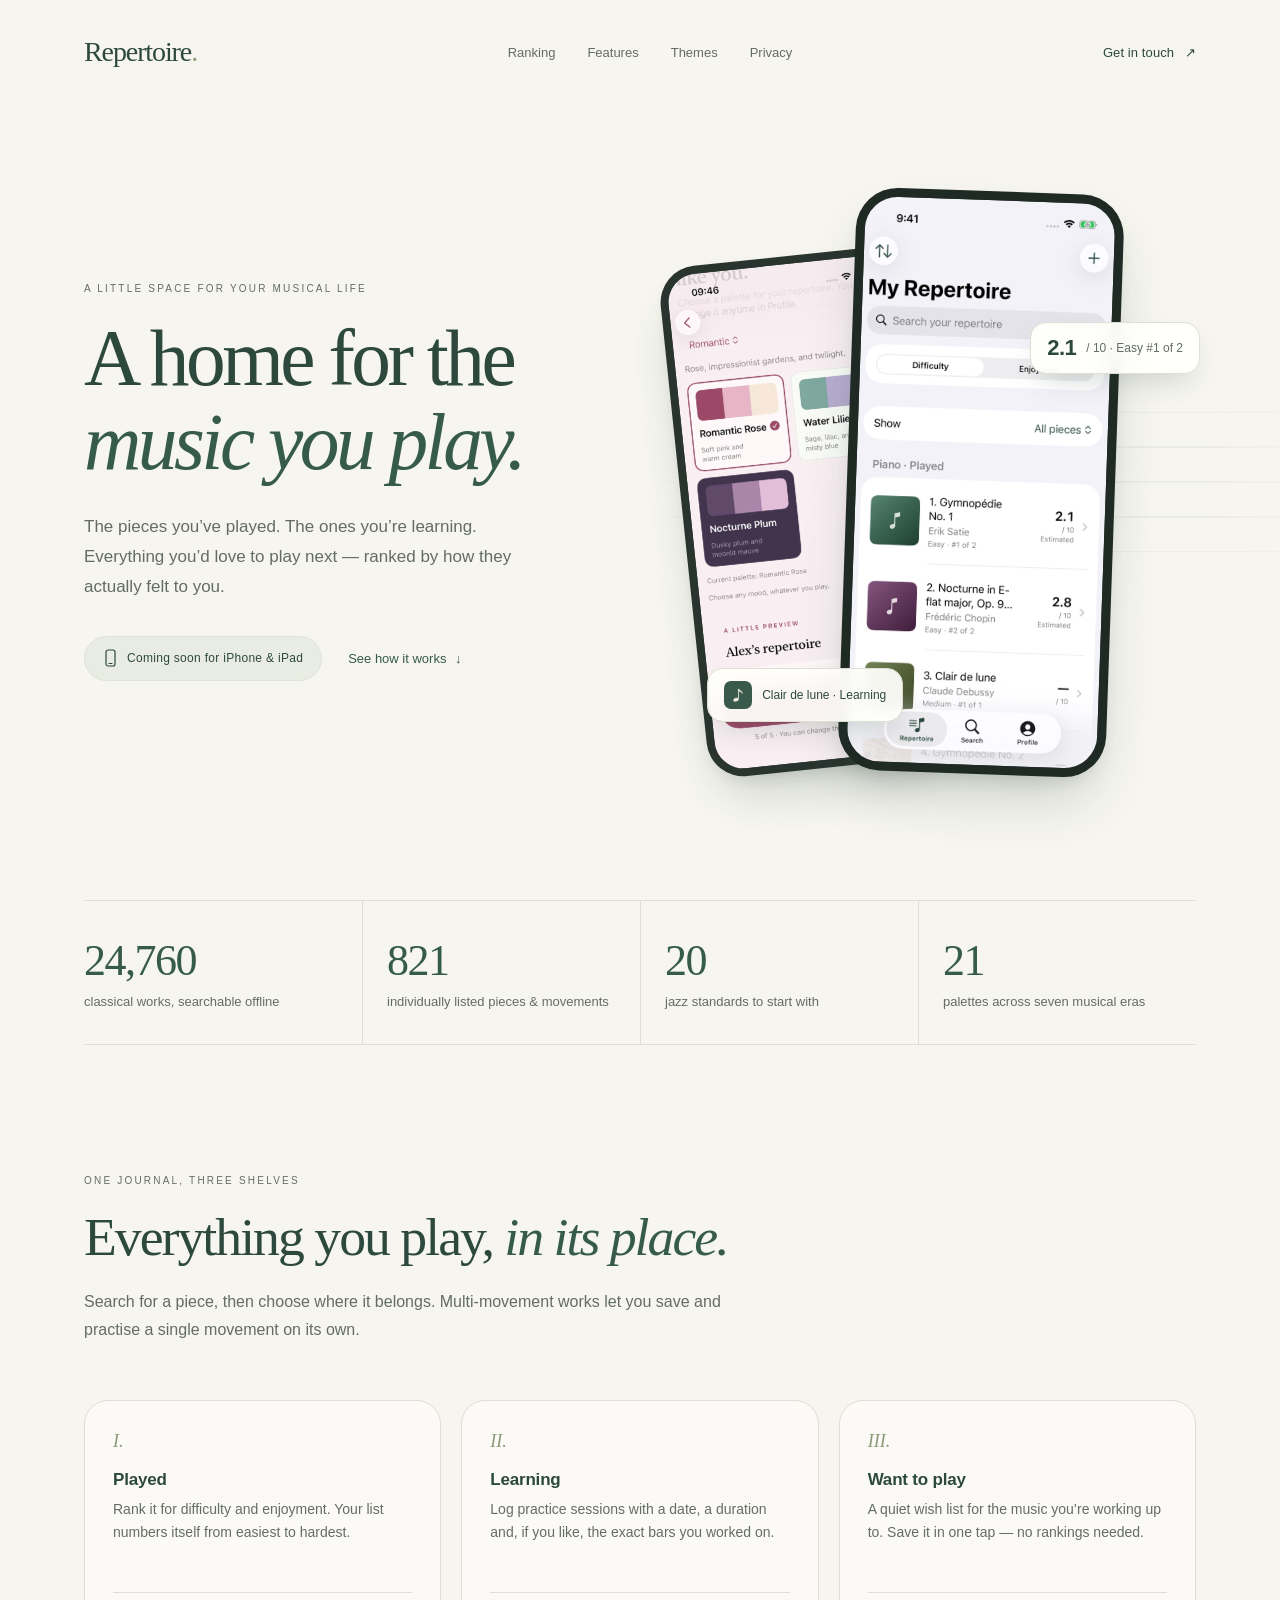
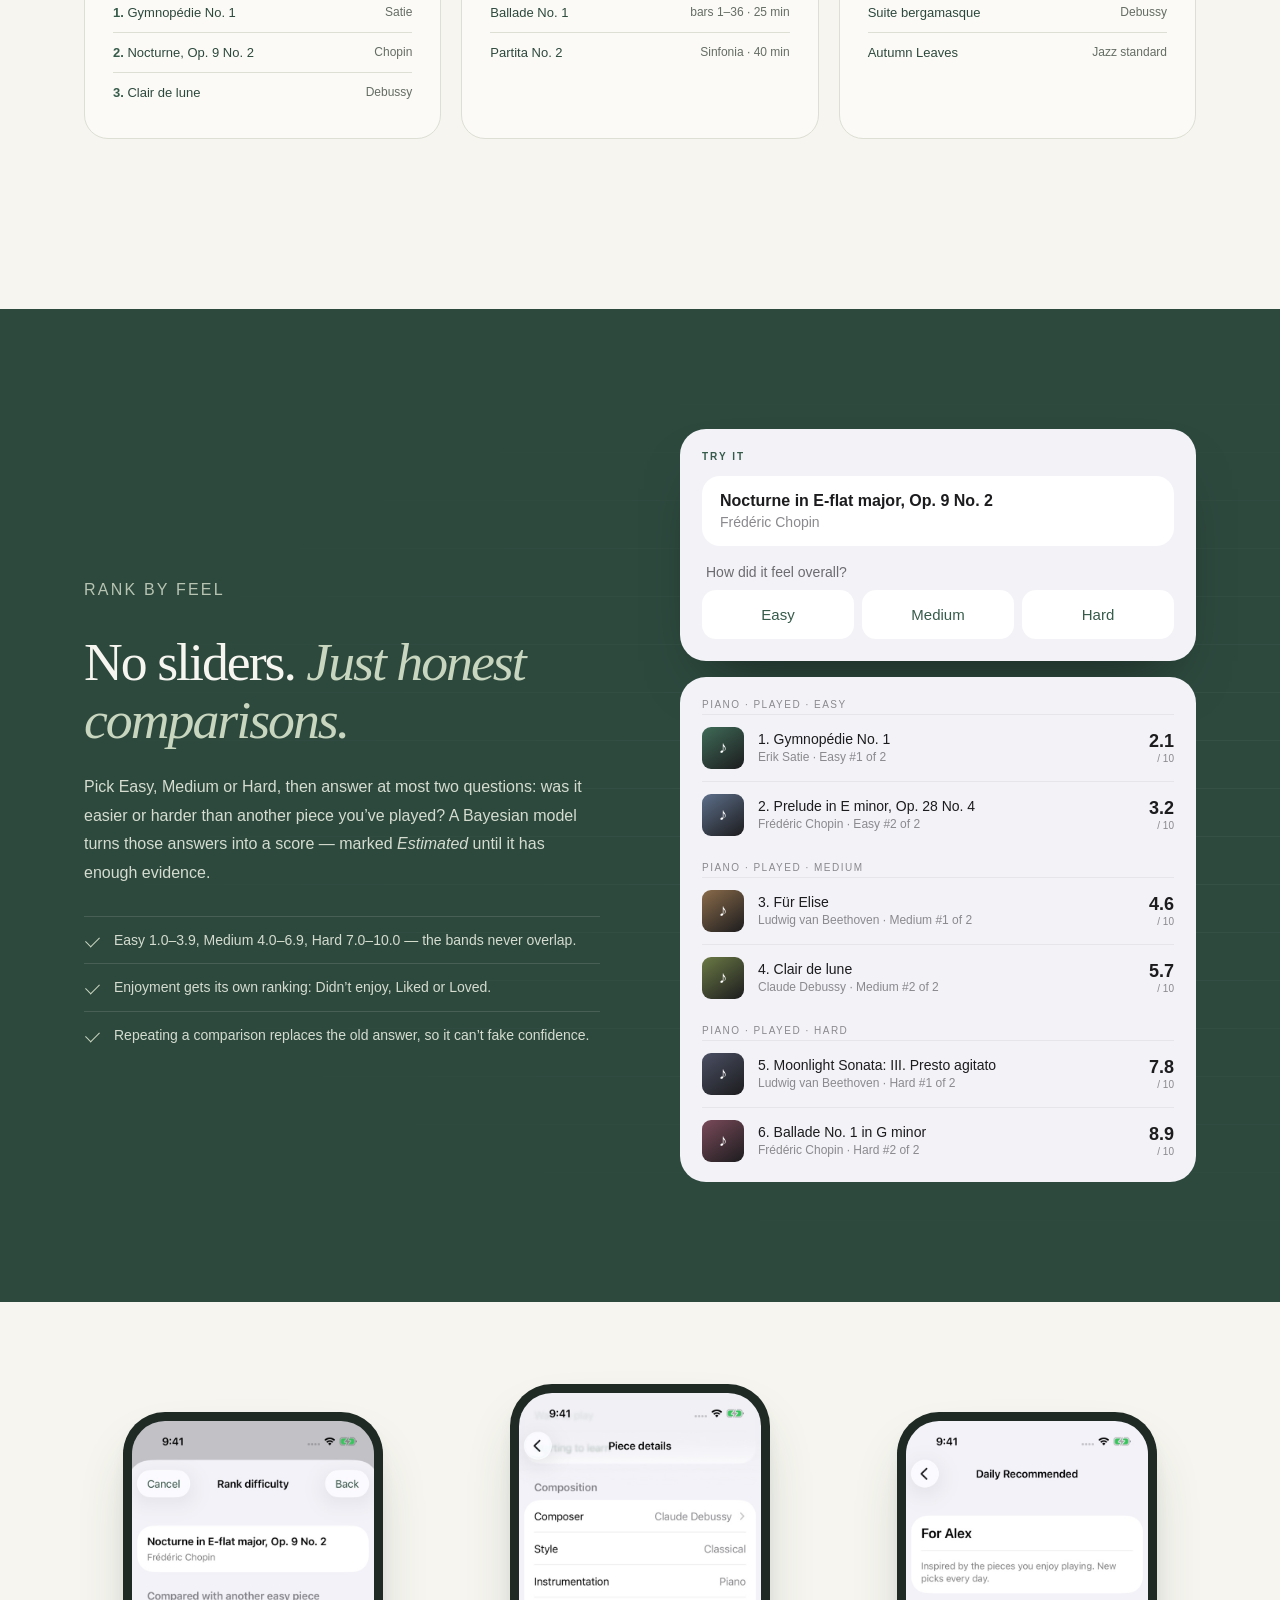
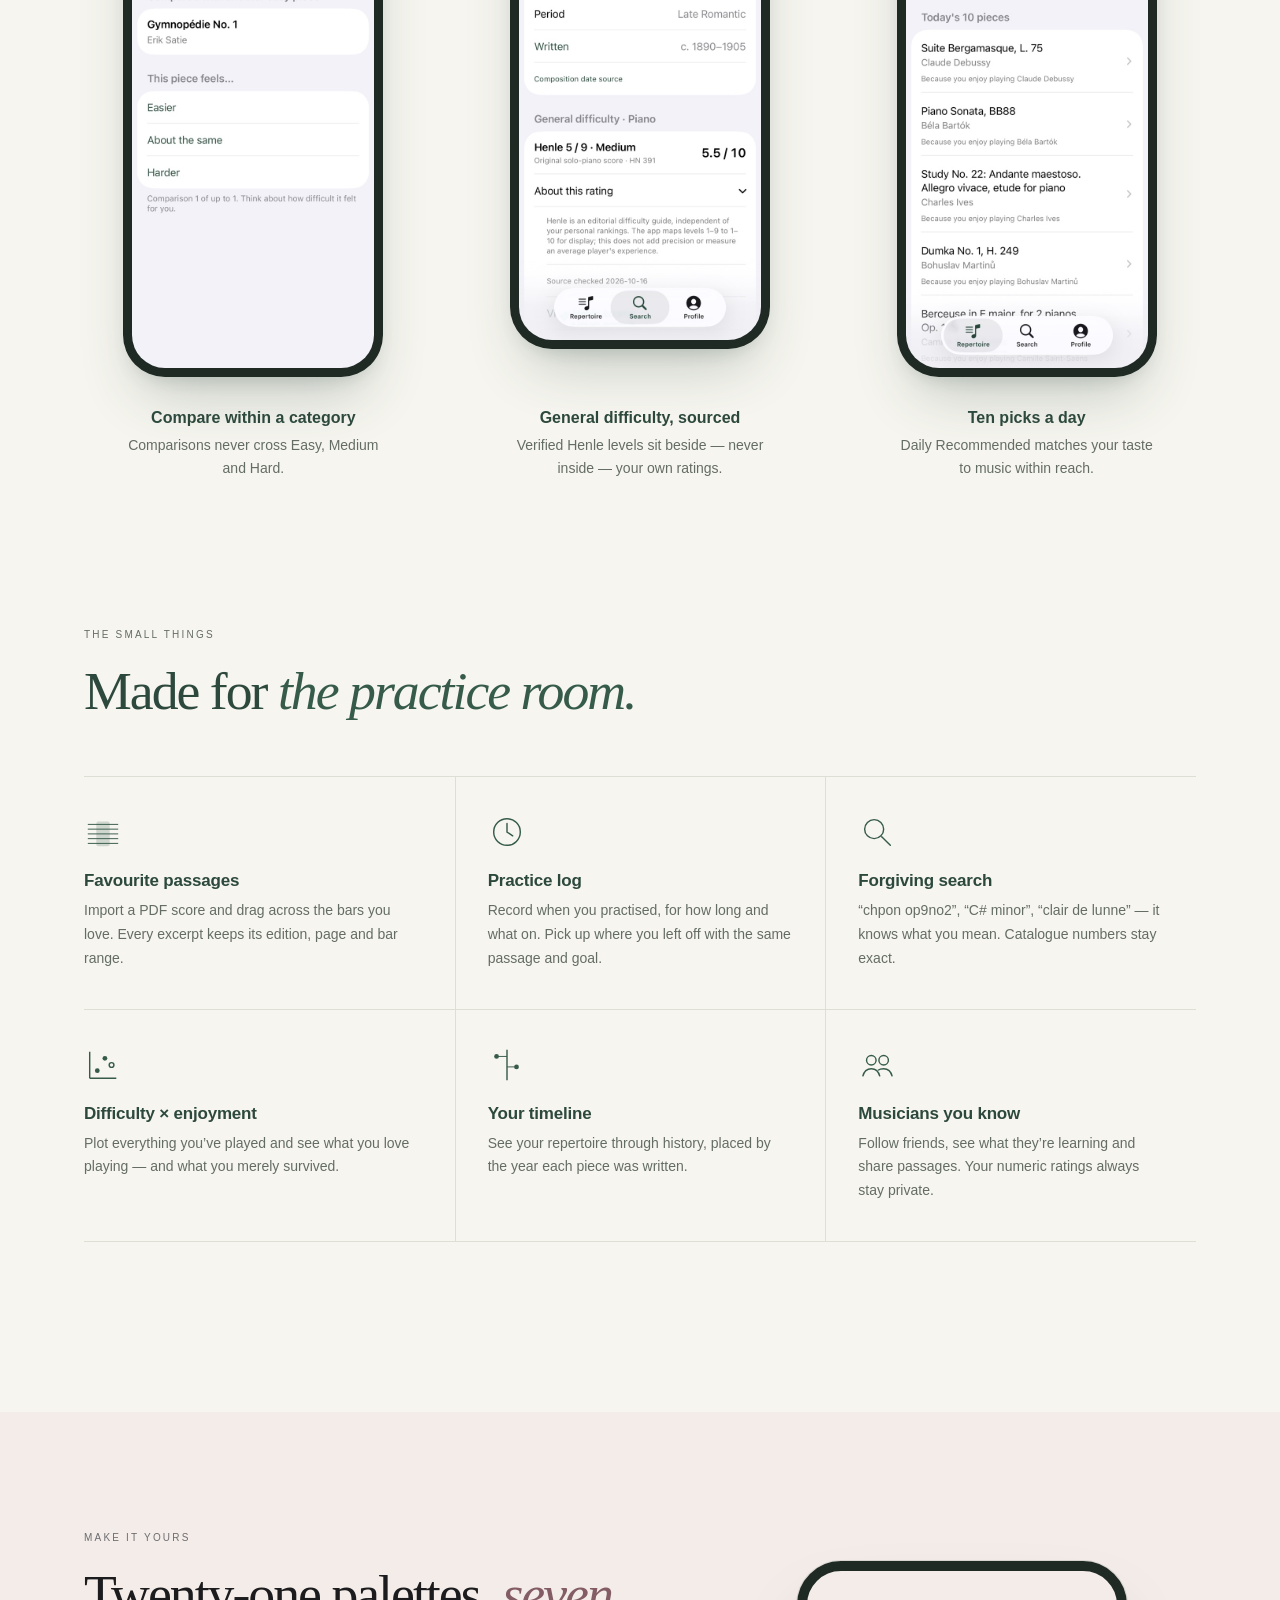
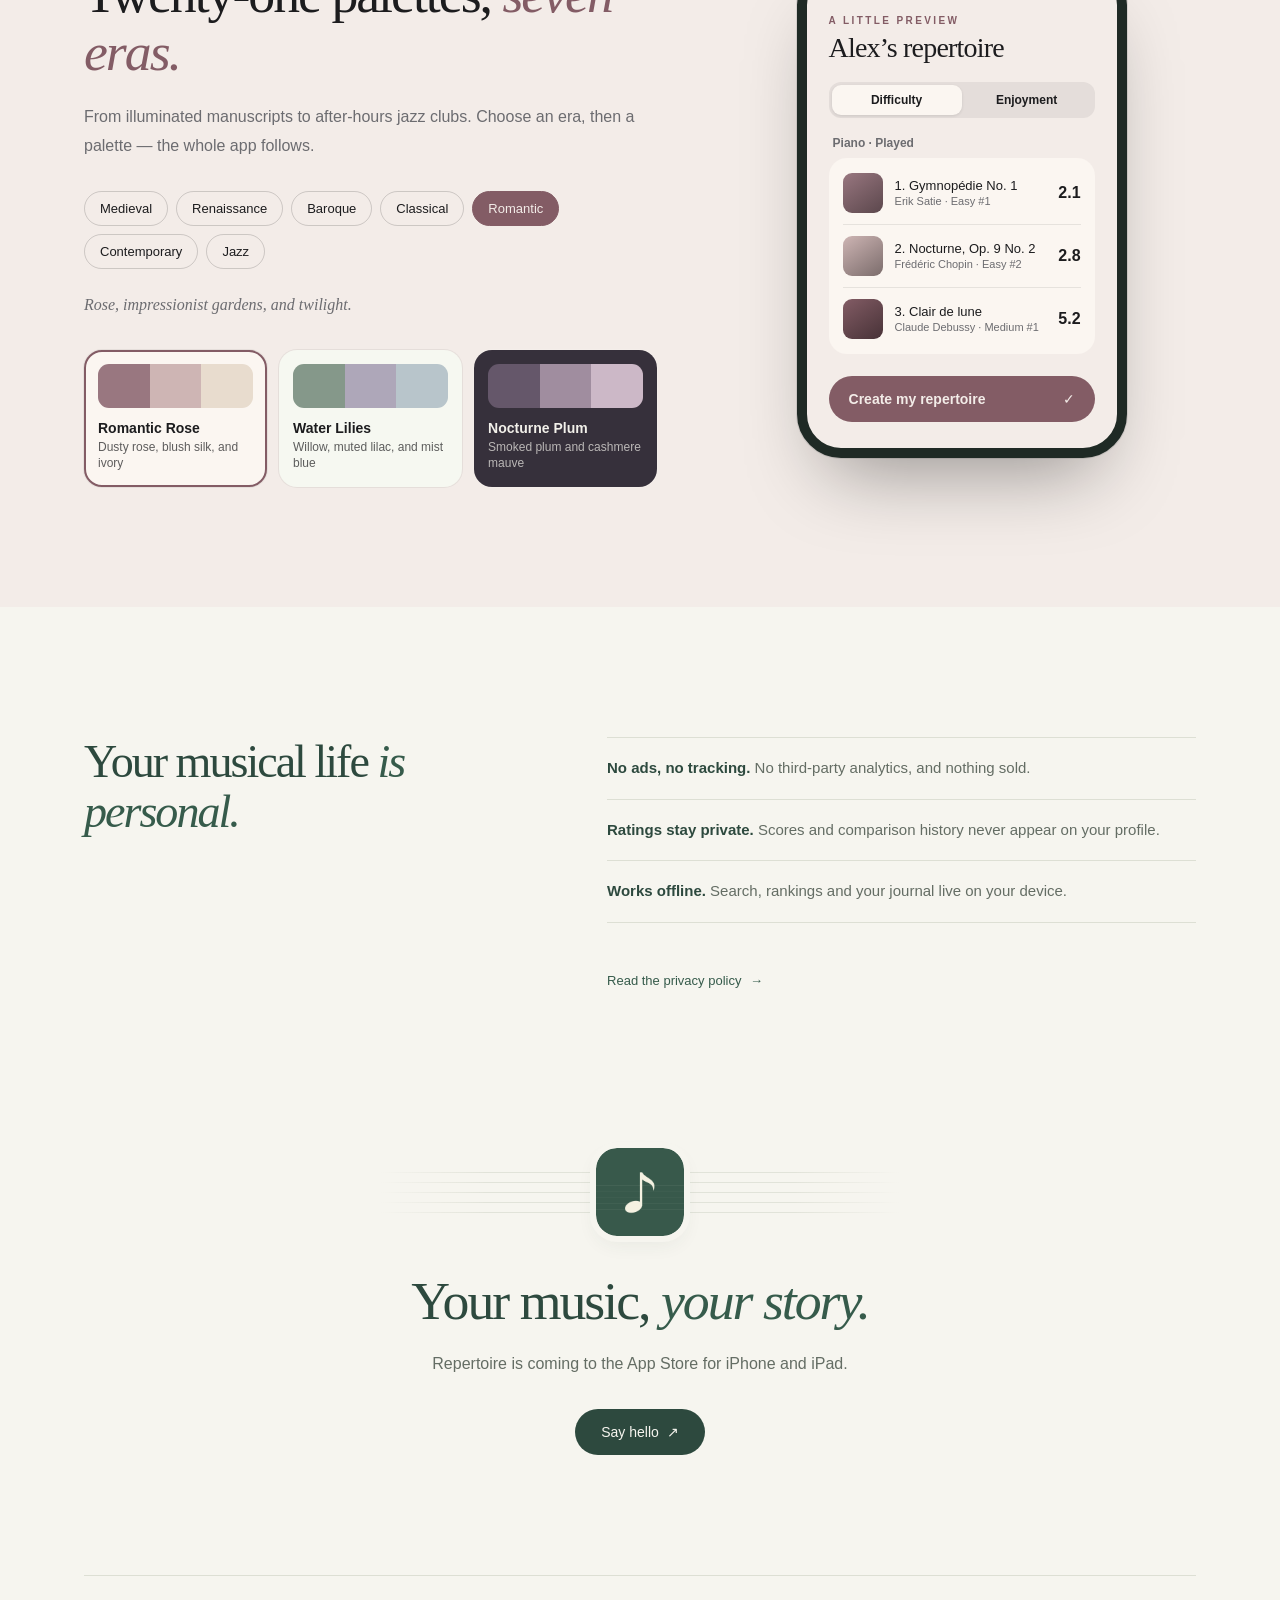
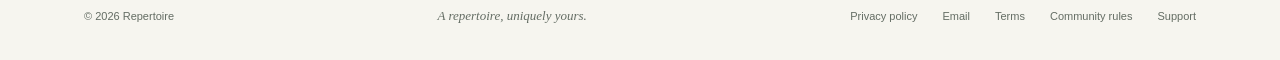
==== index.html @ a71facf5 "Merge remote-tracking branch 'origin/main' # Conflicts: #	.github/workflows/pages.yml #	privacy/inde" ====
<!doctype html>
<html lang="en">
<head>
  <meta charset="utf-8">
  <meta name="viewport" content="width=device-width, initial-scale=1">
  <meta name="theme-color" content="#f6f5ef">
  <title>Repertoire — A home for the music you play</title>
  <meta name="description" content="Keep track of the pieces you've played, the ones you're learning, and everything you'd love to play next. Rank them by how they felt, find what to play next, and make it look like your music. For iPhone and iPad.">
  <meta property="og:title" content="Repertoire">
  <meta property="og:description" content="A home for the music you play. For iPhone and iPad.">
  <meta property="og:type" content="website">
  <meta property="og:url" content="https://middleclicker.github.io/RepertoirePublic/">
  <meta property="og:image" content="https://middleclicker.github.io/RepertoirePublic/assets/app-icon.png">
  <link rel="icon" type="image/png" href="assets/app-icon.png">
  <link rel="stylesheet" href="styles.css">
  <script src="site.js" defer></script>
</head>
<body>
  <a class="skip-link" href="#main">Skip to content</a>

  <div class="page">
    <header class="site-header">
      <a class="wordmark" href="./" aria-label="Repertoire home">Repertoire<span aria-hidden="true">.</span></a>
      <nav class="site-nav" aria-label="Primary">
        <a href="#ranking">Ranking</a>
        <a href="#features">Features</a>
        <a href="#themes">Themes</a>
        <a href="privacy/">Privacy</a>
      </nav>
      <a class="quiet-link" href="https://github.com/middleclicker/RepertoirePublic/issues">Get in touch <span aria-hidden="true">↗</span></a>
    </header>
  </div>

  <main id="main">
    <!-- Hero -->
    <section class="page hero-split">
      <div class="hero-copy">
        <p class="eyebrow">A LITTLE SPACE FOR YOUR MUSICAL LIFE</p>
        <h1>A home for the<br><em>music you play.</em></h1>
        <p class="lede">The pieces you’ve played. The ones you’re learning. Everything you’d love to play next — ranked by how they actually felt to you.</p>
        <div class="hero-actions">
          <span class="platform"><svg aria-hidden="true" width="15" height="19" viewBox="0 0 15 19" fill="none"><rect x="3" y="1" width="9" height="16" rx="2.1" stroke="currentColor" stroke-width="1.2"/><path d="M6 14.5h3" stroke="currentColor" stroke-width="1.2" stroke-linecap="round"/></svg>Coming soon for iPhone &amp; iPad</span>
          <a class="text-link" href="#ranking">See how it works <span aria-hidden="true">↓</span></a>
        </div>
      </div>
      <div class="hero-visual" aria-hidden="true">
        <div class="staff wide"><i></i><i></i><i></i><i></i><i></i></div>
        <figure class="phone phone-back"><img src="assets/screens/onboarding-themes.jpg" alt="" width="320" height="696"></figure>
        <figure class="phone phone-front"><img src="assets/screens/03-repertoire.jpg" alt="" width="320" height="696" fetchpriority="high"></figure>
        <div class="float-chip chip-score"><strong>2.1</strong><span>/ 10 · Easy #1 of 2</span></div>
        <div class="float-chip chip-note"><img src="assets/app-icon.png" alt="" width="28" height="28">Clair de lune · Learning</div>
      </div>
    </section>

    <!-- Numbers -->
    <section class="page facts" aria-label="At a glance">
      <dl>
        <div><dt>24,760</dt><dd>classical works, searchable offline</dd></div>
        <div><dt>821</dt><dd>individually listed pieces &amp; movements</dd></div>
        <div><dt>20</dt><dd>jazz standards to start with</dd></div>
        <div><dt>21</dt><dd>palettes across seven musical eras</dd></div>
      </dl>
    </section>

    <!-- Three lists -->
    <section class="page band">
      <header class="section-head">
        <p class="eyebrow">ONE JOURNAL, THREE SHELVES</p>
        <h2>Everything you play, <em>in its place.</em></h2>
        <p>Search for a piece, then choose where it belongs. Multi-movement works let you save and practise a single movement on its own.</p>
      </header>
      <div class="shelves">
        <article class="shelf">
          <span class="shelf-index">I.</span>
          <h3>Played</h3>
          <p>Rank it for difficulty and enjoyment. Your list numbers itself from easiest to hardest.</p>
          <ul class="mini-list">
            <li><span><b>1.</b> Gymnopédie No. 1</span><small>Satie</small></li>
            <li><span><b>2.</b> Nocturne, Op. 9 No. 2</span><small>Chopin</small></li>
            <li><span><b>3.</b> Clair de lune</span><small>Debussy</small></li>
          </ul>
        </article>
        <article class="shelf">
          <span class="shelf-index">II.</span>
          <h3>Learning</h3>
          <p>Log practice sessions with a date, a duration and, if you like, the exact bars you worked on.</p>
          <ul class="mini-list">
            <li><span>Ballade No. 1</span><small>bars 1–36 · 25 min</small></li>
            <li><span>Partita No. 2</span><small>Sinfonia · 40 min</small></li>
          </ul>
        </article>
        <article class="shelf">
          <span class="shelf-index">III.</span>
          <h3>Want to play</h3>
          <p>A quiet wish list for the music you’re working up to. Save it in one tap — no rankings needed.</p>
          <ul class="mini-list">
            <li><span>Suite bergamasque</span><small>Debussy</small></li>
            <li><span>Autumn Leaves</span><small>Jazz standard</small></li>
          </ul>
        </article>
      </div>
    </section>

    <!-- Ranking demo -->
    <section id="ranking" class="feature-dark">
      <div class="page feature-grid">
        <div class="feature-copy">
          <p class="eyebrow">RANK BY FEEL</p>
          <h2>No sliders. <em>Just honest comparisons.</em></h2>
          <p>Pick Easy, Medium or Hard, then answer at most two questions: was it easier or harder than another piece you’ve played? A Bayesian model turns those answers into a score — marked <i>Estimated</i> until it has enough evidence.</p>
          <ul class="ticks">
            <li>Easy 1.0–3.9, Medium 4.0–6.9, Hard 7.0–10.0 — the bands never overlap.</li>
            <li>Enjoyment gets its own ranking: Didn’t enjoy, Liked or Loved.</li>
            <li>Repeating a comparison replaces the old answer, so it can’t fake confidence.</li>
          </ul>
        </div>

        <div class="demo" data-demo>
          <div class="demo-card">
            <div class="demo-top">
              <span class="demo-label">Try it</span>
              <button class="demo-reset" type="button" data-reset hidden>Start over</button>
            </div>
            <p class="demo-piece"><strong>Nocturne in E-flat major, Op. 9 No. 2</strong><span>Frédéric Chopin</span></p>

            <div class="demo-step" data-step="category">
              <p class="demo-q">How did it feel overall?</p>
              <div class="choice-row">
                <button type="button" data-category="easy">Easy</button>
                <button type="button" data-category="medium">Medium</button>
                <button type="button" data-category="hard">Hard</button>
              </div>
            </div>

            <div class="demo-step" data-step="compare" hidden>
              <p class="demo-q">Compared with <strong data-ref></strong>, this piece feels…</p>
              <div class="choice-col">
                <button type="button" data-answer="-1">Easier</button>
                <button type="button" data-answer="0">About the same</button>
                <button type="button" data-answer="1">Harder</button>
              </div>
              <p class="demo-hint" data-hint></p>
            </div>

            <div class="demo-step" data-step="result" hidden>
              <p class="demo-q" data-result></p>
            </div>
          </div>

          <ol class="demo-list" data-list aria-live="polite"></ol>
        </div>
      </div>
    </section>

    <!-- Screens -->
    <section class="page screens">
      <figure class="screen">
        <div class="phone"><img src="assets/screens/05-difficulty-comparison.jpg" alt="Rank difficulty screen comparing Chopin's Nocturne with Satie's Gymnopédie No. 1" width="320" height="696" loading="lazy"></div>
        <figcaption><strong>Compare within a category</strong>Comparisons never cross Easy, Medium and Hard.</figcaption>
      </figure>
      <figure class="screen">
        <div class="phone"><img src="assets/screens/17-henle-general-difficulty.jpg" alt="Piece details showing Henle level 5 of 9, converted to 5.5 out of 10" width="320" height="696" loading="lazy"></div>
        <figcaption><strong>General difficulty, sourced</strong>Verified Henle levels sit beside — never inside — your own ratings.</figcaption>
      </figure>
      <figure class="screen">
        <div class="phone"><img src="assets/screens/15-daily-personalized-picks.jpg" alt="Daily Recommended list with ten pieces chosen from the pieces you enjoy" width="320" height="696" loading="lazy"></div>
        <figcaption><strong>Ten picks a day</strong>Daily Recommended matches your taste to music within reach.</figcaption>
      </figure>
    </section>

    <!-- Feature grid -->
    <section id="features" class="page band">
      <header class="section-head">
        <p class="eyebrow">THE SMALL THINGS</p>
        <h2>Made for <em>the practice room.</em></h2>
      </header>
      <div class="features">
        <article>
          <svg aria-hidden="true" viewBox="0 0 40 40" fill="none"><path d="M4 12h32M4 17h32M4 22h32M4 27h32M4 32h32" stroke="currentColor" stroke-width="1"/><rect x="13" y="9" width="14" height="26" rx="2" fill="currentColor" opacity=".2"/></svg>
          <h3>Favourite passages</h3>
          <p>Import a PDF score and drag across the bars you love. Every excerpt keeps its edition, page and bar range.</p>
        </article>
        <article>
          <svg aria-hidden="true" viewBox="0 0 40 40" fill="none"><circle cx="20" cy="20" r="14" stroke="currentColor" stroke-width="1.5"/><path d="M20 11v9l6 4" stroke="currentColor" stroke-width="1.5" stroke-linecap="round"/></svg>
          <h3>Practice log</h3>
          <p>Record when you practised, for how long and what on. Pick up where you left off with the same passage and goal.</p>
        </article>
        <article>
          <svg aria-hidden="true" viewBox="0 0 40 40" fill="none"><circle cx="17" cy="17" r="10" stroke="currentColor" stroke-width="1.5"/><path d="m25 25 9 9" stroke="currentColor" stroke-width="1.5" stroke-linecap="round"/></svg>
          <h3>Forgiving search</h3>
          <p>“chpon op9no2”, “C# minor”, “clair de lunne” — it knows what you mean. Catalogue numbers stay exact.</p>
        </article>
        <article>
          <svg aria-hidden="true" viewBox="0 0 40 40" fill="none"><path d="M6 34V6M6 34h28" stroke="currentColor" stroke-width="1.5"/><circle cx="14" cy="26" r="2.5" fill="currentColor"/><circle cx="22" cy="13" r="2.5" fill="currentColor"/><circle cx="29" cy="20" r="2.5" stroke="currentColor" stroke-width="1.5"/></svg>
          <h3>Difficulty × enjoyment</h3>
          <p>Plot everything you’ve played and see what you love playing — and what you merely survived.</p>
        </article>
        <article>
          <svg aria-hidden="true" viewBox="0 0 40 40" fill="none"><path d="M20 4v32" stroke="currentColor" stroke-width="1.5"/><path d="M20 22h10M20 11H9" stroke="currentColor" stroke-width="1"/><circle cx="30" cy="22" r="2.5" fill="currentColor"/><circle cx="9" cy="11" r="2.5" fill="currentColor"/></svg>
          <h3>Your timeline</h3>
          <p>See your repertoire through history, placed by the year each piece was written.</p>
        </article>
        <article>
          <svg aria-hidden="true" viewBox="0 0 40 40" fill="none"><circle cx="14" cy="15" r="5" stroke="currentColor" stroke-width="1.5"/><circle cx="27" cy="15" r="5" stroke="currentColor" stroke-width="1.5"/><path d="M5 32c1.5-6 5-8 9-8s7.5 2 9 8M21 25.5c1.5-1 3.5-1.5 6-1.5 4 0 7.5 2 9 8" stroke="currentColor" stroke-width="1.5"/></svg>
          <h3>Musicians you know</h3>
          <p>Follow friends, see what they’re learning and share passages. Your numeric ratings always stay private.</p>
        </article>
      </div>
    </section>

    <!-- Themes -->
    <section id="themes" class="themes" data-themes>
      <div class="page themes-grid">
        <div class="themes-copy">
          <p class="eyebrow">MAKE IT YOURS</p>
          <h2>Twenty-one palettes, <em>seven eras.</em></h2>
          <p>From illuminated manuscripts to after-hours jazz clubs. Choose an era, then a palette — the whole app follows.</p>
          <div class="era-tabs" role="tablist" aria-label="Musical era" data-eras></div>
          <p class="era-detail" data-era-detail></p>
          <div class="palette-list" data-palettes></div>
        </div>
        <div class="theme-preview" aria-hidden="true">
          <div class="preview-phone">
            <p class="pv-eyebrow">A LITTLE PREVIEW</p>
            <p class="pv-title">Alex’s repertoire</p>
            <div class="pv-seg"><span class="on">Difficulty</span><span>Enjoyment</span></div>
            <p class="pv-section">Piano · Played</p>
            <div class="pv-card">
              <div class="pv-row"><i class="pv-art a1"></i><div><b>1. Gymnopédie No. 1</b><small>Erik Satie · Easy #1</small></div><em>2.1</em></div>
              <div class="pv-row"><i class="pv-art a2"></i><div><b>2. Nocturne, Op. 9 No. 2</b><small>Frédéric Chopin · Easy #2</small></div><em>2.8</em></div>
              <div class="pv-row"><i class="pv-art a3"></i><div><b>3. Clair de lune</b><small>Claude Debussy · Medium #1</small></div><em>5.2</em></div>
            </div>
            <div class="pv-button">Create my repertoire <span>✓</span></div>
          </div>
        </div>
      </div>
    </section>

    <!-- Privacy promise -->
    <section class="page promise">
      <h2>Your musical life <em>is personal.</em></h2>
      <div class="promise-points">
        <p><strong>No ads, no tracking.</strong> No third-party analytics, and nothing sold.</p>
        <p><strong>Ratings stay private.</strong> Scores and comparison history never appear on your profile.</p>
        <p><strong>Works offline.</strong> Search, rankings and your journal live on your device.</p>
      </div>
      <a class="text-link" href="privacy/">Read the privacy policy <span aria-hidden="true">→</span></a>
    </section>

    <!-- Closing -->
    <section class="page closing">
      <div class="app-mark">
        <div class="staff" aria-hidden="true"><i></i><i></i><i></i><i></i><i></i></div>
        <img src="assets/app-icon.png" alt="" width="88" height="88" loading="lazy">
      </div>
      <h2>Your music, <em>your story.</em></h2>
      <p>Repertoire is coming to the App Store for iPhone and iPad.</p>
      <a class="button" href="https://github.com/middleclicker/RepertoirePublic/issues">Say hello <span aria-hidden="true">↗</span></a>
    </section>
  </main>

  <div class="page">
    <footer class="site-footer">
      <span>© 2026 Repertoire</span>
      <span class="footer-note">A repertoire, uniquely yours.</span>
      <nav aria-label="Footer"><a href="privacy/">Privacy policy</a><a href="mailto:cxy20052008@gmail.com">Email</a><a href="terms/">Terms</a><a href="community/">Community rules</a><a href="support/">Support</a></nav>
    </footer>
  </div>
</body>
</html>
---- styles.css ----
:root{color-scheme:light;--paper:#f6f5ef;--paper-2:#eef0e7;--ink:#2d493e;--muted:#646d64;--line:#dddfd4;--green:#365b4b;--sage:#8b9b7a;--deep:#233a31;--serif:Georgia,"Times New Roman",serif;font-family:-apple-system,BlinkMacSystemFont,"Segoe UI",sans-serif;color:var(--ink);background:var(--paper);font-synthesis:none}
*{box-sizing:border-box}
html{scroll-behavior:smooth;scroll-padding-top:24px}
body{margin:0;-webkit-font-smoothing:antialiased;background:var(--paper);overflow-x:clip}
img{max-width:100%}
a{color:inherit;text-decoration:none;text-underline-offset:5px}
a:hover{text-decoration:underline}
a:focus-visible,button:focus-visible{outline:2px solid var(--green);outline-offset:4px;border-radius:4px}
.skip-link{position:absolute;top:12px;left:12px;padding:12px;background:var(--paper);transform:translateY(-180%);z-index:2}
.skip-link:focus{transform:translateY(0)}
.page{max-width:1240px;padding:0 64px;margin:0 auto}

/* Header */
.site-header{height:104px;display:flex;align-items:center;justify-content:space-between;gap:24px;flex-shrink:0}
.wordmark{font-family:var(--serif);font-size:28px;letter-spacing:-1.1px}
.wordmark span{color:var(--sage)}
.site-nav{display:flex;gap:32px;font-size:13px;color:var(--muted)}
.site-nav a{padding:10px 0}
.site-nav a:hover{color:var(--ink)}
.quiet-link{font-size:13px;letter-spacing:.1px;padding:12px 0}
.quiet-link span{margin-left:7px}

/* Shared type */
.eyebrow{font-size:10px;font-weight:500;letter-spacing:2.2px;margin:0 0 22px;color:var(--muted)}
h1,h2{font-family:var(--serif);font-weight:400;margin:0}
h1{font-size:clamp(52px,6.2vw,84px);letter-spacing:-3.5px;line-height:1.06}
h2{font-size:clamp(36px,4.2vw,56px);letter-spacing:-2px;line-height:1.08}
h1 em,h2 em{color:var(--green)}
h3{font-size:17px;font-weight:600;letter-spacing:-.2px;margin:0 0 8px}
.text-link{font-size:13px;font-weight:500;color:var(--green);padding:10px 0;display:inline-block}
.text-link span{display:inline-block;margin-left:5px;transition:transform .2s}
.text-link:hover span{transform:translateY(2px)}
.platform{display:inline-flex;align-items:center;gap:9px;font-size:12px;letter-spacing:.3px;padding:12px 18px;background:#e9ece2;border:1px solid #dee3d7;border-radius:24px}
.button{display:inline-flex;align-items:center;gap:8px;background:var(--ink);color:var(--paper);font-size:14px;font-weight:500;padding:15px 26px;border-radius:30px;transition:background .2s,transform .2s}
.button:hover{background:var(--deep);text-decoration:none;transform:translateY(-1px)}

/* Staff motif */
.staff{position:absolute;left:0;right:0;display:flex;flex-direction:column;gap:9px;opacity:.8;mask-image:linear-gradient(90deg,transparent,#000 20%,#000 80%,transparent);-webkit-mask-image:linear-gradient(90deg,transparent,#000 20%,#000 80%,transparent)}
.staff i{display:block;height:1px;background:var(--line)}
.staff.wide{gap:34px;top:50%;transform:translateY(-50%);left:-10%;right:-30%}

/* Phone frame */
.phone{margin:0;border-radius:42px;padding:9px;background:#1f2a25;box-shadow:0 30px 60px -20px #2d493e4d,0 10px 20px -10px #2d493e33;aspect-ratio:1206/2622;overflow:hidden}
.phone img{display:block;width:100%;height:100%;object-fit:cover;border-radius:33px;background:#f2f2f7}

/* Hero */
.hero-split{display:grid;grid-template-columns:1.05fr .95fr;align-items:center;gap:40px;min-height:calc(100svh - 104px);max-height:900px;padding-top:20px;padding-bottom:60px}
.lede{font-size:17px;line-height:1.75;color:var(--muted);margin:28px 0 34px;max-width:470px}
.hero-actions{display:flex;align-items:center;gap:26px;flex-wrap:wrap}
.hero-visual{position:relative;height:620px;display:flex;justify-content:center;align-items:center}
.hero-visual .phone{position:absolute;width:268px}
.phone-front{transform:translateX(40px) rotate(2deg);z-index:2}
.phone-back{transform:translateX(-140px) translateY(30px) rotate(-6deg) scale(.88);opacity:.95}
.float-chip{position:absolute;z-index:3;display:flex;align-items:center;gap:10px;background:#fffffcee;backdrop-filter:blur(10px);-webkit-backdrop-filter:blur(10px);border:1px solid var(--line);border-radius:16px;padding:12px 16px;font-size:12px;box-shadow:0 14px 30px -12px #2d493e40;animation:drift 7s ease-in-out infinite}
.float-chip strong{font-size:22px;font-weight:600;letter-spacing:-.5px}
.float-chip span{color:var(--muted)}
.float-chip img{border-radius:7px}
.chip-score{right:-4px;top:150px}
.chip-note{left:4%;bottom:70px;animation-delay:-3.5s}
@keyframes drift{0%,100%{translate:0 0}50%{translate:0 -8px}}

/* Facts */
.facts dl{display:grid;grid-template-columns:repeat(4,1fr);margin:0;border-top:1px solid var(--line);border-bottom:1px solid var(--line)}
.facts dl>div{padding:34px 24px 32px;border-left:1px solid var(--line)}
.facts dl>div:first-child{border-left:0;padding-left:0}
.facts dt{font-family:var(--serif);font-size:44px;letter-spacing:-1.5px;color:var(--green)}
.facts dd{margin:6px 0 0;font-size:13px;line-height:1.5;color:var(--muted)}

/* Sections */
.band{padding-top:130px;padding-bottom:40px}
.section-head{max-width:660px;margin-bottom:56px}
.section-head>p:last-child{font-size:16px;line-height:1.75;color:var(--muted);margin:22px 0 0}

.shelves{display:grid;grid-template-columns:repeat(3,1fr);gap:20px}
.shelf{background:#fbfaf6;border:1px solid var(--line);border-radius:24px;padding:30px 28px 26px;transition:transform .25s,box-shadow .25s}
.shelf:hover{transform:translateY(-3px);box-shadow:0 18px 40px -24px #2d493e55}
.shelf-index{font-family:var(--serif);font-style:italic;color:var(--sage);font-size:18px;display:block;margin-bottom:18px}
.shelf>p{font-size:14px;line-height:1.7;color:var(--muted);margin:0 0 22px;min-height:72px}
.mini-list{list-style:none;margin:0;padding:0;border-top:1px solid var(--line)}
.mini-list li{display:flex;justify-content:space-between;gap:12px;padding:12px 0;border-bottom:1px solid var(--line);font-size:13px}
.mini-list li:last-child{border-bottom:0}
.mini-list b{color:var(--green);font-weight:600}
.mini-list small{color:var(--muted);font-size:12px;text-align:right}

/* Ranking demo */
.feature-dark{background:var(--ink);color:var(--paper);margin-top:130px;padding:120px 0;position:relative;overflow:hidden}
.feature-dark::before{content:"";position:absolute;inset:0;background:repeating-linear-gradient(180deg,transparent 0 47px,#ffffff0d 47px 48px);mask-image:radial-gradient(ellipse at 80% 50%,#000,transparent 70%);-webkit-mask-image:radial-gradient(ellipse at 80% 50%,#000,transparent 70%)}
.feature-dark .eyebrow{color:#b8c4b2}
.feature-dark h2 em{color:#c9d6bf}
.feature-grid{display:grid;grid-template-columns:1fr 1fr;gap:80px;align-items:center;position:relative}
.feature-copy>p{font-size:16px;line-height:1.8;color:#d5dccf;margin:24px 0 28px}
.ticks{list-style:none;padding:0;margin:0}
.ticks li{position:relative;padding:12px 0 12px 30px;border-top:1px solid #ffffff1f;font-size:14px;line-height:1.6;color:#d5dccf}
.ticks li::before{content:"";position:absolute;left:2px;top:19px;width:12px;height:7px;border-left:1.5px solid #c9d6bf;border-bottom:1.5px solid #c9d6bf;transform:rotate(-45deg)}

.demo{display:grid;gap:16px}
.demo-card,.demo-list{background:#f2f2f7;color:#1c1c1e;border-radius:26px;padding:22px}
.demo-card{box-shadow:0 30px 60px -30px #0008}
.demo-top{display:flex;justify-content:space-between;align-items:center;margin-bottom:14px}
.demo-label{font-size:10px;letter-spacing:2px;text-transform:uppercase;color:var(--green);font-weight:600}
.demo-reset{font:inherit;font-size:13px;color:var(--green);background:none;border:0;padding:6px 0;cursor:pointer}
.demo-piece{background:#fff;border-radius:18px;padding:16px 18px;margin:0 0 18px}
.demo-piece strong{display:block;font-size:16px;font-weight:600}
.demo-piece span{display:block;color:#8a8a8e;font-size:14px;margin-top:4px}
.demo-q{font-size:14px;color:#6c6c70;font-weight:500;margin:0 0 10px 4px}
.demo-q strong{color:#1c1c1e}
.choice-row{display:grid;grid-template-columns:repeat(3,1fr);gap:8px}
.choice-row button,.choice-col button{font:inherit;font-size:15px;color:var(--green);background:#fff;border:0;cursor:pointer;transition:background .15s}
.choice-row button{border-radius:14px;padding:16px 8px;font-weight:500}
.choice-col{background:#fff;border-radius:18px;overflow:hidden}
.choice-col button{display:block;width:100%;text-align:left;padding:15px 18px;border-top:1px solid #e5e5ea}
.choice-col button:first-child{border-top:0}
.choice-row button:hover,.choice-col button:hover{background:#e8efe9}
.demo-hint{font-size:12px;color:#8a8a8e;margin:10px 4px 0}
.demo-step[hidden]{display:none}
.demo-list{list-style:none;margin:0;padding:8px 22px}
.demo-list li{display:grid;grid-template-columns:42px 1fr auto;align-items:center;gap:14px;padding:12px 0;border-top:1px solid #e5e5ea;transition:background .4s}
.demo-list li:first-child{border-top:0}
.demo-list .art{width:42px;height:42px;border-radius:9px;display:grid;place-items:center;color:#fff;font-size:17px}
.demo-list .t{font-size:14px;line-height:1.3}
.demo-list .t small{display:block;color:#8a8a8e;font-size:12px;margin-top:2px}
.demo-list .s{text-align:right;font-size:18px;font-weight:600;line-height:1}
.demo-list .s small{display:block;font-size:10px;color:#8a8a8e;font-weight:400;margin-top:4px}
.demo-list .cat{font-size:10px;letter-spacing:1.5px;text-transform:uppercase;color:#8a8a8e;padding:14px 0 4px;display:block;border:0}
.demo-list li.new{animation:flash 1.6s ease}
.demo-list li.new .t{font-weight:600}
@keyframes flash{0%{background:#cfe0d3}100%{background:transparent}}

/* Screens */
.screens{display:grid;grid-template-columns:repeat(3,1fr);gap:48px;padding-top:110px;padding-bottom:20px}
.screen{margin:0;display:flex;flex-direction:column;align-items:center;text-align:center}
.screen .phone{width:min(260px,100%);transition:transform .3s}
.screen:nth-child(2) .phone{transform:translateY(-28px)}
.screen:hover .phone{transform:translateY(-8px)}
.screen:nth-child(2):hover .phone{transform:translateY(-36px)}
.screen figcaption{margin-top:28px;font-size:14px;line-height:1.6;color:var(--muted);max-width:260px}
.screen figcaption strong{display:block;color:var(--ink);font-size:16px;margin-bottom:4px}

/* Features */
.features{display:grid;grid-template-columns:repeat(3,1fr);border-top:1px solid var(--line)}
.features article{padding:36px 32px 38px 0;border-bottom:1px solid var(--line)}
.features article:not(:nth-child(3n+1)){padding-left:32px;border-left:1px solid var(--line)}
.features svg{width:38px;height:38px;color:var(--green);margin-bottom:20px;display:block}
.features p{font-size:14px;line-height:1.7;color:var(--muted);margin:0}

/* Themes */
.themes{--t-bg:#f3ece8;--t-surface:#fbf6f1;--t-accent:#835c65;--t-s1:#997780;--t-s2:#ceb5b4;--t-s3:#e8dcce;--t-ink:#1c1c1e;--t-muted:#6c6c70;background:var(--t-bg);color:var(--t-ink);margin-top:130px;padding:120px 0;transition:background .5s,color .5s}
.themes .eyebrow{color:var(--t-muted)}
.themes h2 em{color:var(--t-accent);transition:color .5s}
.themes-grid{display:grid;grid-template-columns:1.1fr .9fr;gap:70px;align-items:center}
.themes-copy>p:not(.eyebrow){font-size:16px;line-height:1.8;color:var(--t-muted);margin:22px 0 30px;transition:color .5s}
.era-tabs{display:flex;flex-wrap:wrap;gap:8px}
.era-tabs button{font:inherit;font-size:13px;padding:9px 15px;border-radius:20px;border:1px solid color-mix(in srgb,var(--t-ink) 18%,transparent);background:transparent;color:var(--t-ink);cursor:pointer;transition:all .2s}
.era-tabs button[aria-selected="true"]{background:var(--t-accent);border-color:var(--t-accent);color:var(--t-bg)}
.themes .era-detail{font-family:var(--serif);font-style:italic;font-size:17px;margin:22px 0 18px;color:var(--t-muted)}
.palette-list{display:grid;grid-template-columns:repeat(3,1fr);gap:12px}
.palette{font:inherit;text-align:left;border-radius:18px;padding:12px 12px 14px;cursor:pointer;border:2px solid transparent;transition:transform .2s,border-color .2s}
.palette:hover{transform:translateY(-2px)}
.palette[aria-pressed="true"]{border-color:var(--t-accent)}
.swatches{display:flex;height:44px;border-radius:11px;overflow:hidden;margin-bottom:12px}
.swatches i{flex:1}
.palette b{display:block;font-size:14px;font-weight:600}
.palette small{display:block;font-size:12px;opacity:.7;margin-top:3px;line-height:1.35}

.theme-preview{display:flex;justify-content:center}
.preview-phone{width:330px;border-radius:44px;background:var(--t-bg);border:10px solid #1f2a25;padding:44px 22px 26px;box-shadow:0 40px 80px -30px #0006,0 0 0 1px color-mix(in srgb,var(--t-ink) 10%,transparent);transition:background .5s}
.pv-eyebrow{font-size:10px;letter-spacing:2.4px;color:var(--t-accent);font-weight:600;margin:0 0 6px;transition:color .5s}
.pv-title{font-family:var(--serif);font-size:28px;letter-spacing:-.8px;margin:0 0 18px}
.pv-seg{display:grid;grid-template-columns:1fr 1fr;background:color-mix(in srgb,var(--t-ink) 7%,transparent);border-radius:12px;padding:3px;font-size:12px;font-weight:600;text-align:center;margin-bottom:18px}
.pv-seg span{padding:8px}
.pv-seg .on{background:var(--t-surface);border-radius:9px;box-shadow:0 1px 3px #0000001a}
.pv-section{font-size:12px;color:var(--t-muted);margin:0 0 8px 4px;font-weight:600}
.pv-card{background:var(--t-surface);border-radius:18px;padding:4px 14px;transition:background .5s}
.pv-row{display:grid;grid-template-columns:40px 1fr auto;gap:12px;align-items:center;padding:11px 0;border-top:1px solid color-mix(in srgb,var(--t-ink) 9%,transparent)}
.pv-row:first-child{border-top:0}
.pv-row b{display:block;font-size:13px;font-weight:500}
.pv-row small{display:block;font-size:11px;color:var(--t-muted);margin-top:2px}
.pv-row em{font-style:normal;font-weight:600;font-size:16px}
.pv-art{width:40px;height:40px;border-radius:9px;display:block;transition:background .5s}
.pv-art.a1{background:linear-gradient(145deg,var(--t-s1),color-mix(in srgb,var(--t-s1) 60%,#000))}
.pv-art.a2{background:linear-gradient(145deg,var(--t-s2),color-mix(in srgb,var(--t-s2) 60%,#000))}
.pv-art.a3{background:linear-gradient(145deg,var(--t-accent),color-mix(in srgb,var(--t-accent) 55%,#000))}
.pv-button{margin-top:22px;background:var(--t-accent);color:var(--t-bg);border-radius:26px;padding:15px 20px;font-size:14px;font-weight:600;display:flex;justify-content:space-between;transition:background .5s,color .5s}

/* Promise */
.promise{padding-top:130px;display:grid;grid-template-columns:1fr 1.3fr;gap:40px 70px;align-items:start}
.promise h2{font-size:clamp(34px,3.6vw,48px)}
.promise-points{display:grid;gap:0;border-top:1px solid var(--line)}
.promise-points p{margin:0;padding:18px 0;border-bottom:1px solid var(--line);font-size:15px;line-height:1.65;color:var(--muted)}
.promise-points strong{color:var(--ink);font-weight:600}
.promise .text-link{grid-column:2}

/* Closing */
.closing{text-align:center;display:flex;flex-direction:column;align-items:center;padding-top:150px;padding-bottom:120px}
.closing p{font-size:16px;color:var(--muted);margin:20px 0 32px;line-height:1.7}
.app-mark{width:min(520px,100%);display:grid;place-items:center;position:relative;margin-bottom:36px}
.app-mark img{display:block;border-radius:21px;position:relative;box-shadow:0 8px 20px #2d493e12;outline:6px solid var(--paper)}

/* Reveal */
.reveal{opacity:0;transform:translateY(18px);transition:opacity .8s ease,transform .8s ease}
.reveal.in{opacity:1;transform:none}

/* Footer */
.site-footer{display:flex;align-items:center;justify-content:space-between;gap:24px;border-top:1px solid var(--line);padding:26px 0 30px;font-size:11px;color:var(--muted);flex-shrink:0}
.site-footer nav{display:flex;align-items:center;gap:25px}
.site-footer a{display:inline-block;padding:8px 0}
.footer-note{font-family:var(--serif);font-style:italic;font-size:13px}

/* Privacy policy */
.policy{max-width:680px;margin:58px auto 100px}
.back-link{display:inline-block;font-size:12px;margin-bottom:35px;color:var(--muted);padding:8px 0}
.policy h1{font-size:58px;letter-spacing:-2.4px}
.policy .updated{font-size:12px;color:var(--muted);margin:18px 0 42px}
.policy p,.policy li{font-size:15px;line-height:1.85;color:#505b52}
.policy h2{font-family:var(--serif);font-weight:400;font-size:25px;letter-spacing:-.4px;margin:35px 0 12px;line-height:1.3}
.policy p{margin:12px 0}
.policy ul{padding-left:22px}
.policy li{padding-left:3px;margin:9px 0}
.policy a{text-decoration:underline;overflow-wrap:anywhere}
.policy strong{font-weight:600;color:var(--ink)}
.policy .summary{font-family:var(--serif);font-size:21px;line-height:1.6;color:var(--ink);padding-bottom:25px;border-bottom:1px solid var(--line)}

@media(prefers-reduced-motion:reduce){*,*::before,*::after{animation:none!important;transition:none!important}html{scroll-behavior:auto}.reveal{opacity:1;transform:none}}

@media(max-width:1020px){
  .page{padding:0 40px}
  .site-nav{display:none}
  .hero-split{grid-template-columns:1fr;min-height:0;max-height:none;text-align:center;padding-top:30px}
  .hero-copy{display:flex;flex-direction:column;align-items:center}
  .hero-actions{justify-content:center}
  .hero-visual{height:560px}
  .facts dl{grid-template-columns:repeat(2,1fr)}
  .facts dl>div:nth-child(3){border-left:0;padding-left:0}
  .facts dl>div:nth-child(-n+2){border-bottom:1px solid var(--line)}
  .feature-grid,.themes-grid{grid-template-columns:1fr;gap:56px}
  .shelves{grid-template-columns:1fr}
  .shelf>p{min-height:0}
  .features{grid-template-columns:repeat(2,1fr)}
  .features article,.features article:not(:nth-child(3n+1)){padding:32px 28px 34px 0;border-left:0}
  .features article:nth-child(2n){padding-left:28px;border-left:1px solid var(--line)}
  .screens{gap:24px}
  .screen:nth-child(2) .phone{transform:none}
  .promise{grid-template-columns:1fr}
  .promise .text-link{grid-column:1}
}

@media(max-width:700px){
  .page{padding:0 20px}
  .site-header{height:84px}
  .wordmark{font-size:25px}
  .quiet-link{font-size:12px}
  .eyebrow{font-size:9px;letter-spacing:1.7px}
  h1{font-size:clamp(42px,11vw,64px);letter-spacing:-2.2px}
  h2{letter-spacing:-1.3px}
  .lede{font-size:15px}
  .hero-visual{height:470px;margin:0 -20px;overflow:clip}
  .staff.wide{left:0;right:0}
  .hero-visual .phone{width:205px;border-radius:34px;padding:7px}
  .hero-visual .phone img{border-radius:27px}
  .phone-front{transform:translateX(32px) rotate(2deg)}
  .phone-back{transform:translateX(-86px) translateY(24px) rotate(-6deg) scale(.86)}
  .chip-score{right:10px;top:70px}
  .chip-note{left:12px;bottom:36px}
  .facts dt{font-size:34px}
  .facts dl>div{padding:24px 14px 22px}
  .band{padding-top:90px}
  .section-head{margin-bottom:36px}
  .feature-dark,.themes{margin-top:90px;padding:80px 0}
  .demo-card{padding:16px;border-radius:22px}
  .demo-list{padding:6px 16px}
  .screens{grid-template-columns:1fr;gap:56px;padding-top:80px}
  .features{grid-template-columns:1fr}
  .features article,.features article:nth-child(2n),.features article:not(:nth-child(3n+1)){padding:28px 0;border-left:0}
  .palette-list{grid-template-columns:1fr}
  .palette{display:grid;grid-template-columns:96px 1fr;gap:14px;align-items:center}
  .swatches{margin:0;height:40px}
  .preview-phone{width:100%;max-width:330px}
  .promise{padding-top:90px}
  .closing{padding-top:100px;padding-bottom:90px}
  .site-footer{gap:10px;flex-wrap:wrap;padding:22px 0;font-size:10px}
  .site-footer nav{gap:20px}
  .footer-note{display:none}
  .policy{margin:24px auto 65px}
  .policy h1{font-size:46px;letter-spacing:-1.8px}
  .policy .updated{margin-bottom:30px}
  .policy p,.policy li{font-size:14px}
  .policy .summary{font-size:20px}
}
@media(max-width:360px){.quiet-link{font-size:11px}.site-footer nav{gap:14px}}
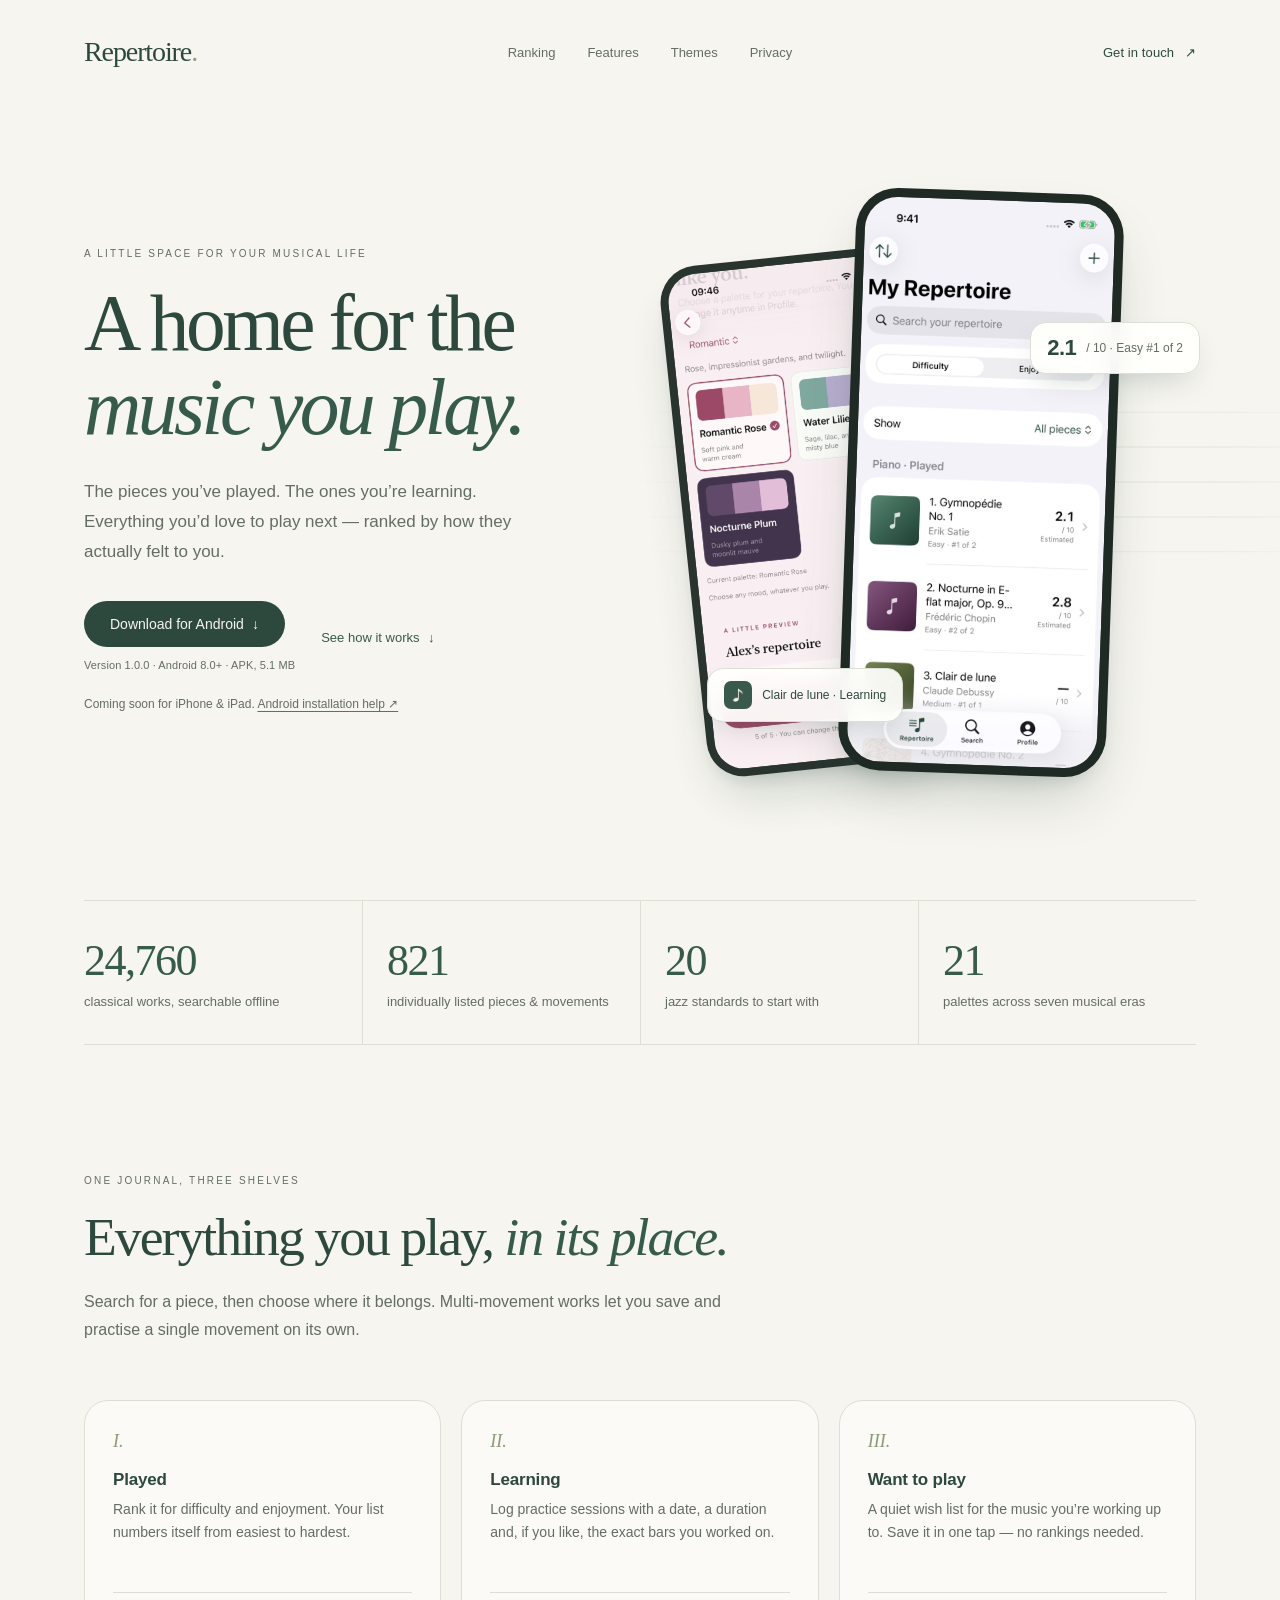
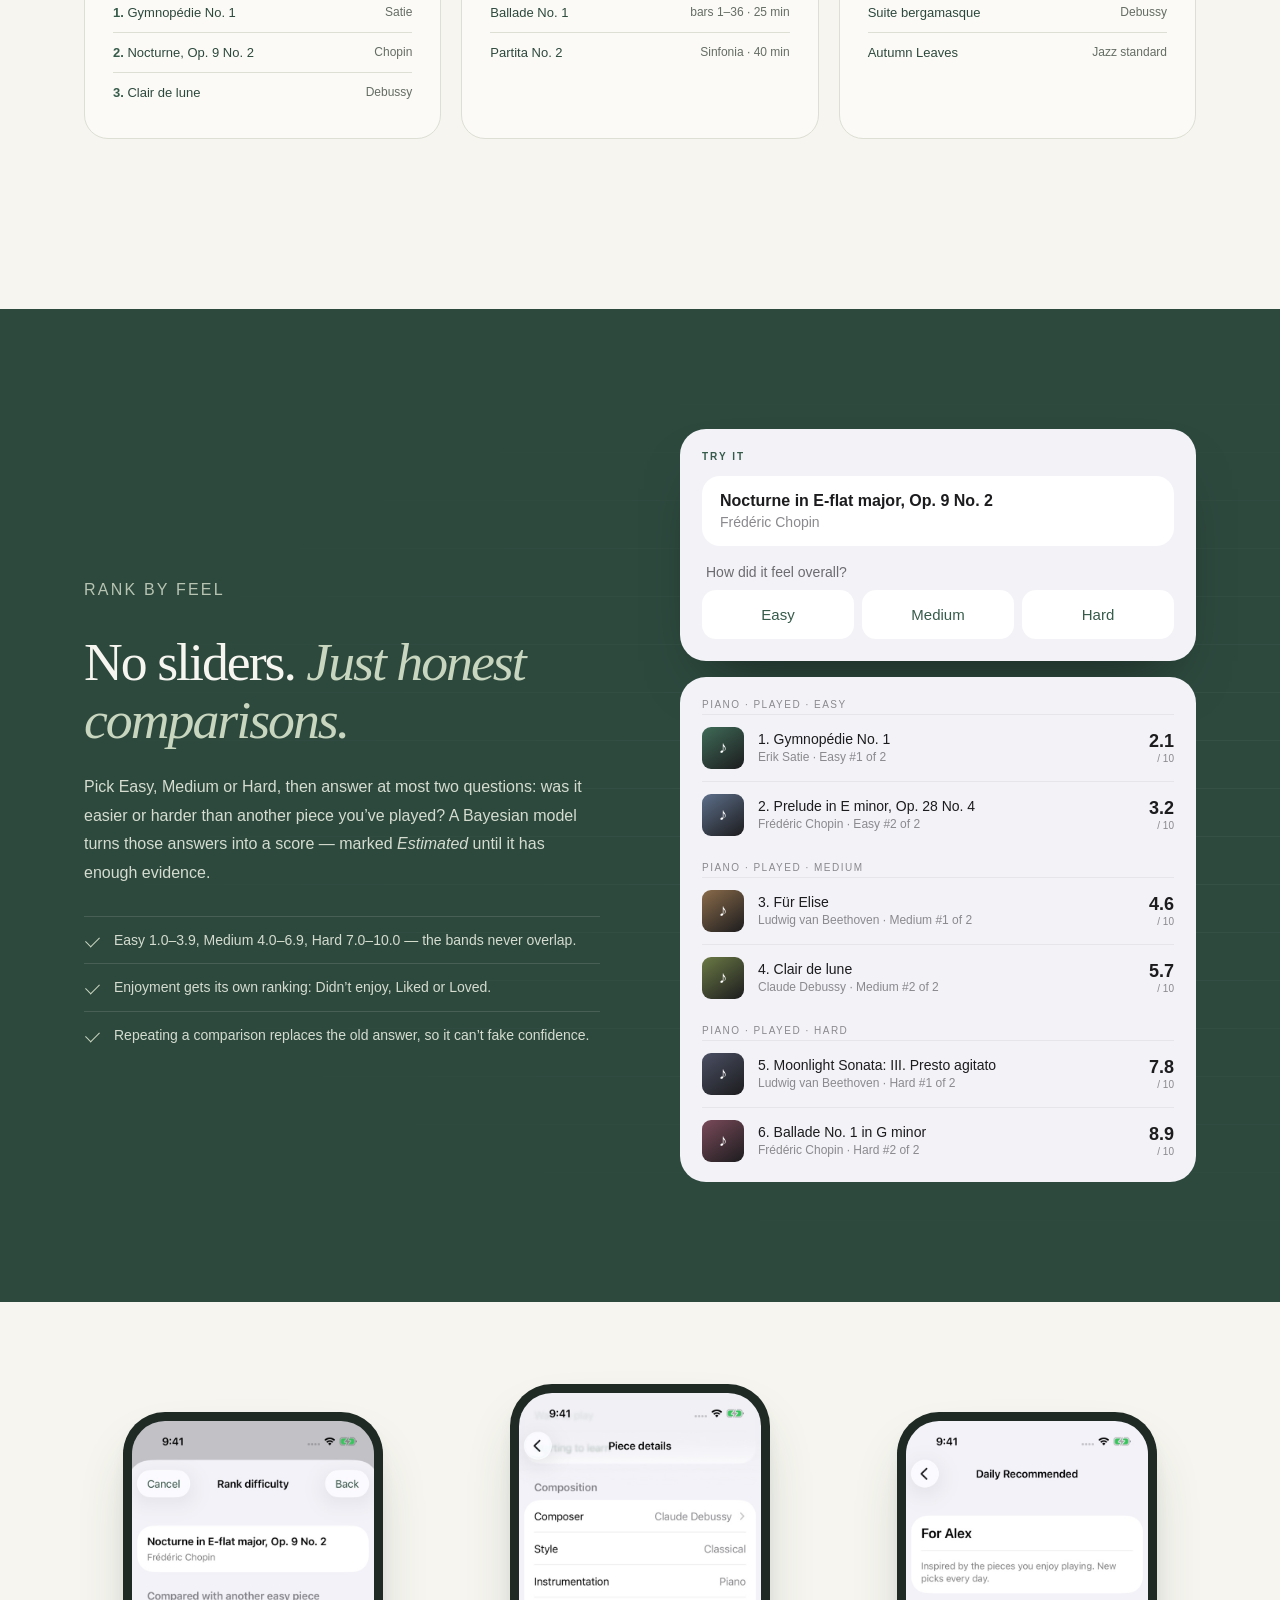
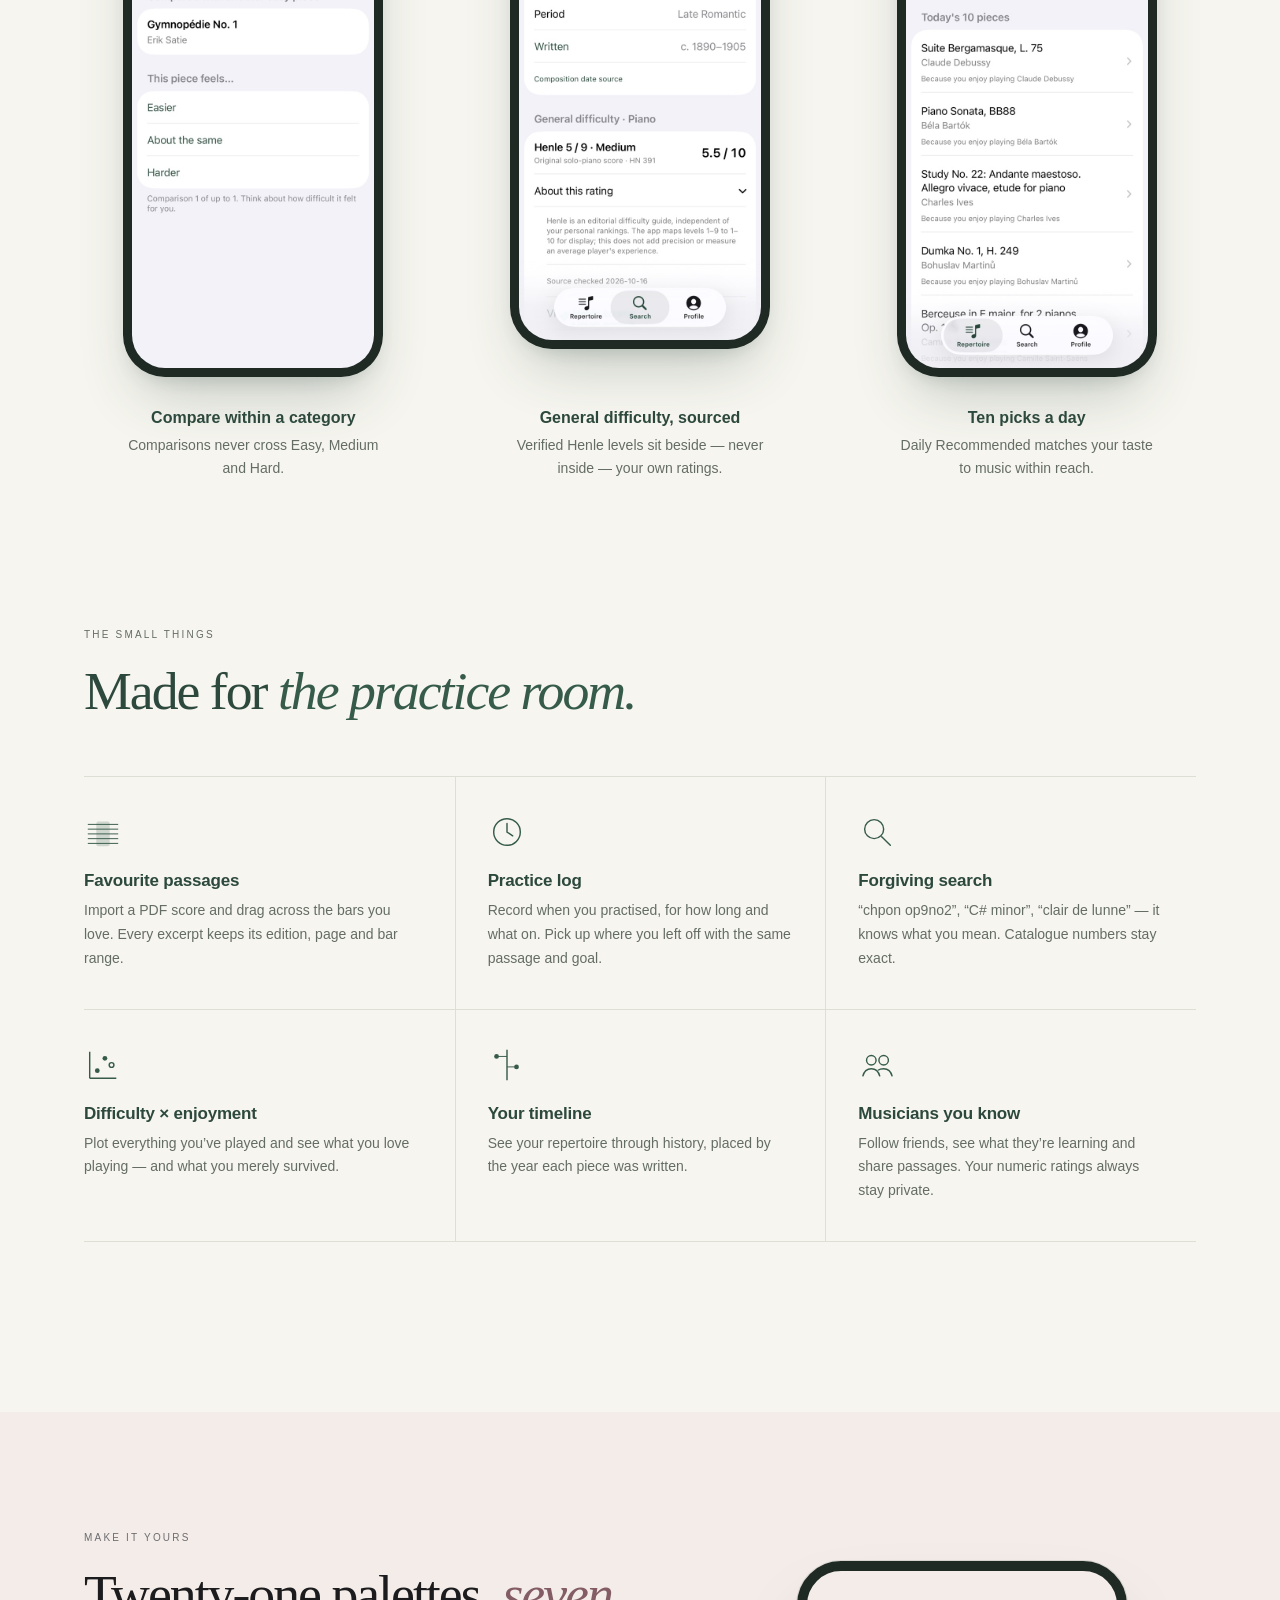
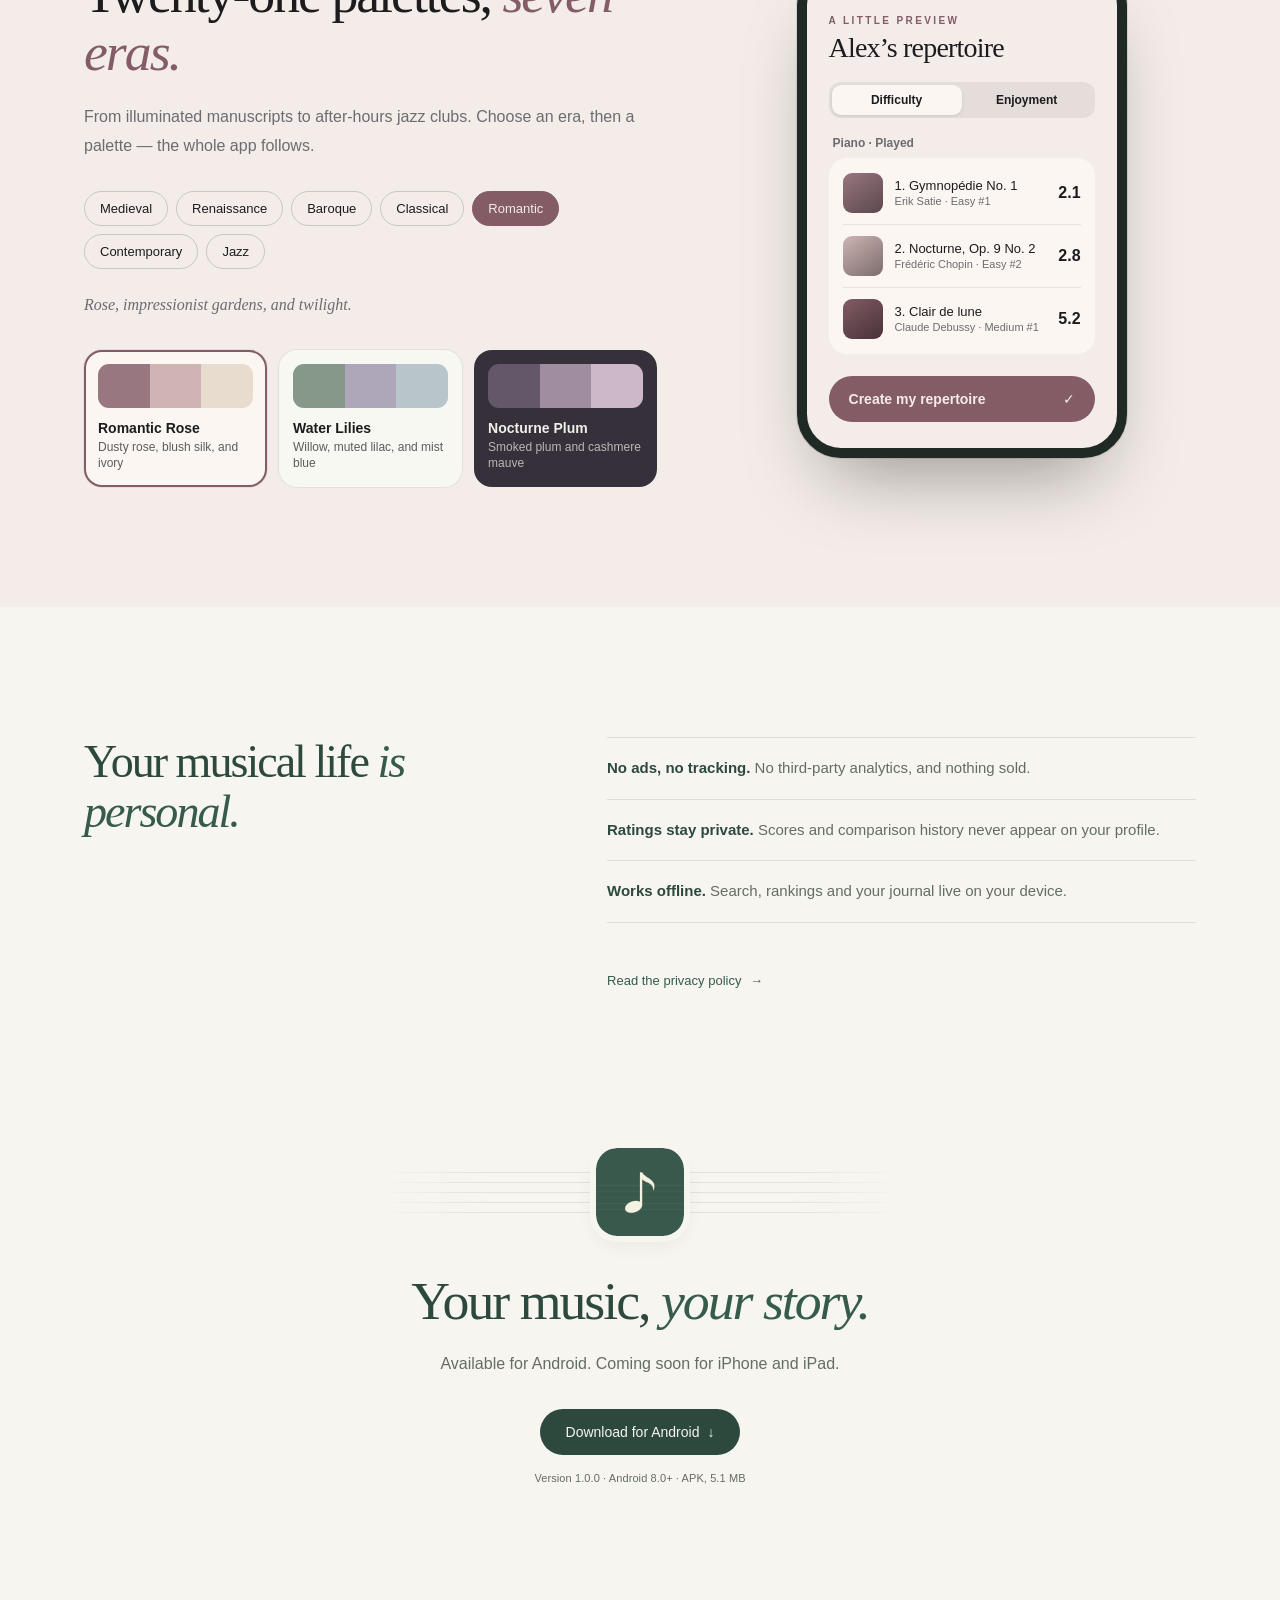
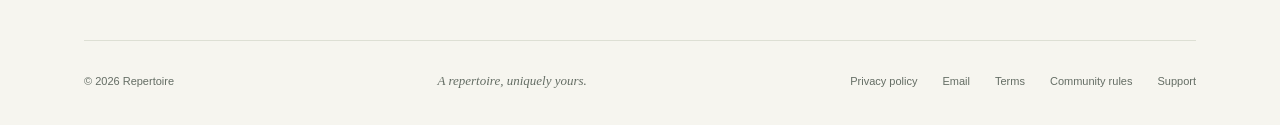
==== commit b7643359: "Add public Android download and installation help" ====
--- a/index.html
+++ b/index.html
@@ -5,9 +5,9 @@
   <meta name="viewport" content="width=device-width, initial-scale=1">
   <meta name="theme-color" content="#f6f5ef">
   <title>Repertoire — A home for the music you play</title>
-  <meta name="description" content="Keep track of the pieces you've played, the ones you're learning, and everything you'd love to play next. Rank them by how they felt, find what to play next, and make it look like your music. For iPhone and iPad.">
+  <meta name="description" content="Keep track of the pieces you've played, the ones you're learning, and everything you'd love to play next. Download Repertoire for Android. Coming soon for iPhone and iPad.">
   <meta property="og:title" content="Repertoire">
-  <meta property="og:description" content="A home for the music you play. For iPhone and iPad.">
+  <meta property="og:description" content="A home for the music you play. Available for Android. Coming soon for iPhone and iPad.">
   <meta property="og:type" content="website">
   <meta property="og:url" content="https://middleclicker.github.io/RepertoirePublic/">
   <meta property="og:image" content="https://middleclicker.github.io/RepertoirePublic/assets/app-icon.png">
@@ -39,9 +39,13 @@
         <h1>A home for the<br><em>music you play.</em></h1>
         <p class="lede">The pieces you’ve played. The ones you’re learning. Everything you’d love to play next — ranked by how they actually felt to you.</p>
         <div class="hero-actions">
-          <span class="platform"><svg aria-hidden="true" width="15" height="19" viewBox="0 0 15 19" fill="none"><rect x="3" y="1" width="9" height="16" rx="2.1" stroke="currentColor" stroke-width="1.2"/><path d="M6 14.5h3" stroke="currentColor" stroke-width="1.2" stroke-linecap="round"/></svg>Coming soon for iPhone &amp; iPad</span>
+          <div class="download-option">
+            <a class="button" href="https://github.com/middleclicker/RepertoirePublic/releases/download/android-v1.0.0/Repertoire-1.0.0.apk">Download for Android <span aria-hidden="true">↓</span></a>
+            <span class="download-meta">Version 1.0.0 · Android 8.0+ · APK, 5.1 MB</span>
+          </div>
           <a class="text-link" href="#ranking">See how it works <span aria-hidden="true">↓</span></a>
         </div>
+        <p class="availability">Coming soon for iPhone &amp; iPad. <a href="support/#android">Android installation help ↗</a></p>
       </div>
       <div class="hero-visual" aria-hidden="true">
         <div class="staff wide"><i></i><i></i><i></i><i></i><i></i></div>
@@ -254,8 +258,9 @@
         <img src="assets/app-icon.png" alt="" width="88" height="88" loading="lazy">
       </div>
       <h2>Your music, <em>your story.</em></h2>
-      <p>Repertoire is coming to the App Store for iPhone and iPad.</p>
-      <a class="button" href="https://github.com/middleclicker/RepertoirePublic/issues">Say hello <span aria-hidden="true">↗</span></a>
+      <p>Available for Android. Coming soon for iPhone and iPad.</p>
+      <a class="button" href="https://github.com/middleclicker/RepertoirePublic/releases/download/android-v1.0.0/Repertoire-1.0.0.apk">Download for Android <span aria-hidden="true">↓</span></a>
+      <p class="download-meta">Version 1.0.0 · Android 8.0+ · APK, 5.1 MB</p>
     </section>
   </main>
 
--- a/styles.css
+++ b/styles.css
@@ -47,6 +47,11 @@
 .hero-split{display:grid;grid-template-columns:1.05fr .95fr;align-items:center;gap:40px;min-height:calc(100svh - 104px);max-height:900px;padding-top:20px;padding-bottom:60px}
 .lede{font-size:17px;line-height:1.75;color:var(--muted);margin:28px 0 34px;max-width:470px}
 .hero-actions{display:flex;align-items:center;gap:26px;flex-wrap:wrap}
+.download-option{display:flex;flex-direction:column;align-items:flex-start;gap:10px}
+.download-meta{font-size:11px;line-height:1.6;color:var(--muted);letter-spacing:.1px}
+.availability{font-size:12px;line-height:1.8;color:var(--muted);margin:20px 0 0}
+.availability a{text-decoration:underline;text-underline-offset:3px}
+.closing p.download-meta{font-size:11px;margin-top:14px}
 .hero-visual{position:relative;height:620px;display:flex;justify-content:center;align-items:center}
 .hero-visual .phone{position:absolute;width:268px}
 .phone-front{transform:translateX(40px) rotate(2deg);z-index:2}
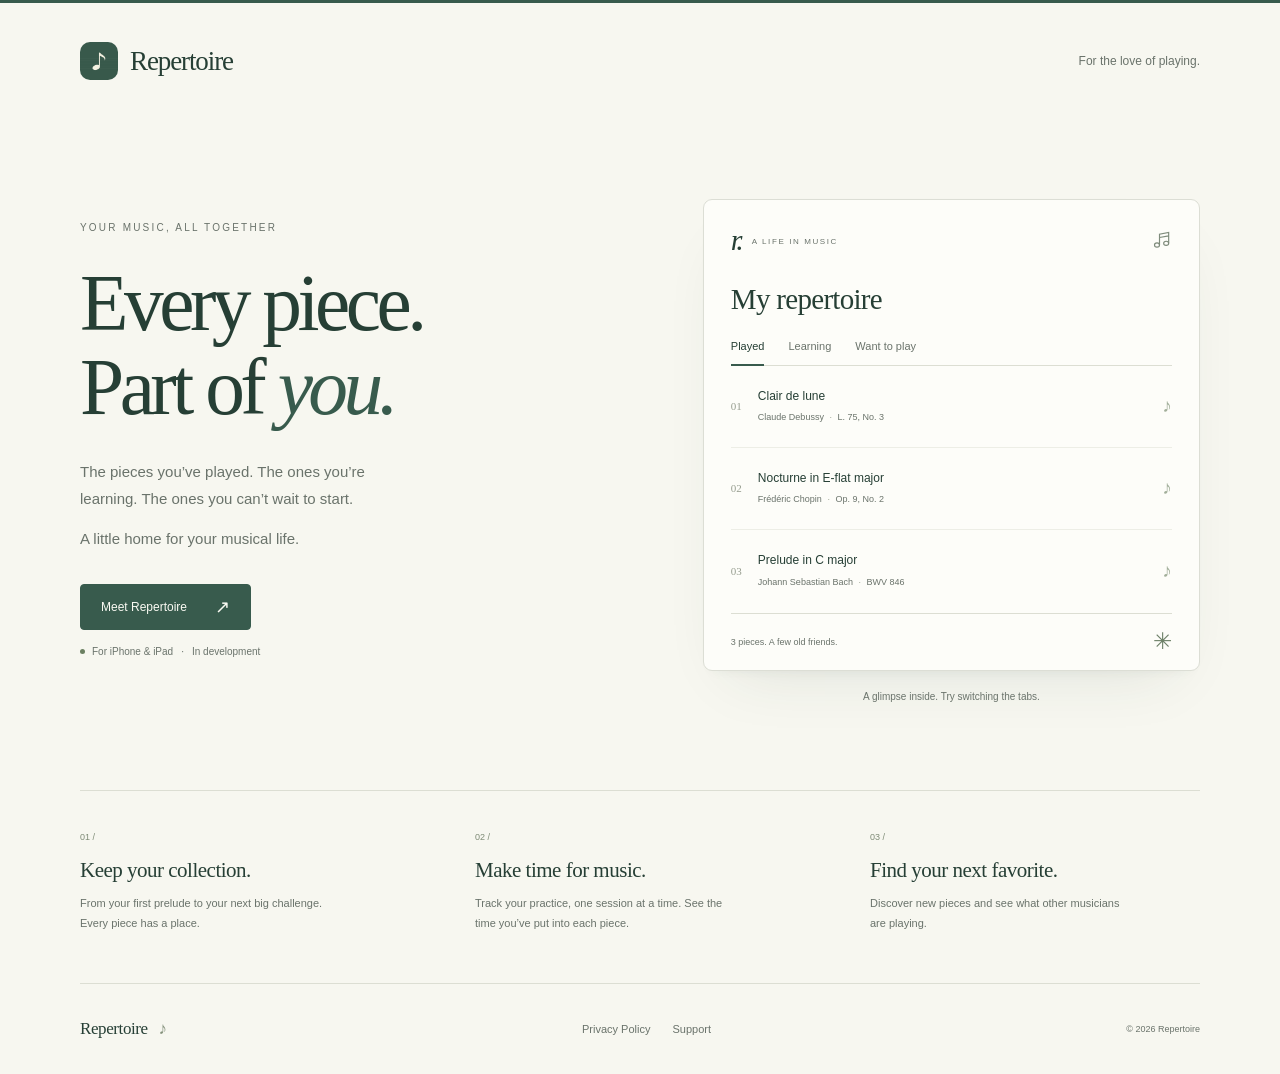
==== commit 3792447b: "Replace public site with the new Repertoire website" ====
--- a/index.html
+++ b/index.html
@@ -1,275 +1,76 @@
 <!doctype html>
 <html lang="en">
-<head>
-  <meta charset="utf-8">
-  <meta name="viewport" content="width=device-width, initial-scale=1">
-  <meta name="theme-color" content="#f6f5ef">
-  <title>Repertoire — A home for the music you play</title>
-  <meta name="description" content="Keep track of the pieces you've played, the ones you're learning, and everything you'd love to play next. Download Repertoire for Android. Coming soon for iPhone and iPad.">
-  <meta property="og:title" content="Repertoire">
-  <meta property="og:description" content="A home for the music you play. Available for Android. Coming soon for iPhone and iPad.">
-  <meta property="og:type" content="website">
-  <meta property="og:url" content="https://middleclicker.github.io/RepertoirePublic/">
-  <meta property="og:image" content="https://middleclicker.github.io/RepertoirePublic/assets/app-icon.png">
-  <link rel="icon" type="image/png" href="assets/app-icon.png">
-  <link rel="stylesheet" href="styles.css">
-  <script src="site.js" defer></script>
-</head>
-<body>
-  <a class="skip-link" href="#main">Skip to content</a>
+  <head>
+    <meta charset="utf-8">
+    <meta name="viewport" content="width=device-width, initial-scale=1">
+    <meta name="theme-color" content="#f7f7f0">
+    <meta name="description" content="A little home for your musical life. Keep track of the pieces you've played, make time to practice, and discover what comes next with Repertoire for iPhone and iPad.">
+    <title>Repertoire — A home for your musical life</title>
+    <link rel="icon" href="assets/app-icon.png" type="image/png">
+    <link rel="stylesheet" href="style.css">
+    <script src="script.js" defer></script>
+  </head>
+  <body>
+    <a class="skip-link" href="#main">Skip to content</a>
+    <div class="page">
+      <header class="header">
+        <a class="brand" href="index.html" aria-label="Repertoire home">
+          <img src="assets/app-icon.png" alt="" width="38" height="38">
+          <span>Repertoire</span>
+        </a>
+        <span class="header-note">For the love of playing.</span>
+      </header>
 
-  <div class="page">
-    <header class="site-header">
-      <a class="wordmark" href="./" aria-label="Repertoire home">Repertoire<span aria-hidden="true">.</span></a>
-      <nav class="site-nav" aria-label="Primary">
-        <a href="#ranking">Ranking</a>
-        <a href="#features">Features</a>
-        <a href="#themes">Themes</a>
-        <a href="privacy/">Privacy</a>
-      </nav>
-      <a class="quiet-link" href="https://github.com/middleclicker/RepertoirePublic/issues">Get in touch <span aria-hidden="true">↗</span></a>
-    </header>
-  </div>
-
-  <main id="main">
-    <!-- Hero -->
-    <section class="page hero-split">
-      <div class="hero-copy">
-        <p class="eyebrow">A LITTLE SPACE FOR YOUR MUSICAL LIFE</p>
-        <h1>A home for the<br><em>music you play.</em></h1>
-        <p class="lede">The pieces you’ve played. The ones you’re learning. Everything you’d love to play next — ranked by how they actually felt to you.</p>
-        <div class="hero-actions">
-          <div class="download-option">
-            <a class="button" href="https://github.com/middleclicker/RepertoirePublic/releases/download/android-v1.0.0/Repertoire-1.0.0.apk">Download for Android <span aria-hidden="true">↓</span></a>
-            <span class="download-meta">Version 1.0.0 · Android 8.0+ · APK, 5.1 MB</span>
-          </div>
-          <a class="text-link" href="#ranking">See how it works <span aria-hidden="true">↓</span></a>
-        </div>
-        <p class="availability">Coming soon for iPhone &amp; iPad. <a href="support/#android">Android installation help ↗</a></p>
-      </div>
-      <div class="hero-visual" aria-hidden="true">
-        <div class="staff wide"><i></i><i></i><i></i><i></i><i></i></div>
-        <figure class="phone phone-back"><img src="assets/screens/onboarding-themes.jpg" alt="" width="320" height="696"></figure>
-        <figure class="phone phone-front"><img src="assets/screens/03-repertoire.jpg" alt="" width="320" height="696" fetchpriority="high"></figure>
-        <div class="float-chip chip-score"><strong>2.1</strong><span>/ 10 · Easy #1 of 2</span></div>
-        <div class="float-chip chip-note"><img src="assets/app-icon.png" alt="" width="28" height="28">Clair de lune · Learning</div>
-      </div>
-    </section>
-
-    <!-- Numbers -->
-    <section class="page facts" aria-label="At a glance">
-      <dl>
-        <div><dt>24,760</dt><dd>classical works, searchable offline</dd></div>
-        <div><dt>821</dt><dd>individually listed pieces &amp; movements</dd></div>
-        <div><dt>20</dt><dd>jazz standards to start with</dd></div>
-        <div><dt>21</dt><dd>palettes across seven musical eras</dd></div>
-      </dl>
-    </section>
-
-    <!-- Three lists -->
-    <section class="page band">
-      <header class="section-head">
-        <p class="eyebrow">ONE JOURNAL, THREE SHELVES</p>
-        <h2>Everything you play, <em>in its place.</em></h2>
-        <p>Search for a piece, then choose where it belongs. Multi-movement works let you save and practise a single movement on its own.</p>
-      </header>
-      <div class="shelves">
-        <article class="shelf">
-          <span class="shelf-index">I.</span>
-          <h3>Played</h3>
-          <p>Rank it for difficulty and enjoyment. Your list numbers itself from easiest to hardest.</p>
-          <ul class="mini-list">
-            <li><span><b>1.</b> Gymnopédie No. 1</span><small>Satie</small></li>
-            <li><span><b>2.</b> Nocturne, Op. 9 No. 2</span><small>Chopin</small></li>
-            <li><span><b>3.</b> Clair de lune</span><small>Debussy</small></li>
-          </ul>
-        </article>
-        <article class="shelf">
-          <span class="shelf-index">II.</span>
-          <h3>Learning</h3>
-          <p>Log practice sessions with a date, a duration and, if you like, the exact bars you worked on.</p>
-          <ul class="mini-list">
-            <li><span>Ballade No. 1</span><small>bars 1–36 · 25 min</small></li>
-            <li><span>Partita No. 2</span><small>Sinfonia · 40 min</small></li>
-          </ul>
-        </article>
-        <article class="shelf">
-          <span class="shelf-index">III.</span>
-          <h3>Want to play</h3>
-          <p>A quiet wish list for the music you’re working up to. Save it in one tap — no rankings needed.</p>
-          <ul class="mini-list">
-            <li><span>Suite bergamasque</span><small>Debussy</small></li>
-            <li><span>Autumn Leaves</span><small>Jazz standard</small></li>
-          </ul>
-        </article>
-      </div>
-    </section>
-
-    <!-- Ranking demo -->
-    <section id="ranking" class="feature-dark">
-      <div class="page feature-grid">
-        <div class="feature-copy">
-          <p class="eyebrow">RANK BY FEEL</p>
-          <h2>No sliders. <em>Just honest comparisons.</em></h2>
-          <p>Pick Easy, Medium or Hard, then answer at most two questions: was it easier or harder than another piece you’ve played? A Bayesian model turns those answers into a score — marked <i>Estimated</i> until it has enough evidence.</p>
-          <ul class="ticks">
-            <li>Easy 1.0–3.9, Medium 4.0–6.9, Hard 7.0–10.0 — the bands never overlap.</li>
-            <li>Enjoyment gets its own ranking: Didn’t enjoy, Liked or Loved.</li>
-            <li>Repeating a comparison replaces the old answer, so it can’t fake confidence.</li>
-          </ul>
-        </div>
-
-        <div class="demo" data-demo>
-          <div class="demo-card">
-            <div class="demo-top">
-              <span class="demo-label">Try it</span>
-              <button class="demo-reset" type="button" data-reset hidden>Start over</button>
-            </div>
-            <p class="demo-piece"><strong>Nocturne in E-flat major, Op. 9 No. 2</strong><span>Frédéric Chopin</span></p>
-
-            <div class="demo-step" data-step="category">
-              <p class="demo-q">How did it feel overall?</p>
-              <div class="choice-row">
-                <button type="button" data-category="easy">Easy</button>
-                <button type="button" data-category="medium">Medium</button>
-                <button type="button" data-category="hard">Hard</button>
-              </div>
-            </div>
-
-            <div class="demo-step" data-step="compare" hidden>
-              <p class="demo-q">Compared with <strong data-ref></strong>, this piece feels…</p>
-              <div class="choice-col">
-                <button type="button" data-answer="-1">Easier</button>
-                <button type="button" data-answer="0">About the same</button>
-                <button type="button" data-answer="1">Harder</button>
-              </div>
-              <p class="demo-hint" data-hint></p>
-            </div>
-
-            <div class="demo-step" data-step="result" hidden>
-              <p class="demo-q" data-result></p>
-            </div>
+      <main id="main">
+        <section class="hero" aria-labelledby="hero-title">
+          <div class="intro">
+            <p class="eyebrow">YOUR MUSIC, ALL TOGETHER</p>
+            <h1 id="hero-title">Every piece.<br>Part of <em>you.</em></h1>
+            <p class="description">The pieces you’ve played. The ones you’re learning. The ones you can’t wait to start.</p>
+            <p class="description second-line">A little home for your musical life.</p>
+            <a class="explore-link" href="#repertoire">Meet Repertoire <span aria-hidden="true">↗</span></a>
+            <p class="availability"><span class="status-dot" aria-hidden="true"></span>For iPhone &amp; iPad <span class="separator" aria-hidden="true">·</span> In development</p>
           </div>
 
-          <ol class="demo-list" data-list aria-live="polite"></ol>
-        </div>
-      </div>
-    </section>
+          <figure class="preview" id="repertoire" tabindex="-1" aria-labelledby="preview-title" aria-describedby="preview-caption">
+            <div class="preview-window">
+              <div class="preview-heading">
+                <span class="mini-brand" aria-hidden="true">r.</span>
+                <span class="preview-label">A LIFE IN MUSIC</span>
+                <svg class="music-icon" viewBox="0 0 24 24" width="20" height="20" fill="none" stroke="currentColor" stroke-width="1.4" aria-hidden="true"><path d="M9 18V5l11-2v13M9 9l11-2"/><ellipse cx="6" cy="18" rx="3" ry="2.5"/><ellipse cx="17" cy="16" rx="3" ry="2.5"/></svg>
+              </div>
+              <h2 id="preview-title">My repertoire</h2>
+              <div class="tabs" role="tablist" aria-label="Repertoire status">
+                <button id="tab-played" role="tab" aria-selected="true" aria-controls="pieces" data-status="played" type="button">Played</button>
+                <button id="tab-learning" role="tab" aria-selected="false" aria-controls="pieces" data-status="learning" tabindex="-1" type="button">Learning</button>
+                <button id="tab-wishlist" role="tab" aria-selected="false" aria-controls="pieces" data-status="wishlist" tabindex="-1" type="button">Want to play</button>
+              </div>
+              <div id="pieces" class="pieces" role="tabpanel" aria-labelledby="tab-played" tabindex="0">
+                <div class="piece"><span class="piece-number">01</span><div class="piece-info"><h3>Clair de lune</h3><p>Claude Debussy <span>·</span> L. 75, No. 3</p></div><span class="piece-note" aria-hidden="true">♪</span></div>
+                <div class="piece"><span class="piece-number">02</span><div class="piece-info"><h3>Nocturne in E-flat major</h3><p>Frédéric Chopin <span>·</span> Op. 9, No. 2</p></div><span class="piece-note" aria-hidden="true">♪</span></div>
+                <div class="piece"><span class="piece-number">03</span><div class="piece-info"><h3>Prelude in C major</h3><p>Johann Sebastian Bach <span>·</span> BWV 846</p></div><span class="piece-note" aria-hidden="true">♪</span></div>
+              </div>
+              <div class="preview-bottom"><span id="list-summary">3 pieces. A few old friends.</span><span class="bottom-mark" aria-hidden="true">✳</span></div>
+            </div>
+            <figcaption id="preview-caption">A glimpse inside. Try switching the tabs.</figcaption>
+          </figure>
+        </section>
 
-    <!-- Screens -->
-    <section class="page screens">
-      <figure class="screen">
-        <div class="phone"><img src="assets/screens/05-difficulty-comparison.jpg" alt="Rank difficulty screen comparing Chopin's Nocturne with Satie's Gymnopédie No. 1" width="320" height="696" loading="lazy"></div>
-        <figcaption><strong>Compare within a category</strong>Comparisons never cross Easy, Medium and Hard.</figcaption>
-      </figure>
-      <figure class="screen">
-        <div class="phone"><img src="assets/screens/17-henle-general-difficulty.jpg" alt="Piece details showing Henle level 5 of 9, converted to 5.5 out of 10" width="320" height="696" loading="lazy"></div>
-        <figcaption><strong>General difficulty, sourced</strong>Verified Henle levels sit beside — never inside — your own ratings.</figcaption>
-      </figure>
-      <figure class="screen">
-        <div class="phone"><img src="assets/screens/15-daily-personalized-picks.jpg" alt="Daily Recommended list with ten pieces chosen from the pieces you enjoy" width="320" height="696" loading="lazy"></div>
-        <figcaption><strong>Ten picks a day</strong>Daily Recommended matches your taste to music within reach.</figcaption>
-      </figure>
-    </section>
+        <section class="features" aria-label="A little more about Repertoire">
+          <div class="feature"><span class="feature-index" aria-hidden="true">01 /</span><h2>Keep your collection.</h2><p>From your first prelude to your next big challenge. Every piece has a place.</p></div>
+          <div class="feature"><span class="feature-index" aria-hidden="true">02 /</span><h2>Make time for music.</h2><p>Track your practice, one session at a time. See the time you’ve put into each piece.</p></div>
+          <div class="feature"><span class="feature-index" aria-hidden="true">03 /</span><h2>Find your next favorite.</h2><p>Discover new pieces and see what other musicians are playing.</p></div>
+        </section>
+      </main>
 
-    <!-- Feature grid -->
-    <section id="features" class="page band">
-      <header class="section-head">
-        <p class="eyebrow">THE SMALL THINGS</p>
-        <h2>Made for <em>the practice room.</em></h2>
-      </header>
-      <div class="features">
-        <article>
-          <svg aria-hidden="true" viewBox="0 0 40 40" fill="none"><path d="M4 12h32M4 17h32M4 22h32M4 27h32M4 32h32" stroke="currentColor" stroke-width="1"/><rect x="13" y="9" width="14" height="26" rx="2" fill="currentColor" opacity=".2"/></svg>
-          <h3>Favourite passages</h3>
-          <p>Import a PDF score and drag across the bars you love. Every excerpt keeps its edition, page and bar range.</p>
-        </article>
-        <article>
-          <svg aria-hidden="true" viewBox="0 0 40 40" fill="none"><circle cx="20" cy="20" r="14" stroke="currentColor" stroke-width="1.5"/><path d="M20 11v9l6 4" stroke="currentColor" stroke-width="1.5" stroke-linecap="round"/></svg>
-          <h3>Practice log</h3>
-          <p>Record when you practised, for how long and what on. Pick up where you left off with the same passage and goal.</p>
-        </article>
-        <article>
-          <svg aria-hidden="true" viewBox="0 0 40 40" fill="none"><circle cx="17" cy="17" r="10" stroke="currentColor" stroke-width="1.5"/><path d="m25 25 9 9" stroke="currentColor" stroke-width="1.5" stroke-linecap="round"/></svg>
-          <h3>Forgiving search</h3>
-          <p>“chpon op9no2”, “C# minor”, “clair de lunne” — it knows what you mean. Catalogue numbers stay exact.</p>
-        </article>
-        <article>
-          <svg aria-hidden="true" viewBox="0 0 40 40" fill="none"><path d="M6 34V6M6 34h28" stroke="currentColor" stroke-width="1.5"/><circle cx="14" cy="26" r="2.5" fill="currentColor"/><circle cx="22" cy="13" r="2.5" fill="currentColor"/><circle cx="29" cy="20" r="2.5" stroke="currentColor" stroke-width="1.5"/></svg>
-          <h3>Difficulty × enjoyment</h3>
-          <p>Plot everything you’ve played and see what you love playing — and what you merely survived.</p>
-        </article>
-        <article>
-          <svg aria-hidden="true" viewBox="0 0 40 40" fill="none"><path d="M20 4v32" stroke="currentColor" stroke-width="1.5"/><path d="M20 22h10M20 11H9" stroke="currentColor" stroke-width="1"/><circle cx="30" cy="22" r="2.5" fill="currentColor"/><circle cx="9" cy="11" r="2.5" fill="currentColor"/></svg>
-          <h3>Your timeline</h3>
-          <p>See your repertoire through history, placed by the year each piece was written.</p>
-        </article>
-        <article>
-          <svg aria-hidden="true" viewBox="0 0 40 40" fill="none"><circle cx="14" cy="15" r="5" stroke="currentColor" stroke-width="1.5"/><circle cx="27" cy="15" r="5" stroke="currentColor" stroke-width="1.5"/><path d="M5 32c1.5-6 5-8 9-8s7.5 2 9 8M21 25.5c1.5-1 3.5-1.5 6-1.5 4 0 7.5 2 9 8" stroke="currentColor" stroke-width="1.5"/></svg>
-          <h3>Musicians you know</h3>
-          <p>Follow friends, see what they’re learning and share passages. Your numeric ratings always stay private.</p>
-        </article>
-      </div>
-    </section>
-
-    <!-- Themes -->
-    <section id="themes" class="themes" data-themes>
-      <div class="page themes-grid">
-        <div class="themes-copy">
-          <p class="eyebrow">MAKE IT YOURS</p>
-          <h2>Twenty-one palettes, <em>seven eras.</em></h2>
-          <p>From illuminated manuscripts to after-hours jazz clubs. Choose an era, then a palette — the whole app follows.</p>
-          <div class="era-tabs" role="tablist" aria-label="Musical era" data-eras></div>
-          <p class="era-detail" data-era-detail></p>
-          <div class="palette-list" data-palettes></div>
-        </div>
-        <div class="theme-preview" aria-hidden="true">
-          <div class="preview-phone">
-            <p class="pv-eyebrow">A LITTLE PREVIEW</p>
-            <p class="pv-title">Alex’s repertoire</p>
-            <div class="pv-seg"><span class="on">Difficulty</span><span>Enjoyment</span></div>
-            <p class="pv-section">Piano · Played</p>
-            <div class="pv-card">
-              <div class="pv-row"><i class="pv-art a1"></i><div><b>1. Gymnopédie No. 1</b><small>Erik Satie · Easy #1</small></div><em>2.1</em></div>
-              <div class="pv-row"><i class="pv-art a2"></i><div><b>2. Nocturne, Op. 9 No. 2</b><small>Frédéric Chopin · Easy #2</small></div><em>2.8</em></div>
-              <div class="pv-row"><i class="pv-art a3"></i><div><b>3. Clair de lune</b><small>Claude Debussy · Medium #1</small></div><em>5.2</em></div>
-            </div>
-            <div class="pv-button">Create my repertoire <span>✓</span></div>
-          </div>
-        </div>
-      </div>
-    </section>
-
-    <!-- Privacy promise -->
-    <section class="page promise">
-      <h2>Your musical life <em>is personal.</em></h2>
-      <div class="promise-points">
-        <p><strong>No ads, no tracking.</strong> No third-party analytics, and nothing sold.</p>
-        <p><strong>Ratings stay private.</strong> Scores and comparison history never appear on your profile.</p>
-        <p><strong>Works offline.</strong> Search, rankings and your journal live on your device.</p>
-      </div>
-      <a class="text-link" href="privacy/">Read the privacy policy <span aria-hidden="true">→</span></a>
-    </section>
-
-    <!-- Closing -->
-    <section class="page closing">
-      <div class="app-mark">
-        <div class="staff" aria-hidden="true"><i></i><i></i><i></i><i></i><i></i></div>
-        <img src="assets/app-icon.png" alt="" width="88" height="88" loading="lazy">
-      </div>
-      <h2>Your music, <em>your story.</em></h2>
-      <p>Available for Android. Coming soon for iPhone and iPad.</p>
-      <a class="button" href="https://github.com/middleclicker/RepertoirePublic/releases/download/android-v1.0.0/Repertoire-1.0.0.apk">Download for Android <span aria-hidden="true">↓</span></a>
-      <p class="download-meta">Version 1.0.0 · Android 8.0+ · APK, 5.1 MB</p>
-    </section>
-  </main>
-
-  <div class="page">
-    <footer class="site-footer">
-      <span>© 2026 Repertoire</span>
-      <span class="footer-note">A repertoire, uniquely yours.</span>
-      <nav aria-label="Footer"><a href="privacy/">Privacy policy</a><a href="mailto:cxy20052008@gmail.com">Email</a><a href="terms/">Terms</a><a href="community/">Community rules</a><a href="support/">Support</a></nav>
-    </footer>
-  </div>
-</body>
+      <footer class="footer">
+        <span>Repertoire <span class="footer-note" aria-hidden="true">♪</span></span>
+        <nav class="footer-links" aria-label="Site information">
+          <a href="privacy.html">Privacy Policy</a>
+          <a href="support.html">Support</a>
+        </nav>
+        <span class="copyright">© 2026 Repertoire</span>
+      </footer>
+    </div>
+  </body>
 </html>
--- a/style.css
+++ b/style.css
@@ -0,0 +1,137 @@
+:root {
+  color-scheme: light;
+  --paper: #f7f7f0;
+  --ink: #263f35;
+  --green: #385b4d;
+  --muted: #6a736b;
+  --line: #dcded3;
+  font-family: -apple-system, BlinkMacSystemFont, "Segoe UI", sans-serif;
+  color: var(--ink);
+  background: var(--paper);
+  font-synthesis: none;
+  -webkit-font-smoothing: antialiased;
+  text-rendering: optimizeLegibility;
+}
+
+* { box-sizing: border-box; }
+body { margin: 0; border-top: 3px solid var(--green); }
+a { color: inherit; }
+button { font: inherit; }
+::selection { background: #dce5d7; }
+:focus-visible { outline: 2px solid var(--green); outline-offset: 5px; }
+html { scroll-behavior: smooth; }
+.page { max-width: 1248px; padding: 0 64px; margin: 0 auto; }
+.skip-link { position: fixed; top: -80px; left: 16px; z-index: 5; padding: 12px 20px; background: var(--paper); }
+.skip-link:focus { top: 12px; }
+.header { height: 116px; display: flex; align-items: center; justify-content: space-between; }
+.brand { display: inline-flex; align-items: center; gap: 12px; text-decoration: none; }
+.brand img { border-radius: 10px; }
+.brand span { font: 27px Georgia, "Times New Roman", serif; letter-spacing: -1.1px; }
+.header-note { font-size: 12px; color: var(--muted); }
+.hero { display: grid; grid-template-columns: 1.1fr 1fr; gap: 76px; align-items: center; padding: 80px 0 88px; }
+.intro { padding-bottom: 22px; }
+.eyebrow { margin: 0 0 28px; color: var(--muted); font-size: 10px; letter-spacing: 2.2px; font-weight: 500; }
+h1 { font: 400 clamp(64px, 6.2vw, 82px)/1.06 Georgia, "Times New Roman", serif; letter-spacing: -4.5px; margin: 0 0 28px; }
+h1 em { font-weight: 400; color: var(--green); }
+.description { max-width: 330px; margin: 0; color: var(--muted); font-size: 15px; line-height: 1.8; }
+.second-line { margin-top: 13px; }
+.explore-link { display: inline-flex; gap: 28px; align-items: center; margin-top: 32px; padding: 13px 20px; background: var(--green); color: #fafaf3; border: 1px solid var(--green); border-radius: 4px; font-size: 12px; font-weight: 500; text-decoration: none; transition: background .2s, transform .2s; }
+.explore-link:hover { background: #284537; transform: translateY(-2px); }
+.explore-link span { font-size: 18px; line-height: 1; }
+.availability { display: flex; gap: 7px; align-items: center; margin: 16px 0 0; font-size: 10px; color: var(--muted); }
+.status-dot { width: 5px; height: 5px; border-radius: 50%; background: #6b8061; }
+.separator { margin: 0 1px; }
+.preview { margin: 0; min-width: 0; scroll-margin-top: 30px; }
+.preview-window { background: #fdfdf9; border: 1px solid #dcded5; border-radius: 9px; padding: 25px 27px 0; box-shadow: 0 8px 14px -12px #263f351f, 0 28px 60px -30px #263f3520; }
+.preview-heading { display: flex; align-items: center; gap: 11px; margin-bottom: 27px; }
+.mini-brand { font: italic 30px/1 Georgia, "Times New Roman", serif; letter-spacing: -3px; }
+.preview-label { margin-top: 3px; font-size: 8px; letter-spacing: 1.6px; color: var(--muted); }
+.music-icon { margin-left: auto; color: #7e8b7b; }
+.preview h2 { font: 400 29px/1.2 Georgia, "Times New Roman", serif; letter-spacing: -.7px; margin: 0 0 23px; }
+.tabs { display: flex; gap: 24px; border-bottom: 1px solid var(--line); }
+.tabs button { cursor: pointer; position: relative; border: 0; color: var(--muted); background: transparent; padding: 0 0 13px; font-size: 11px; white-space: nowrap; transition: color .2s; }
+.tabs button[aria-selected="true"] { color: var(--ink); }
+.tabs button[aria-selected="true"]::after { content: ""; position: absolute; bottom: -1px; left: 0; width: 100%; height: 2px; background: var(--green); }
+.tabs button:hover { color: var(--ink); }
+.pieces { min-height: 247px; }
+.piece { display: flex; align-items: center; gap: 16px; min-height: 82px; padding: 15px 0; border-bottom: 1px solid #edeee6; }
+.piece:last-child { border-bottom: 0; }
+.piece-number { font: 11px Georgia, "Times New Roman", serif; color: #969d8f; font-variant-numeric: tabular-nums; }
+.piece-info { min-width: 0; }
+.piece h3 { font-size: 12px; font-weight: 500; margin: 0 0 7px; line-height: 1.4; }
+.piece p { font-size: 9px; color: var(--muted); margin: 0; line-height: 1.5; }
+.piece p span { padding: 0 3px; color: #9da594; }
+.piece-note { margin-left: auto; color: #a2af9a; font: 19px Georgia, "Times New Roman", serif; padding-left: 4px; }
+.preview-bottom { min-height: 57px; display: flex; align-items: center; justify-content: space-between; gap: 12px; border-top: 1px solid var(--line); color: var(--muted); font-size: 9px; }
+.bottom-mark { color: #6d8168; font-size: 23px; }
+figcaption { font-size: 10px; color: var(--muted); text-align: center; margin-top: 20px; }
+.features { display: grid; grid-template-columns: repeat(3, 1fr); column-gap: 65px; padding: 35px 0 49px; border-top: 1px solid var(--line); }
+.feature-index { font-size: 9px; color: #7e8b76; }
+.feature h2 { font: 400 21px/1.3 Georgia, "Times New Roman", serif; letter-spacing: -.5px; margin: 13px 0 10px; }
+.feature p { color: var(--muted); font-size: 11px; line-height: 1.8; margin: 0; max-width: 265px; }
+.footer { border-top: 1px solid var(--line); min-height: 91px; display: flex; align-items: center; justify-content: space-between; gap: 20px; font-size: 11px; }
+.footer > span:first-child { font: 17px Georgia, "Times New Roman", serif; letter-spacing: -.4px; }
+.footer-note { color: #84917b; padding-left: 7px; }
+.footer-links { display: flex; flex-wrap: wrap; column-gap: 22px; }
+.footer-links a { display: inline-flex; align-items: center; min-height: 44px; color: var(--muted); text-decoration: none; }
+.footer-links a:hover, .footer-links a[aria-current="page"] { color: var(--ink); text-decoration: underline; text-underline-offset: 4px; }
+.copyright { color: var(--muted); font-size: 9px; }
+
+.info-page { max-width: 680px; margin: 0 auto; padding: 40px 0 88px; }
+.back-link { display: inline-flex; gap: 8px; align-items: center; min-height: 44px; margin-bottom: 24px; color: var(--green); font-size: 13px; text-decoration: none; }
+.back-link:hover { text-decoration: underline; text-underline-offset: 4px; }
+.info-page h1 { font-size: clamp(46px, 7vw, 72px); letter-spacing: -.06em; margin-bottom: 16px; }
+.info-page .updated { font-size: 13px; }
+.info-page .page-intro { margin-top: 16px; font-size: 17px; }
+.info-page h2 { font: 400 26px/1.2 Georgia, "Times New Roman", serif; letter-spacing: -.5px; margin: 0 0 14px; }
+.info-page p, .info-page li { color: var(--muted); font-size: 15px; line-height: 1.75; }
+.info-page p { margin: 0 0 12px; }
+.info-page p:last-child { margin-bottom: 0; }
+.info-page ul { margin: 0; padding-inline-start: 20px; }
+.info-page li + li { margin-top: 8px; }
+.info-page strong { color: var(--ink); }
+.info-page p a { color: var(--green); text-underline-offset: 3px; overflow-wrap: anywhere; }
+.info-section { margin-top: 29px; padding-top: 28px; border-top: 1px solid var(--line); }
+.support-questions details { border-bottom: 1px solid var(--line); }
+.support-questions summary { padding: 14px 0; color: var(--ink); font-size: 15px; line-height: 1.5; cursor: pointer; }
+.support-questions summary:hover { color: var(--green); }
+.support-questions details p { padding-bottom: 16px; }
+
+@media (min-width: 1440px) {
+  .hero { padding-top: 104px; padding-bottom: 110px; }
+}
+@media (max-width: 1000px) {
+  .page { padding: 0 40px; }
+  .hero { gap: 40px; padding: 64px 0 72px; }
+  h1 { font-size: 65px; letter-spacing: -3.5px; }
+  .preview-window { padding-left: 22px; padding-right: 22px; }
+  .tabs { gap: 20px; }
+  .features { column-gap: 35px; }
+}
+@media (max-width: 760px) {
+  .page { max-width: 570px; padding: 0 27px; }
+  .header { height: 94px; }
+  .brand span { font-size: 25px; }
+  .brand img { width: 33px; height: 33px; border-radius: 9px; }
+  .header-note { font-size: 9px; max-width: 95px; text-align: right; line-height: 1.6; }
+  .hero { grid-template-columns: 1fr; gap: 48px; padding: 43px 0 55px; }
+  .intro { padding: 0; }
+  .eyebrow { margin-bottom: 23px; font-size: 9px; }
+  h1 { font-size: clamp(59px, 10.6vw, 75px); margin-bottom: 23px; }
+  .description { font-size: 14px; max-width: 330px; }
+  .explore-link { margin-top: 26px; }
+  .preview-window { padding-top: 24px; }
+  .preview-heading { margin-bottom: 25px; }
+  .features { grid-template-columns: 1fr; gap: 28px; padding: 34px 0 39px; }
+  .feature { display: grid; grid-template-columns: 25px 1fr; gap: 8px 14px; }
+  .feature-index { grid-row: 1 / 3; padding-top: 7px; }
+  .feature h2 { margin: 0; font-size: 22px; }
+  .feature p { max-width: 340px; font-size: 12px; }
+  .footer { flex-wrap: wrap; justify-content: space-between; padding: 24px 0; gap: 15px; }
+  .footer-links { order: 3; width: 100%; }
+  .info-page { padding: 20px 0 56px; }
+}
+@media (prefers-reduced-motion: reduce) {
+  html { scroll-behavior: auto; }
+  *, *::before, *::after { transition: none !important; }
+}
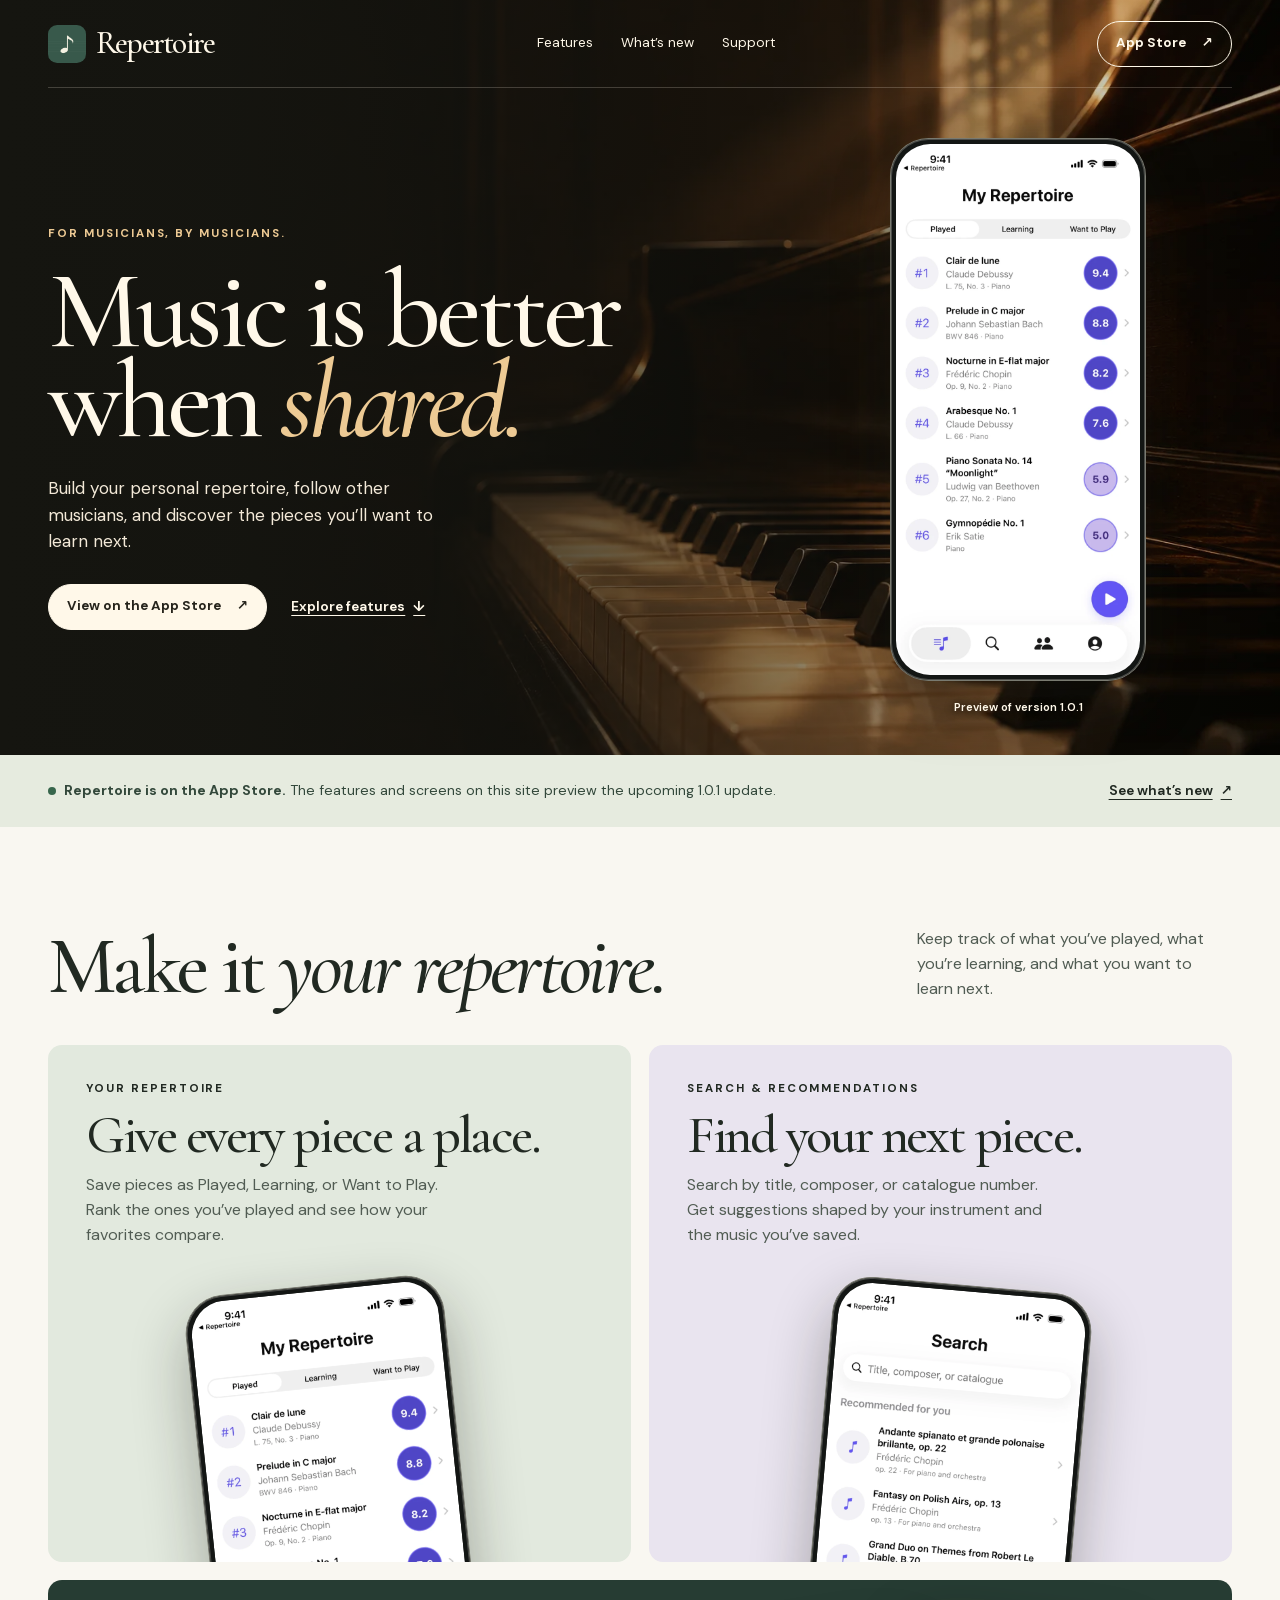
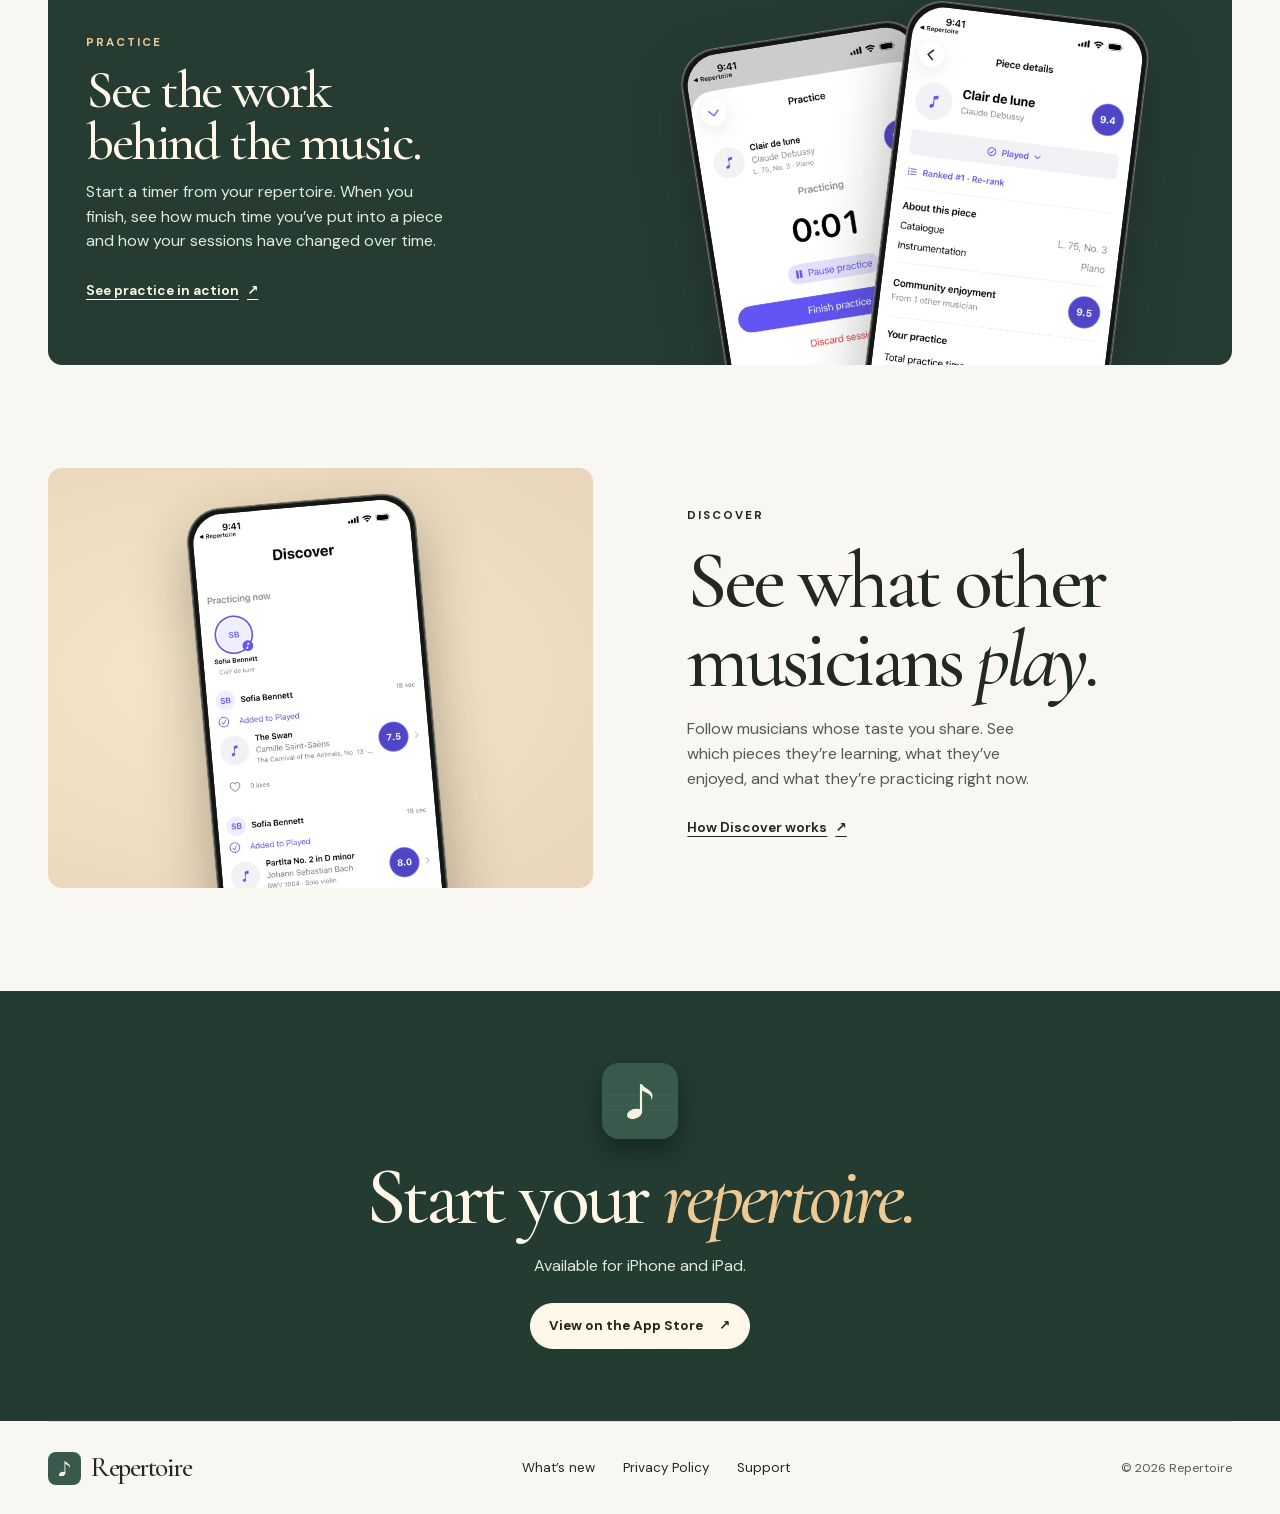
==== commit dcc9e7e2: "Launch the redesigned Repertoire product website" ====
--- a/index.html
+++ b/index.html
@@ -1,76 +1,128 @@
 <!doctype html>
 <html lang="en">
-  <head>
-    <meta charset="utf-8">
-    <meta name="viewport" content="width=device-width, initial-scale=1">
-    <meta name="theme-color" content="#f7f7f0">
-    <meta name="description" content="A little home for your musical life. Keep track of the pieces you've played, make time to practice, and discover what comes next with Repertoire for iPhone and iPad.">
-    <title>Repertoire — A home for your musical life</title>
-    <link rel="icon" href="assets/app-icon.png" type="image/png">
-    <link rel="stylesheet" href="style.css">
-    <script src="script.js" defer></script>
-  </head>
-  <body>
-    <a class="skip-link" href="#main">Skip to content</a>
-    <div class="page">
-      <header class="header">
-        <a class="brand" href="index.html" aria-label="Repertoire home">
-          <img src="assets/app-icon.png" alt="" width="38" height="38">
-          <span>Repertoire</span>
-        </a>
-        <span class="header-note">For the love of playing.</span>
-      </header>
+<head>
+  <meta charset="utf-8">
+  <meta name="viewport" content="width=device-width, initial-scale=1">
+  <meta name="theme-color" content="#181813">
+  <meta name="description" content="Repertoire is a music journal for iPhone and iPad. Collect the pieces you play, track your practice, and find new music through other musicians.">
+  <meta property="og:title" content="Repertoire — Music is better when shared.">
+  <meta property="og:description" content="Your pieces, your practice, and the music you’ll play next.">
+  <meta property="og:image" content="https://www.getrepertoire.app/assets/piano-studio.webp">
+  <meta property="og:url" content="https://www.getrepertoire.app/">
+  <title>Repertoire — Music is better when shared.</title>
+  <link rel="icon" href="assets/app-icon.png" type="image/png">
+  <link rel="stylesheet" href="style.css">
+  <link rel="preload" href="assets/piano-studio.webp" as="image">
+</head>
+<body>
+  <a class="skip-link" href="#main">Skip to content</a>
+  <header class="header hero-header wrap">
+    <a class="brand" href="index.html" aria-label="Repertoire home"><img src="assets/app-icon.png" alt="" width="38" height="38"><span>Repertoire</span></a>
+    <nav class="header-links" aria-label="Main navigation">
+      <a href="#features">Features</a>
+      <a href="update.html">What’s new</a>
+      <a href="support.html">Support</a>
+    </nav>
+    <a class="header-cta" href="https://apps.apple.com/us/app/repertoire-a-social-music-app/id6824277335">App Store <span aria-hidden="true">↗</span></a>
+  </header>
+  <main id="main">
+    <section class="hero" aria-labelledby="hero-title">
+      <div class="hero-grid wrap">
+        <div class="hero-copy">
+          <p class="kicker">For musicians, by musicians.</p>
+          <h1 id="hero-title">Music is better<br> when <em>shared.</em></h1>
+          <p class="hero-intro">Build your personal repertoire, follow other musicians, and discover the pieces you’ll want to learn next.</p>
+          <div class="hero-actions">
+            <a class="button button-light" href="https://apps.apple.com/us/app/repertoire-a-social-music-app/id6824277335">View on the App Store <span aria-hidden="true">↗</span></a>
+            <a class="text-link" href="#features">Explore features <span aria-hidden="true">↓</span></a>
+          </div>
+        </div>
+        <figure class="hero-device">
+          <div class="phone">
+            <img src="assets/screens/repertoire.webp" alt="My Repertoire showing ranked pieces, enjoyment scores, and Played, Learning, and Want to Play tabs" width="720" height="1565" fetchpriority="high">
+          </div>
+          <figcaption>Preview of version 1.0.1</figcaption>
+        </figure>
+      </div>
+    </section>
 
-      <main id="main">
-        <section class="hero" aria-labelledby="hero-title">
-          <div class="intro">
-            <p class="eyebrow">YOUR MUSIC, ALL TOGETHER</p>
-            <h1 id="hero-title">Every piece.<br>Part of <em>you.</em></h1>
-            <p class="description">The pieces you’ve played. The ones you’re learning. The ones you can’t wait to start.</p>
-            <p class="description second-line">A little home for your musical life.</p>
-            <a class="explore-link" href="#repertoire">Meet Repertoire <span aria-hidden="true">↗</span></a>
-            <p class="availability"><span class="status-dot" aria-hidden="true"></span>For iPhone &amp; iPad <span class="separator" aria-hidden="true">·</span> In development</p>
+    <section class="launch-note" aria-label="Update availability">
+      <div class="wrap launch-note-inner">
+        <p><span class="availability-dot" aria-hidden="true"></span><strong>Repertoire is on the App Store.</strong> The features and screens on this site preview the upcoming 1.0.1 update.</p>
+        <a class="text-link" href="update.html">See what’s new <span aria-hidden="true">↗</span></a>
+      </div>
+    </section>
+
+    <section class="features wrap" id="features" aria-labelledby="features-title">
+      <div class="section-intro">
+        <h2 id="features-title">Make it <em>your repertoire.</em></h2>
+        <p>Keep track of what you’ve played, what you’re learning, and what you want to learn next.</p>
+      </div>
+      <div class="feature-grid">
+        <article class="feature-card card-sage">
+          <div class="card-copy">
+            <p class="kicker">Your repertoire</p>
+            <h3>Give every piece a place.</h3>
+            <p>Save pieces as Played, Learning, or Want to Play. Rank the ones you’ve played and see how your favorites compare.</p>
           </div>
+          <div class="card-stage" aria-hidden="true">
+            <div class="phone"><img src="assets/screens/repertoire.webp" alt="" width="720" height="1565" loading="lazy"></div>
+          </div>
+        </article>
+        <article class="feature-card card-lilac">
+          <div class="card-copy">
+            <p class="kicker">Search &amp; recommendations</p>
+            <h3>Find your next piece.</h3>
+            <p>Search by title, composer, or catalogue number. Get suggestions shaped by your instrument and the music you’ve saved.</p>
+          </div>
+          <div class="card-stage" aria-hidden="true">
+            <div class="phone"><img src="assets/screens/search.webp" alt="" width="720" height="1565" loading="lazy"></div>
+          </div>
+        </article>
+        <article class="feature-card card-practice">
+          <div class="card-copy">
+            <p class="kicker">Practice</p>
+            <h3>See the work<br>behind the music.</h3>
+            <p>Start a timer from your repertoire. When you finish, see how much time you’ve put into a piece and how your sessions have changed over time.</p>
+            <a class="text-link" href="update.html#practice">See practice in action <span aria-hidden="true">↗</span></a>
+          </div>
+          <div class="card-stage practice-stage" aria-hidden="true">
+            <div class="phone phone-secondary"><img src="assets/screens/timer.webp" alt="" width="720" height="1565" loading="lazy"></div>
+            <div class="phone phone-primary"><img src="assets/screens/history.webp" alt="" width="720" height="1565" loading="lazy"></div>
+          </div>
+        </article>
+      </div>
+    </section>
 
-          <figure class="preview" id="repertoire" tabindex="-1" aria-labelledby="preview-title" aria-describedby="preview-caption">
-            <div class="preview-window">
-              <div class="preview-heading">
-                <span class="mini-brand" aria-hidden="true">r.</span>
-                <span class="preview-label">A LIFE IN MUSIC</span>
-                <svg class="music-icon" viewBox="0 0 24 24" width="20" height="20" fill="none" stroke="currentColor" stroke-width="1.4" aria-hidden="true"><path d="M9 18V5l11-2v13M9 9l11-2"/><ellipse cx="6" cy="18" rx="3" ry="2.5"/><ellipse cx="17" cy="16" rx="3" ry="2.5"/></svg>
-              </div>
-              <h2 id="preview-title">My repertoire</h2>
-              <div class="tabs" role="tablist" aria-label="Repertoire status">
-                <button id="tab-played" role="tab" aria-selected="true" aria-controls="pieces" data-status="played" type="button">Played</button>
-                <button id="tab-learning" role="tab" aria-selected="false" aria-controls="pieces" data-status="learning" tabindex="-1" type="button">Learning</button>
-                <button id="tab-wishlist" role="tab" aria-selected="false" aria-controls="pieces" data-status="wishlist" tabindex="-1" type="button">Want to play</button>
-              </div>
-              <div id="pieces" class="pieces" role="tabpanel" aria-labelledby="tab-played" tabindex="0">
-                <div class="piece"><span class="piece-number">01</span><div class="piece-info"><h3>Clair de lune</h3><p>Claude Debussy <span>·</span> L. 75, No. 3</p></div><span class="piece-note" aria-hidden="true">♪</span></div>
-                <div class="piece"><span class="piece-number">02</span><div class="piece-info"><h3>Nocturne in E-flat major</h3><p>Frédéric Chopin <span>·</span> Op. 9, No. 2</p></div><span class="piece-note" aria-hidden="true">♪</span></div>
-                <div class="piece"><span class="piece-number">03</span><div class="piece-info"><h3>Prelude in C major</h3><p>Johann Sebastian Bach <span>·</span> BWV 846</p></div><span class="piece-note" aria-hidden="true">♪</span></div>
-              </div>
-              <div class="preview-bottom"><span id="list-summary">3 pieces. A few old friends.</span><span class="bottom-mark" aria-hidden="true">✳</span></div>
-            </div>
-            <figcaption id="preview-caption">A glimpse inside. Try switching the tabs.</figcaption>
-          </figure>
-        </section>
+    <section class="social wrap" aria-labelledby="social-title">
+      <div class="social-art">
+        <div class="phone"><img src="assets/screens/discover.webp" alt="Discover showing a followed musician’s current practice piece and recent repertoire updates" width="720" height="1565" loading="lazy"></div>
+      </div>
+      <div class="social-copy">
+        <p class="kicker">Discover</p>
+        <h2 id="social-title">See what other<br>musicians <em>play.</em></h2>
+        <p>Follow musicians whose taste you share. See which pieces they’re learning, what they’ve enjoyed, and what they’re practicing right now.</p>
+        <a class="text-link" href="update.html#discover">How Discover works <span aria-hidden="true">↗</span></a>
+      </div>
+    </section>
 
-        <section class="features" aria-label="A little more about Repertoire">
-          <div class="feature"><span class="feature-index" aria-hidden="true">01 /</span><h2>Keep your collection.</h2><p>From your first prelude to your next big challenge. Every piece has a place.</p></div>
-          <div class="feature"><span class="feature-index" aria-hidden="true">02 /</span><h2>Make time for music.</h2><p>Track your practice, one session at a time. See the time you’ve put into each piece.</p></div>
-          <div class="feature"><span class="feature-index" aria-hidden="true">03 /</span><h2>Find your next favorite.</h2><p>Discover new pieces and see what other musicians are playing.</p></div>
-        </section>
-      </main>
+    <section class="download" aria-labelledby="download-title">
+      <div class="wrap download-inner">
+        <img src="assets/app-icon.png" alt="" width="76" height="76" loading="lazy">
+        <h2 id="download-title">Start your <em>repertoire.</em></h2>
+        <p>Available for iPhone and iPad.</p>
+        <a class="button button-light" href="https://apps.apple.com/us/app/repertoire-a-social-music-app/id6824277335">View on the App Store <span aria-hidden="true">↗</span></a>
+      </div>
+    </section>
 
-      <footer class="footer">
-        <span>Repertoire <span class="footer-note" aria-hidden="true">♪</span></span>
-        <nav class="footer-links" aria-label="Site information">
-          <a href="privacy.html">Privacy Policy</a>
-          <a href="support.html">Support</a>
-        </nav>
-        <span class="copyright">© 2026 Repertoire</span>
-      </footer>
-    </div>
-  </body>
+  </main>
+
+  <footer class="footer wrap">
+    <a class="brand" href="index.html"><img src="assets/app-icon.png" alt="" width="33" height="33"><span>Repertoire</span></a>
+    <nav class="footer-links" aria-label="Site information">
+      <a href="update.html">What’s new</a><a href="privacy.html">Privacy Policy</a><a href="support.html">Support</a>
+    </nav>
+    <span class="copyright">© 2026 Repertoire</span>
+  </footer>
+</body>
 </html>
--- a/style.css
+++ b/style.css
@@ -1,137 +1,212 @@
+@font-face {
+  font-family: Cormorant;
+  src: url("assets/fonts/cormorant.woff2") format("woff2");
+  font-weight: 500;
+  font-display: swap;
+}
+@font-face {
+  font-family: Cormorant;
+  src: url("assets/fonts/cormorant-italic.woff2") format("woff2");
+  font-style: italic;
+  font-weight: 500;
+  font-display: swap;
+}
+@font-face {
+  font-family: "DM Sans";
+  src: url("assets/fonts/dm-sans.woff2") format("woff2");
+  font-weight: 400 700;
+  font-display: swap;
+}
 :root {
   color-scheme: light;
-  --paper: #f7f7f0;
-  --ink: #263f35;
-  --green: #385b4d;
-  --muted: #6a736b;
-  --line: #dcded3;
-  font-family: -apple-system, BlinkMacSystemFont, "Segoe UI", sans-serif;
+  --paper: #f9f7f1;
+  --ink: #212922;
+  --muted: #515c53;
+  --green: #253c33;
+  --line: #dddcd2;
+  --cream: #fff8e9;
+  --gold: #edca94;
+  --serif: Cormorant, Georgia, serif;
+  font: 400 16px/1.55 "DM Sans", system-ui, sans-serif;
   color: var(--ink);
   background: var(--paper);
   font-synthesis: none;
-  -webkit-font-smoothing: antialiased;
-  text-rendering: optimizeLegibility;
-}
-
+}
 * { box-sizing: border-box; }
-body { margin: 0; border-top: 3px solid var(--green); }
+html { scroll-behavior: smooth; }
+body { margin: 0; }
+img { display: block; max-width: 100%; }
 a { color: inherit; }
-button { font: inherit; }
-::selection { background: #dce5d7; }
-:focus-visible { outline: 2px solid var(--green); outline-offset: 5px; }
-html { scroll-behavior: smooth; }
-.page { max-width: 1248px; padding: 0 64px; margin: 0 auto; }
-.skip-link { position: fixed; top: -80px; left: 16px; z-index: 5; padding: 12px 20px; background: var(--paper); }
+p, figure { margin: 0; }
+h1, h2, h3 { margin: 0; font: 500 1em/.98 var(--serif); letter-spacing: -.045em; }
+em { font-weight: 500; }
+:focus-visible { outline: 2px solid currentColor; outline-offset: 5px; }
+.wrap { width: min(1200px, calc(100% - 96px)); margin-inline: auto; }
+.skip-link { position: fixed; z-index: 10; left: 16px; top: -80px; padding: 10px 16px; background: var(--paper); color: var(--ink); }
 .skip-link:focus { top: 12px; }
-.header { height: 116px; display: flex; align-items: center; justify-content: space-between; }
-.brand { display: inline-flex; align-items: center; gap: 12px; text-decoration: none; }
-.brand img { border-radius: 10px; }
-.brand span { font: 27px Georgia, "Times New Roman", serif; letter-spacing: -1.1px; }
-.header-note { font-size: 12px; color: var(--muted); }
-.hero { display: grid; grid-template-columns: 1.1fr 1fr; gap: 76px; align-items: center; padding: 80px 0 88px; }
-.intro { padding-bottom: 22px; }
-.eyebrow { margin: 0 0 28px; color: var(--muted); font-size: 10px; letter-spacing: 2.2px; font-weight: 500; }
-h1 { font: 400 clamp(64px, 6.2vw, 82px)/1.06 Georgia, "Times New Roman", serif; letter-spacing: -4.5px; margin: 0 0 28px; }
-h1 em { font-weight: 400; color: var(--green); }
-.description { max-width: 330px; margin: 0; color: var(--muted); font-size: 15px; line-height: 1.8; }
-.second-line { margin-top: 13px; }
-.explore-link { display: inline-flex; gap: 28px; align-items: center; margin-top: 32px; padding: 13px 20px; background: var(--green); color: #fafaf3; border: 1px solid var(--green); border-radius: 4px; font-size: 12px; font-weight: 500; text-decoration: none; transition: background .2s, transform .2s; }
-.explore-link:hover { background: #284537; transform: translateY(-2px); }
-.explore-link span { font-size: 18px; line-height: 1; }
-.availability { display: flex; gap: 7px; align-items: center; margin: 16px 0 0; font-size: 10px; color: var(--muted); }
-.status-dot { width: 5px; height: 5px; border-radius: 50%; background: #6b8061; }
-.separator { margin: 0 1px; }
-.preview { margin: 0; min-width: 0; scroll-margin-top: 30px; }
-.preview-window { background: #fdfdf9; border: 1px solid #dcded5; border-radius: 9px; padding: 25px 27px 0; box-shadow: 0 8px 14px -12px #263f351f, 0 28px 60px -30px #263f3520; }
-.preview-heading { display: flex; align-items: center; gap: 11px; margin-bottom: 27px; }
-.mini-brand { font: italic 30px/1 Georgia, "Times New Roman", serif; letter-spacing: -3px; }
-.preview-label { margin-top: 3px; font-size: 8px; letter-spacing: 1.6px; color: var(--muted); }
-.music-icon { margin-left: auto; color: #7e8b7b; }
-.preview h2 { font: 400 29px/1.2 Georgia, "Times New Roman", serif; letter-spacing: -.7px; margin: 0 0 23px; }
-.tabs { display: flex; gap: 24px; border-bottom: 1px solid var(--line); }
-.tabs button { cursor: pointer; position: relative; border: 0; color: var(--muted); background: transparent; padding: 0 0 13px; font-size: 11px; white-space: nowrap; transition: color .2s; }
-.tabs button[aria-selected="true"] { color: var(--ink); }
-.tabs button[aria-selected="true"]::after { content: ""; position: absolute; bottom: -1px; left: 0; width: 100%; height: 2px; background: var(--green); }
-.tabs button:hover { color: var(--ink); }
-.pieces { min-height: 247px; }
-.piece { display: flex; align-items: center; gap: 16px; min-height: 82px; padding: 15px 0; border-bottom: 1px solid #edeee6; }
-.piece:last-child { border-bottom: 0; }
-.piece-number { font: 11px Georgia, "Times New Roman", serif; color: #969d8f; font-variant-numeric: tabular-nums; }
-.piece-info { min-width: 0; }
-.piece h3 { font-size: 12px; font-weight: 500; margin: 0 0 7px; line-height: 1.4; }
-.piece p { font-size: 9px; color: var(--muted); margin: 0; line-height: 1.5; }
-.piece p span { padding: 0 3px; color: #9da594; }
-.piece-note { margin-left: auto; color: #a2af9a; font: 19px Georgia, "Times New Roman", serif; padding-left: 4px; }
-.preview-bottom { min-height: 57px; display: flex; align-items: center; justify-content: space-between; gap: 12px; border-top: 1px solid var(--line); color: var(--muted); font-size: 9px; }
-.bottom-mark { color: #6d8168; font-size: 23px; }
-figcaption { font-size: 10px; color: var(--muted); text-align: center; margin-top: 20px; }
-.features { display: grid; grid-template-columns: repeat(3, 1fr); column-gap: 65px; padding: 35px 0 49px; border-top: 1px solid var(--line); }
-.feature-index { font-size: 9px; color: #7e8b76; }
-.feature h2 { font: 400 21px/1.3 Georgia, "Times New Roman", serif; letter-spacing: -.5px; margin: 13px 0 10px; }
-.feature p { color: var(--muted); font-size: 11px; line-height: 1.8; margin: 0; max-width: 265px; }
-.footer { border-top: 1px solid var(--line); min-height: 91px; display: flex; align-items: center; justify-content: space-between; gap: 20px; font-size: 11px; }
-.footer > span:first-child { font: 17px Georgia, "Times New Roman", serif; letter-spacing: -.4px; }
-.footer-note { color: #84917b; padding-left: 7px; }
-.footer-links { display: flex; flex-wrap: wrap; column-gap: 22px; }
-.footer-links a { display: inline-flex; align-items: center; min-height: 44px; color: var(--muted); text-decoration: none; }
-.footer-links a:hover, .footer-links a[aria-current="page"] { color: var(--ink); text-decoration: underline; text-underline-offset: 4px; }
-.copyright { color: var(--muted); font-size: 9px; }
-
-.info-page { max-width: 680px; margin: 0 auto; padding: 40px 0 88px; }
-.back-link { display: inline-flex; gap: 8px; align-items: center; min-height: 44px; margin-bottom: 24px; color: var(--green); font-size: 13px; text-decoration: none; }
-.back-link:hover { text-decoration: underline; text-underline-offset: 4px; }
-.info-page h1 { font-size: clamp(46px, 7vw, 72px); letter-spacing: -.06em; margin-bottom: 16px; }
-.info-page .updated { font-size: 13px; }
-.info-page .page-intro { margin-top: 16px; font-size: 17px; }
-.info-page h2 { font: 400 26px/1.2 Georgia, "Times New Roman", serif; letter-spacing: -.5px; margin: 0 0 14px; }
-.info-page p, .info-page li { color: var(--muted); font-size: 15px; line-height: 1.75; }
-.info-page p { margin: 0 0 12px; }
-.info-page p:last-child { margin-bottom: 0; }
-.info-page ul { margin: 0; padding-inline-start: 20px; }
-.info-page li + li { margin-top: 8px; }
+.kicker { font-size: .72rem; font-weight: 700; letter-spacing: .17em; text-transform: uppercase; }
+.header { min-height: 88px; display: flex; justify-content: space-between; align-items: center; gap: 24px; border-bottom: 1px solid var(--line); }
+.hero-header { position: absolute; top: 0; left: 0; right: 0; z-index: 1; color: var(--cream); border-color: #fff5e633; }
+.brand { display: inline-flex; align-items: center; gap: 10px; text-decoration: none; }
+.brand img { border-radius: 24%; }
+.brand span { font: 500 2rem/.9 var(--serif); letter-spacing: -.055em; }
+.header-links, .footer-links { display: flex; flex-wrap: wrap; align-items: center; gap: 28px; }
+.header-links a, .footer-links a { display: inline-flex; align-items: center; min-height: 44px; font-size: .84rem; text-decoration: none; }
+.header-links a:hover, .footer-links a:hover, [aria-current="page"] { text-decoration: underline; text-underline-offset: .35em; }
+.header-cta, .button {
+  display: inline-flex;
+  min-height: 46px;
+  align-items: center;
+  justify-content: center;
+  gap: 16px;
+  padding: 10px 18px;
+  border: 1px solid currentColor;
+  border-radius: 999px;
+  font-size: .84rem;
+  font-weight: 700;
+  text-decoration: none;
+  transition: background-color .2s, color .2s, transform .2s;
+}
+.header-cta:hover { background: var(--green); color: var(--cream); }
+.hero-header .header-cta:hover { background: var(--cream); color: var(--ink); }
+.button:hover { transform: translateY(-2px); }
+.button-light { background: var(--cream); color: #26241c; border-color: var(--cream); }
+.button-light:hover { background: var(--gold); border-color: var(--gold); }
+.button-green { background: var(--green); color: var(--cream); border-color: var(--green); }
+.text-link { display: inline-flex; gap: 8px; align-items: center; min-height: 44px; font-size: .85rem; font-weight: 650; text-underline-offset: .28em; }
+.text-link span { text-decoration: none; }
+.hero {
+  background: linear-gradient(90deg, #151510 0%, #151510f2 18%, #151510a8 48%, #22160d18 100%), #191711 url("assets/piano-studio.webp") center 59% / cover no-repeat;
+  padding-top: 88px;
+  color: var(--cream);
+}
+.hero-grid { min-height: 660px; display: grid; grid-template-columns: 1.26fr .74fr; gap: 28px; align-items: center; padding-block: 50px 38px; }
+.hero-copy .kicker { color: var(--gold); }
+.hero h1 { font-size: clamp(5.2rem, 8.6vw, 9rem); line-height: .82; margin: 23px 0 29px; }
+.hero h1 em { color: var(--gold); }
+.hero-intro { color: #f3e9d8; max-width: 395px; font-size: 1.07rem; }
+.hero-actions { display: flex; flex-wrap: wrap; gap: 10px 24px; align-items: center; margin-top: 29px; }
+.hero-device { justify-self: center; text-align: center; width: min(100%, 256px); }
+.phone {
+  width: 100%;
+  padding: 5px;
+  background: #131614;
+  border: 1px solid #797a70;
+  border-radius: 15% / 7%;
+  box-shadow: 0 24px 58px #15171152, inset 0 0 0 1px #dfdcd647;
+}
+.phone img { width: 100%; height: auto; border-radius: 14% / 6.5%; }
+.hero-device figcaption { margin-top: 18px; color: var(--cream); font-size: .72rem; font-weight: 600; text-shadow: 0 1px 8px #000; }
+.launch-note { background: #e6ebdf; }
+.launch-note-inner { min-height: 72px; display: flex; align-items: center; justify-content: space-between; gap: 15px 25px; padding-block: 10px; }
+.launch-note p { color: #33483b; font-size: .88rem; }
+.launch-note a { white-space: nowrap; }
+.availability-dot { display: inline-block; width: 8px; height: 8px; background: #37664c; border-radius: 50%; margin-right: 8px; }
+.features { padding-block: 100px 0; }
+.section-intro { display: grid; grid-template-columns: 1.45fr .55fr; gap: 40px; align-items: end; margin-bottom: 39px; }
+.section-intro h2, .social h2, .download h2 { font-size: clamp(3rem, 6.3vw, 6.1rem); }
+.section-intro p, .social-copy > p:not(.kicker) { color: var(--muted); max-width: 350px; padding-bottom: 4px; }
+.feature-grid { display: grid; grid-template-columns: repeat(2, minmax(0, 1fr)); gap: 18px; }
+.feature-card { position: relative; display: flex; flex-direction: column; min-width: 0; overflow: hidden; border-radius: 14px; }
+.card-sage { background: #e2e9de; }
+.card-lilac { background: #e9e4ef; }
+.card-copy { padding: 35px 38px 0; }
+.card-copy h3 { font-size: clamp(2.6rem, 4.2vw, 4.3rem); margin-block: 12px 11px; }
+.card-copy > p:not(.kicker) { max-width: 370px; color: var(--muted); }
+.card-stage { flex: 1; min-height: 290px; position: relative; margin-top: 25px; }
+.card-stage .phone { position: absolute; left: 50%; top: 12px; width: min(53%, 260px); transform: translateX(-50%); }
+.card-sage .card-stage .phone { transform: translateX(-50%) rotate(-6deg); }
+.card-lilac .card-stage .phone { transform: translateX(-50%) rotate(5deg); }
+.card-practice { grid-column: 1 / -1; display: grid; grid-template-columns: .94fr 1.06fr; min-height: 385px; align-items: center; background: #263c33; color: var(--cream); }
+.card-practice .card-copy { padding: 40px 38px; }
+.card-practice .kicker { color: var(--gold); }
+.card-practice .card-copy > p:not(.kicker) { color: #e3eadc; margin-bottom: 14px; }
+.practice-stage { align-self: stretch; margin: 0; }
+.practice-stage .phone { width: min(45%, 244px); }
+.practice-stage .phone-secondary { left: 37%; top: 52px; transform: translateX(-50%) rotate(-9deg); }
+.practice-stage .phone-primary { left: 63%; top: 30px; transform: translateX(-50%) rotate(7deg); }
+.social { display: grid; grid-template-columns: 1fr 1fr; gap: 8%; align-items: center; padding-block: 103px; }
+.social-art { position: relative; display: grid; place-items: center; min-height: 420px; border-radius: 14px; overflow: hidden; background: radial-gradient(ellipse at 35% 50%, #f7e8ca, #e8d5ba); }
+.social-art .phone { width: min(55%, 230px); position: absolute; top: 32px; transform: rotate(-5deg); }
+.social-copy h2 { margin-block: 16px 18px; }
+.social-copy .text-link { margin-top: 10px; }
+.download { background: #243b31; color: var(--cream); }
+.download-inner { display: grid; justify-items: center; text-align: center; gap: 18px; padding-block: 72px; }
+.download img { border-radius: 22%; box-shadow: 0 12px 25px #0b1b1699; }
+.download h2 em { color: var(--gold); }
+.download p { color: #e2eadd; }
+.download .button { margin-top: 6px; }
+.footer { display: flex; align-items: center; justify-content: space-between; gap: 24px; padding-block: 24px; border-top: 1px solid var(--line); }
+.footer .brand span { font-size: 1.7rem; }
+.copyright { font-size: .76rem; color: var(--muted); white-space: nowrap; }
+.info-page { width: min(690px, 100%); margin-inline: auto; padding-block: 35px 88px; }
+.back-link { display: inline-flex; align-items: center; gap: 8px; min-height: 44px; margin-bottom: 21px; font-size: .85rem; text-decoration: none; }
+.back-link:hover { text-decoration: underline; text-underline-offset: .3em; }
+.info-page h1, .update-title { font-size: clamp(3.6rem, 8vw, 7rem); margin-bottom: 16px; }
+.info-page h2 { font-size: 2.25rem; margin-bottom: 14px; }
+.info-page p, .info-page li { color: var(--muted); }
+.info-page p + p, .info-page li + li { margin-top: 12px; }
+.info-page .updated { font-size: .82rem; }
+.info-page .page-intro { font-size: 1.14rem; }
 .info-page strong { color: var(--ink); }
-.info-page p a { color: var(--green); text-underline-offset: 3px; overflow-wrap: anywhere; }
-.info-section { margin-top: 29px; padding-top: 28px; border-top: 1px solid var(--line); }
+.info-page p a { text-underline-offset: 3px; overflow-wrap: anywhere; }
+.info-section { margin-top: 28px; padding-top: 25px; border-top: 1px solid var(--line); }
+.info-section ul { padding-inline-start: 22px; }
 .support-questions details { border-bottom: 1px solid var(--line); }
-.support-questions summary { padding: 14px 0; color: var(--ink); font-size: 15px; line-height: 1.5; cursor: pointer; }
-.support-questions summary:hover { color: var(--green); }
+.support-questions summary { padding: 14px 0; font-weight: 600; cursor: pointer; }
 .support-questions details p { padding-bottom: 16px; }
-
-@media (min-width: 1440px) {
-  .hero { padding-top: 104px; padding-bottom: 110px; }
-}
-@media (max-width: 1000px) {
-  .page { padding: 0 40px; }
-  .hero { gap: 40px; padding: 64px 0 72px; }
-  h1 { font-size: 65px; letter-spacing: -3.5px; }
-  .preview-window { padding-left: 22px; padding-right: 22px; }
-  .tabs { gap: 20px; }
-  .features { column-gap: 35px; }
-}
-@media (max-width: 760px) {
-  .page { max-width: 570px; padding: 0 27px; }
-  .header { height: 94px; }
-  .brand span { font-size: 25px; }
-  .brand img { width: 33px; height: 33px; border-radius: 9px; }
-  .header-note { font-size: 9px; max-width: 95px; text-align: right; line-height: 1.6; }
-  .hero { grid-template-columns: 1fr; gap: 48px; padding: 43px 0 55px; }
-  .intro { padding: 0; }
-  .eyebrow { margin-bottom: 23px; font-size: 9px; }
-  h1 { font-size: clamp(59px, 10.6vw, 75px); margin-bottom: 23px; }
-  .description { font-size: 14px; max-width: 330px; }
-  .explore-link { margin-top: 26px; }
-  .preview-window { padding-top: 24px; }
-  .preview-heading { margin-bottom: 25px; }
-  .features { grid-template-columns: 1fr; gap: 28px; padding: 34px 0 39px; }
-  .feature { display: grid; grid-template-columns: 25px 1fr; gap: 8px 14px; }
-  .feature-index { grid-row: 1 / 3; padding-top: 7px; }
-  .feature h2 { margin: 0; font-size: 22px; }
-  .feature p { max-width: 340px; font-size: 12px; }
-  .footer { flex-wrap: wrap; justify-content: space-between; padding: 24px 0; gap: 15px; }
-  .footer-links { order: 3; width: 100%; }
-  .info-page { padding: 20px 0 56px; }
+.update-hero { max-width: 760px; padding-block: 48px 57px; }
+.update-hero h1 { margin-block: 16px; }
+.update-hero > p:not(.kicker) { max-width: 620px; color: var(--muted); font-size: 1.12rem; margin-bottom: 22px; }
+.update-grid { display: grid; grid-template-columns: repeat(2, minmax(0, 1fr)); gap: 24px; padding-bottom: 75px; }
+.update-card { display: grid; grid-template-rows: auto 1fr; background: #ebe7df; border-radius: 14px; overflow: hidden; }
+.update-card .phone { width: min(68%, 285px); margin: 22px auto 35px; align-self: end; }
+.update-card:nth-child(2) { background: #e9e4ef; }
+.update-card:nth-child(3) { background: #e2e9de; }
+.update-card:nth-child(4) { background: #efe3d2; }
+@media (max-width: 980px) {
+  .wrap { width: calc(100% - 64px); }
+  .hero-grid { grid-template-columns: 1.2fr .8fr; min-height: 570px; }
+  .hero h1 { font-size: clamp(4.5rem, 10vw, 6.1rem); }
+  .hero-device { width: min(100%, 220px); }
+  .section-intro { grid-template-columns: 1fr; gap: 16px; }
+}
+@media (max-width: 660px) {
+  .wrap { width: calc(100% - 36px); }
+  .header { min-height: 0; display: grid; grid-template-columns: 1fr auto; gap: 0 12px; padding-top: 12px; }
+  .brand span { font-size: 1.78rem; }
+  .brand img { width: 32px; height: 32px; }
+  .header-cta { grid-column: 2; grid-row: 1; min-height: 40px; padding-inline: 12px; gap: 9px; }
+  .header-links { grid-column: 1 / -1; gap: 20px; margin-top: 4px; }
+  .hero { padding-top: 102px; background-position: 61% bottom; background-image: linear-gradient(180deg, #151510f5 0%, #151510e8 40%, #1515104d 100%), url("assets/piano-studio.webp"); }
+  .hero-grid { min-height: 0; grid-template-columns: 1fr; gap: 37px; padding-block: 48px 25px; }
+  .hero h1 { font-size: clamp(3.75rem, 12vw, 5.2rem); margin-block: 17px 24px; }
+  .hero-intro { font-size: .96rem; }
+  .hero-actions { margin-top: 22px; gap: 6px 16px; }
+  .hero-device { width: min(61%, 200px); }
+  .hero-device figcaption { margin-top: 11px; }
+  .launch-note-inner { align-items: start; flex-direction: column; gap: 0; padding-block: 13px 5px; }
+  .features { padding-block: 56px 0; }
+  .section-intro { margin-bottom: 24px; }
+  .feature-grid, .update-grid { grid-template-columns: 1fr; }
+  .card-copy { padding: 25px 22px 0; }
+  .card-stage { min-height: 235px; margin-top: 16px; }
+  .card-stage .phone { width: min(56%, 210px); }
+  .card-practice { grid-template-columns: 1fr; }
+  .card-practice .card-copy { padding: 25px 22px 0; }
+  .practice-stage .phone { width: min(45%, 200px); }
+  .social { grid-template-columns: 1fr; padding-block: 59px; gap: 23px; }
+  .social-copy { grid-row: 1; }
+  .social-art { min-height: 310px; }
+  .download-inner { padding-block: 52px; }
+  .footer { flex-wrap: wrap; gap: 4px 15px; padding-block: 17px; }
+  .footer-links { order: 3; width: 100%; gap: 20px; }
+  .info-page { padding-bottom: 55px; }
+  .update-hero { padding-block: 32px 38px; }
+  .update-grid { padding-bottom: 45px; }
 }
 @media (prefers-reduced-motion: reduce) {
   html { scroll-behavior: auto; }
-  *, *::before, *::after { transition: none !important; }
-}
+  .button, .header-cta { transition: none; }
+  .button:hover { transform: none; }
+}
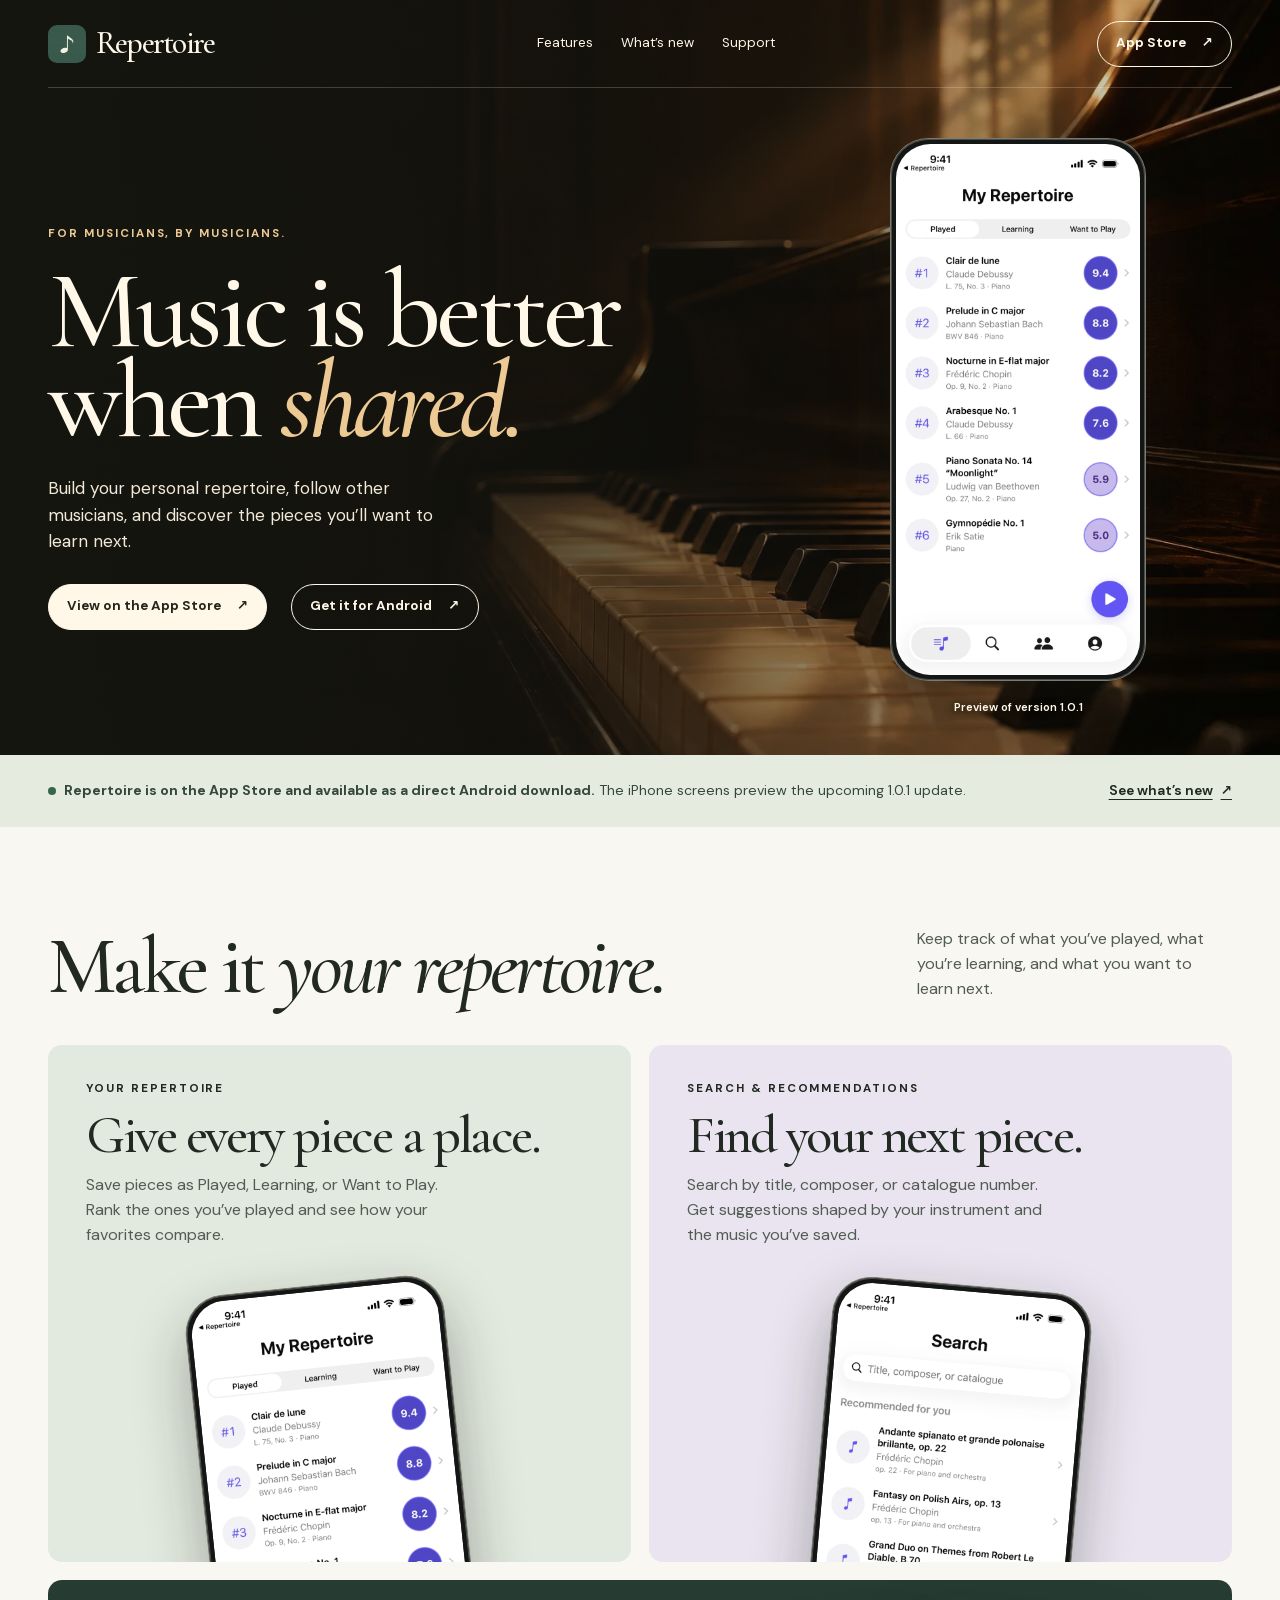
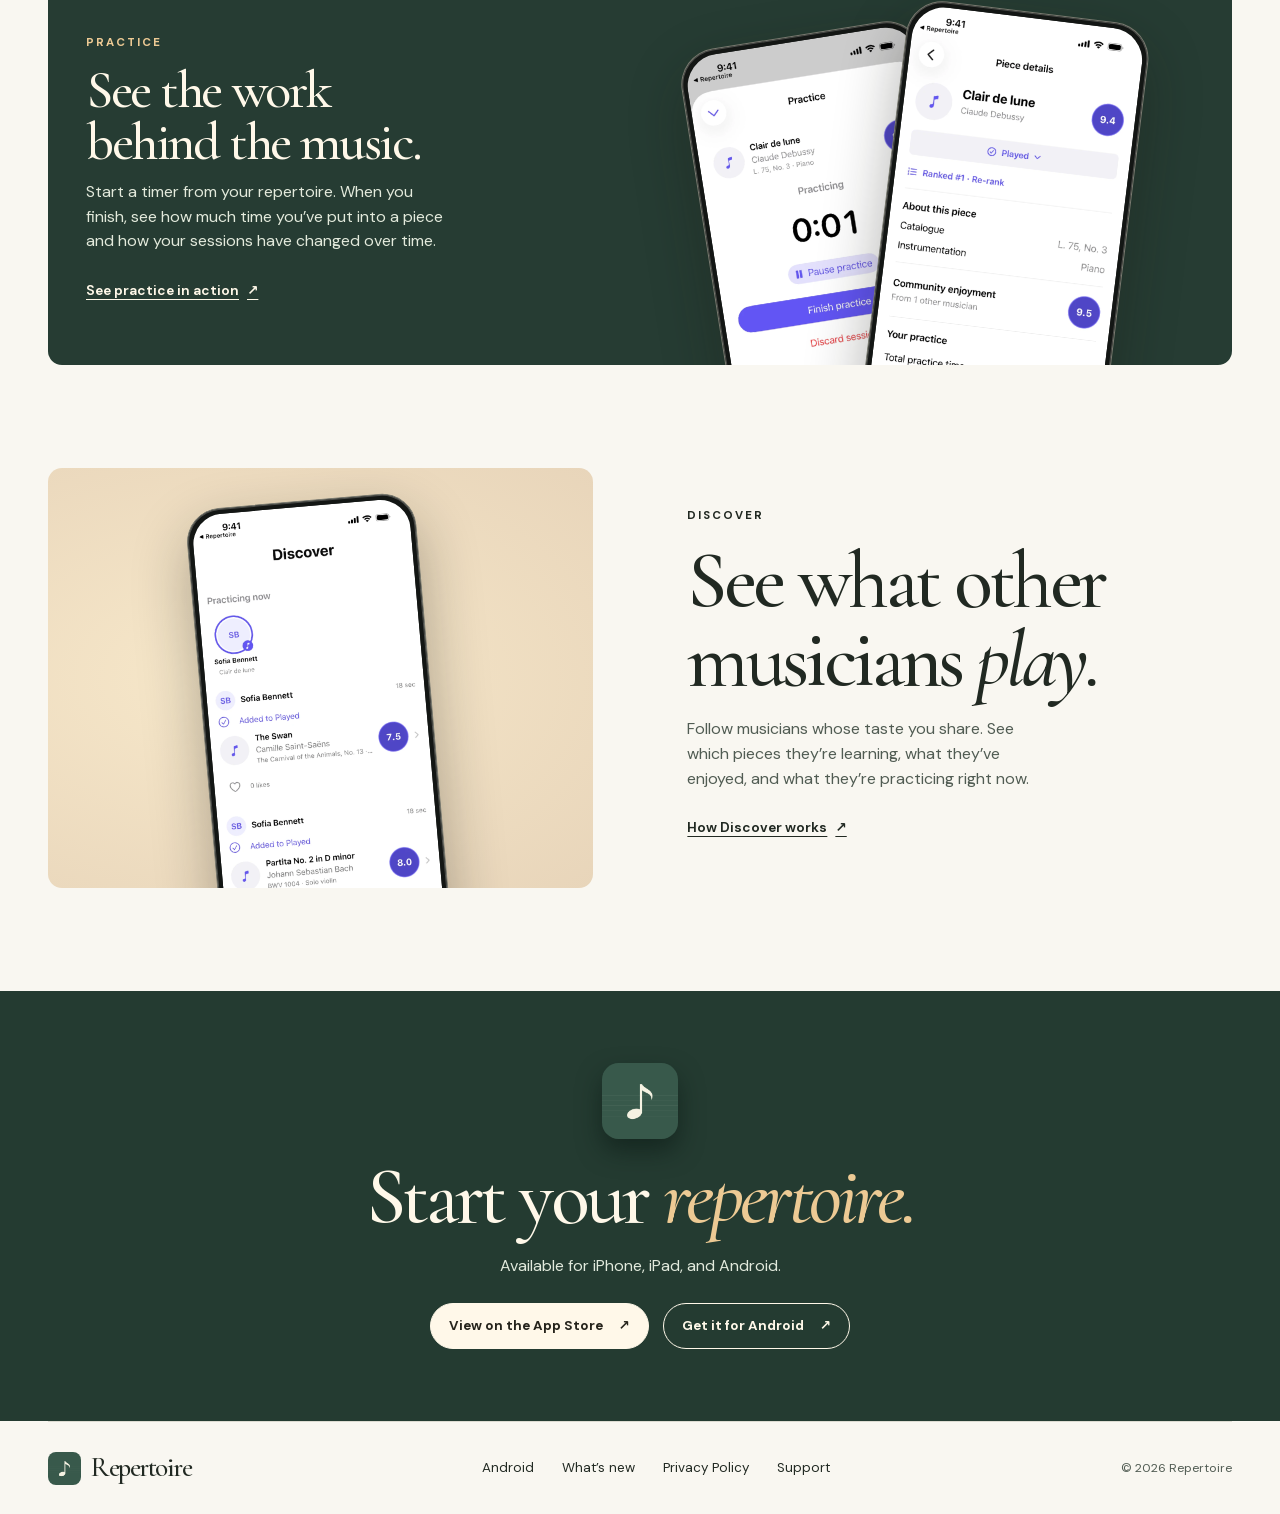
==== commit 790bf910: "Offer the signed Repertoire Android APK from the website" ====
--- a/index.html
+++ b/index.html
@@ -4,7 +4,7 @@
   <meta charset="utf-8">
   <meta name="viewport" content="width=device-width, initial-scale=1">
   <meta name="theme-color" content="#181813">
-  <meta name="description" content="Repertoire is a music journal for iPhone and iPad. Collect the pieces you play, track your practice, and find new music through other musicians.">
+  <meta name="description" content="Repertoire is a music journal for iPhone, iPad, and Android. Collect the pieces you play, track your practice, and find new music through other musicians.">
   <meta property="og:title" content="Repertoire — Music is better when shared.">
   <meta property="og:description" content="Your pieces, your practice, and the music you’ll play next.">
   <meta property="og:image" content="https://www.getrepertoire.app/assets/piano-studio.webp">
@@ -34,7 +34,7 @@
           <p class="hero-intro">Build your personal repertoire, follow other musicians, and discover the pieces you’ll want to learn next.</p>
           <div class="hero-actions">
             <a class="button button-light" href="https://apps.apple.com/us/app/repertoire-a-social-music-app/id6824277335">View on the App Store <span aria-hidden="true">↗</span></a>
-            <a class="text-link" href="#features">Explore features <span aria-hidden="true">↓</span></a>
+            <a class="button" href="android.html">Get it for Android <span aria-hidden="true">↗</span></a>
           </div>
         </div>
         <figure class="hero-device">
@@ -48,7 +48,7 @@
 
     <section class="launch-note" aria-label="Update availability">
       <div class="wrap launch-note-inner">
-        <p><span class="availability-dot" aria-hidden="true"></span><strong>Repertoire is on the App Store.</strong> The features and screens on this site preview the upcoming 1.0.1 update.</p>
+        <p><span class="availability-dot" aria-hidden="true"></span><strong>Repertoire is on the App Store and available as a direct Android download.</strong> The iPhone screens preview the upcoming 1.0.1 update.</p>
         <a class="text-link" href="update.html">See what’s new <span aria-hidden="true">↗</span></a>
       </div>
     </section>
@@ -110,8 +110,11 @@
       <div class="wrap download-inner">
         <img src="assets/app-icon.png" alt="" width="76" height="76" loading="lazy">
         <h2 id="download-title">Start your <em>repertoire.</em></h2>
-        <p>Available for iPhone and iPad.</p>
-        <a class="button button-light" href="https://apps.apple.com/us/app/repertoire-a-social-music-app/id6824277335">View on the App Store <span aria-hidden="true">↗</span></a>
+        <p>Available for iPhone, iPad, and Android.</p>
+        <div class="download-actions">
+          <a class="button button-light" href="https://apps.apple.com/us/app/repertoire-a-social-music-app/id6824277335">View on the App Store <span aria-hidden="true">↗</span></a>
+          <a class="button" href="android.html">Get it for Android <span aria-hidden="true">↗</span></a>
+        </div>
       </div>
     </section>
 
@@ -120,7 +123,7 @@
   <footer class="footer wrap">
     <a class="brand" href="index.html"><img src="assets/app-icon.png" alt="" width="33" height="33"><span>Repertoire</span></a>
     <nav class="footer-links" aria-label="Site information">
-      <a href="update.html">What’s new</a><a href="privacy.html">Privacy Policy</a><a href="support.html">Support</a>
+      <a href="android.html">Android</a><a href="update.html">What’s new</a><a href="privacy.html">Privacy Policy</a><a href="support.html">Support</a>
     </nav>
     <span class="copyright">© 2026 Repertoire</span>
   </footer>
--- a/style.css
+++ b/style.css
@@ -136,6 +136,9 @@
 .download h2 em { color: var(--gold); }
 .download p { color: #e2eadd; }
 .download .button { margin-top: 6px; }
+.download-actions { display: flex; flex-wrap: wrap; justify-content: center; gap: 6px 14px; }
+.android-download { margin-top: 22px; }
+.info-page .download-meta { margin-top: 10px; font-size: .85rem; }
 .footer { display: flex; align-items: center; justify-content: space-between; gap: 24px; padding-block: 24px; border-top: 1px solid var(--line); }
 .footer .brand span { font-size: 1.7rem; }
 .copyright { font-size: .76rem; color: var(--muted); white-space: nowrap; }
@@ -151,7 +154,7 @@
 .info-page strong { color: var(--ink); }
 .info-page p a { text-underline-offset: 3px; overflow-wrap: anywhere; }
 .info-section { margin-top: 28px; padding-top: 25px; border-top: 1px solid var(--line); }
-.info-section ul { padding-inline-start: 22px; }
+.info-section ul, .info-section ol { padding-inline-start: 22px; }
 .support-questions details { border-bottom: 1px solid var(--line); }
 .support-questions summary { padding: 14px 0; font-weight: 600; cursor: pointer; }
 .support-questions details p { padding-bottom: 16px; }
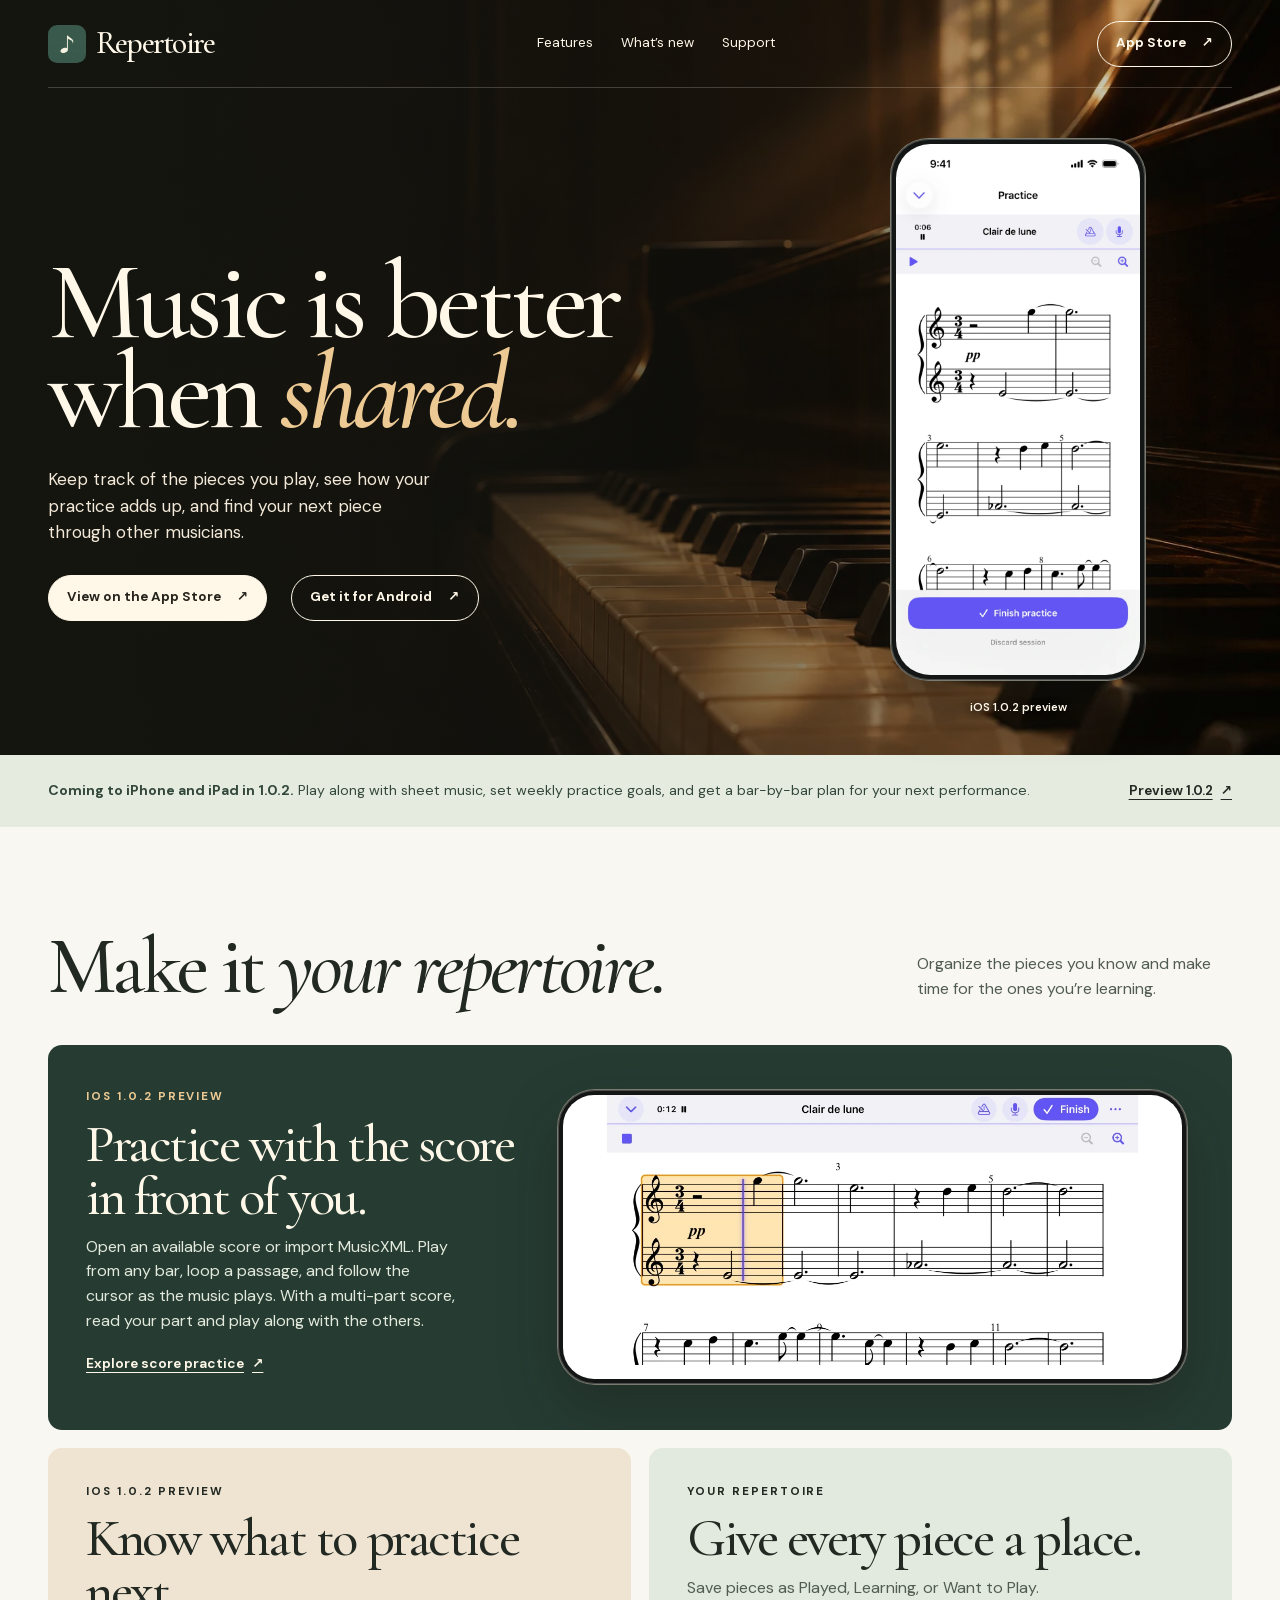
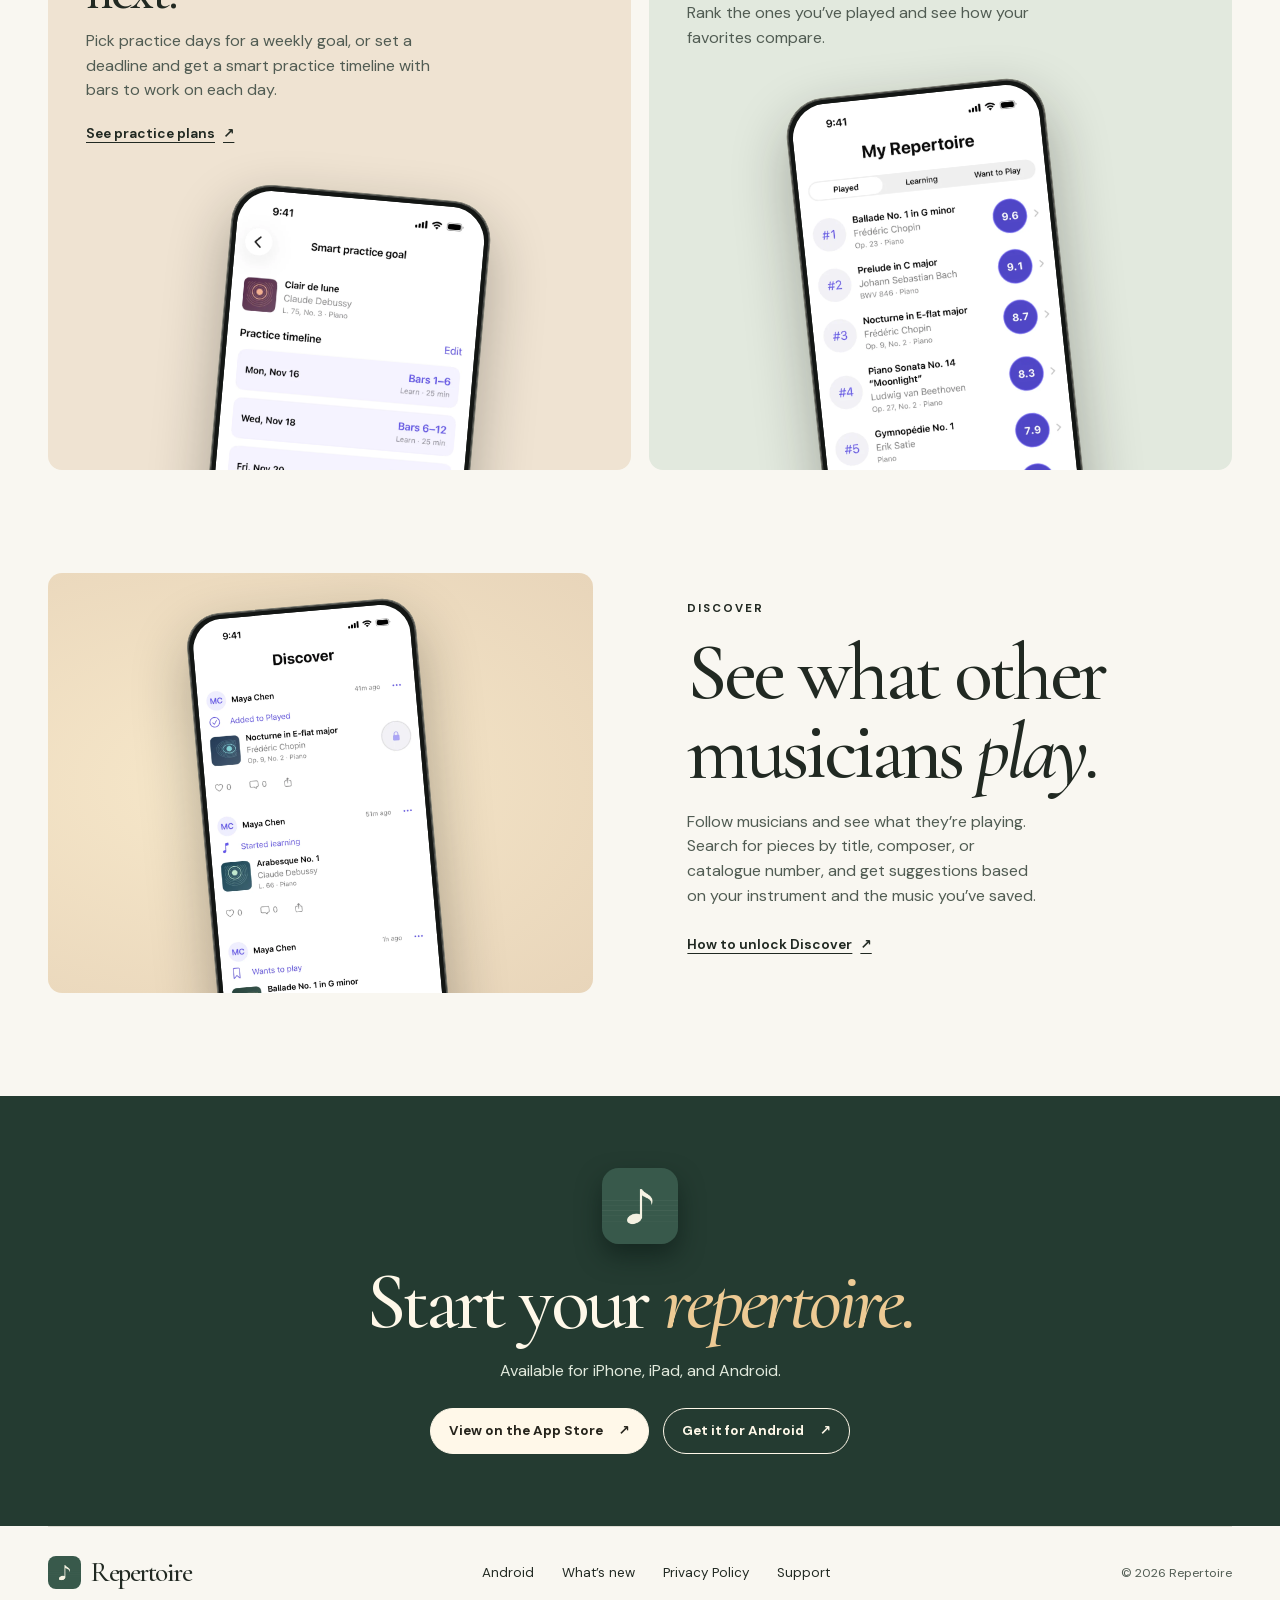
==== commit 1b48f9c5: "Preview Repertoire 1.0.2 on the website" ====
--- a/index.html
+++ b/index.html
@@ -4,9 +4,9 @@
   <meta charset="utf-8">
   <meta name="viewport" content="width=device-width, initial-scale=1">
   <meta name="theme-color" content="#181813">
-  <meta name="description" content="Repertoire is a music journal for iPhone, iPad, and Android. Collect the pieces you play, track your practice, and find new music through other musicians.">
+  <meta name="description" content="Keep track of the music you play, log your practice, and discover new pieces. Preview sheet music playback and practice plans in Repertoire 1.0.2 for iPhone and iPad.">
   <meta property="og:title" content="Repertoire — Music is better when shared.">
-  <meta property="og:description" content="Your pieces, your practice, and the music you’ll play next.">
+  <meta property="og:description" content="Build your repertoire and get a first look at score playback and bar-by-bar practice plans for iPhone and iPad.">
   <meta property="og:image" content="https://www.getrepertoire.app/assets/piano-studio.webp">
   <meta property="og:url" content="https://www.getrepertoire.app/">
   <title>Repertoire — Music is better when shared.</title>
@@ -29,9 +29,8 @@
     <section class="hero" aria-labelledby="hero-title">
       <div class="hero-grid wrap">
         <div class="hero-copy">
-          <p class="kicker">For musicians, by musicians.</p>
           <h1 id="hero-title">Music is better<br> when <em>shared.</em></h1>
-          <p class="hero-intro">Build your personal repertoire, follow other musicians, and discover the pieces you’ll want to learn next.</p>
+          <p class="hero-intro">Keep track of the pieces you play, see how your practice adds up, and find your next piece through other musicians.</p>
           <div class="hero-actions">
             <a class="button button-light" href="https://apps.apple.com/us/app/repertoire-a-social-music-app/id6824277335">View on the App Store <span aria-hidden="true">↗</span></a>
             <a class="button" href="android.html">Get it for Android <span aria-hidden="true">↗</span></a>
@@ -39,26 +38,48 @@
         </div>
         <figure class="hero-device">
           <div class="phone">
-            <img src="assets/screens/repertoire.webp" alt="My Repertoire showing ranked pieces, enjoyment scores, and Played, Learning, and Want to Play tabs" width="720" height="1565" fetchpriority="high">
+            <img src="assets/screens/score.webp" alt="The iPhone practice screen showing sheet music for Clair de lune, a session timer, and practice tools" width="720" height="1565" fetchpriority="high">
           </div>
-          <figcaption>Preview of version 1.0.1</figcaption>
+          <figcaption>iOS 1.0.2 preview</figcaption>
         </figure>
       </div>
     </section>
 
     <section class="launch-note" aria-label="Update availability">
       <div class="wrap launch-note-inner">
-        <p><span class="availability-dot" aria-hidden="true"></span><strong>Repertoire is on the App Store and available as a direct Android download.</strong> The iPhone screens preview the upcoming 1.0.1 update.</p>
-        <a class="text-link" href="update.html">See what’s new <span aria-hidden="true">↗</span></a>
+        <p><strong>Coming to iPhone and iPad in 1.0.2.</strong> Play along with sheet music, set weekly practice goals, and get a bar-by-bar plan for your next performance.</p>
+        <a class="text-link" href="update.html">Preview 1.0.2 <span aria-hidden="true">↗</span></a>
       </div>
     </section>
 
     <section class="features wrap" id="features" aria-labelledby="features-title">
       <div class="section-intro">
         <h2 id="features-title">Make it <em>your repertoire.</em></h2>
-        <p>Keep track of what you’ve played, what you’re learning, and what you want to learn next.</p>
+        <p>Organize the pieces you know and make time for the ones you’re learning.</p>
       </div>
       <div class="feature-grid">
+        <article class="feature-card card-practice">
+          <div class="card-copy">
+            <p class="kicker">iOS 1.0.2 preview</p>
+            <h3>Practice with the score in front of you.</h3>
+            <p>Open an available score or import MusicXML. Play from any bar, loop a passage, and follow the cursor as the music plays. With a multi-part score, read your part and play along with the others.</p>
+            <a class="text-link" href="update.html#score">Explore score practice <span aria-hidden="true">↗</span></a>
+          </div>
+          <figure class="practice-stage">
+            <div class="score-frame"><img src="assets/screens/score-landscape.webp" alt="Landscape iPhone score practice, with sheet music and session controls" width="1180" height="543" loading="lazy"></div>
+          </figure>
+        </article>
+        <article class="feature-card card-cream">
+          <div class="card-copy">
+            <p class="kicker">iOS 1.0.2 preview</p>
+            <h3>Know what to practice next.</h3>
+            <p>Pick practice days for a weekly goal, or set a deadline and get a smart practice timeline with bars to work on each day.</p>
+            <a class="text-link" href="update.html#practice">See practice plans <span aria-hidden="true">↗</span></a>
+          </div>
+          <div class="card-stage">
+            <div class="phone"><img src="assets/screens/timeline.webp" alt="Smart practice goal showing upcoming dates, bar ranges, and session lengths" width="720" height="1565" loading="lazy"></div>
+          </div>
+        </article>
         <article class="feature-card card-sage">
           <div class="card-copy">
             <p class="kicker">Your repertoire</p>
@@ -69,40 +90,18 @@
             <div class="phone"><img src="assets/screens/repertoire.webp" alt="" width="720" height="1565" loading="lazy"></div>
           </div>
         </article>
-        <article class="feature-card card-lilac">
-          <div class="card-copy">
-            <p class="kicker">Search &amp; recommendations</p>
-            <h3>Find your next piece.</h3>
-            <p>Search by title, composer, or catalogue number. Get suggestions shaped by your instrument and the music you’ve saved.</p>
-          </div>
-          <div class="card-stage" aria-hidden="true">
-            <div class="phone"><img src="assets/screens/search.webp" alt="" width="720" height="1565" loading="lazy"></div>
-          </div>
-        </article>
-        <article class="feature-card card-practice">
-          <div class="card-copy">
-            <p class="kicker">Practice</p>
-            <h3>See the work<br>behind the music.</h3>
-            <p>Start a timer from your repertoire. When you finish, see how much time you’ve put into a piece and how your sessions have changed over time.</p>
-            <a class="text-link" href="update.html#practice">See practice in action <span aria-hidden="true">↗</span></a>
-          </div>
-          <div class="card-stage practice-stage" aria-hidden="true">
-            <div class="phone phone-secondary"><img src="assets/screens/timer.webp" alt="" width="720" height="1565" loading="lazy"></div>
-            <div class="phone phone-primary"><img src="assets/screens/history.webp" alt="" width="720" height="1565" loading="lazy"></div>
-          </div>
-        </article>
       </div>
     </section>
 
     <section class="social wrap" aria-labelledby="social-title">
       <div class="social-art">
-        <div class="phone"><img src="assets/screens/discover.webp" alt="Discover showing a followed musician’s current practice piece and recent repertoire updates" width="720" height="1565" loading="lazy"></div>
+        <div class="phone"><img src="assets/screens/discover.webp" alt="The Discover feed with recent repertoire updates from other musicians" width="720" height="1565" loading="lazy"></div>
       </div>
       <div class="social-copy">
         <p class="kicker">Discover</p>
         <h2 id="social-title">See what other<br>musicians <em>play.</em></h2>
-        <p>Follow musicians whose taste you share. See which pieces they’re learning, what they’ve enjoyed, and what they’re practicing right now.</p>
-        <a class="text-link" href="update.html#discover">How Discover works <span aria-hidden="true">↗</span></a>
+        <p>Follow musicians and see what they’re playing. Search for pieces by title, composer, or catalogue number, and get suggestions based on your instrument and the music you’ve saved.</p>
+        <a class="text-link" href="support.html#discover">How to unlock Discover <span aria-hidden="true">↗</span></a>
       </div>
     </section>
 
--- a/style.css
+++ b/style.css
@@ -87,44 +87,44 @@
 .hero-intro { color: #f3e9d8; max-width: 395px; font-size: 1.07rem; }
 .hero-actions { display: flex; flex-wrap: wrap; gap: 10px 24px; align-items: center; margin-top: 29px; }
 .hero-device { justify-self: center; text-align: center; width: min(100%, 256px); }
-.phone {
+.phone, .score-frame {
   width: 100%;
   padding: 5px;
   background: #131614;
   border: 1px solid #797a70;
-  border-radius: 15% / 7%;
   box-shadow: 0 24px 58px #15171152, inset 0 0 0 1px #dfdcd647;
 }
+.phone { border-radius: 15% / 7%; }
 .phone img { width: 100%; height: auto; border-radius: 14% / 6.5%; }
 .hero-device figcaption { margin-top: 18px; color: var(--cream); font-size: .72rem; font-weight: 600; text-shadow: 0 1px 8px #000; }
 .launch-note { background: #e6ebdf; }
 .launch-note-inner { min-height: 72px; display: flex; align-items: center; justify-content: space-between; gap: 15px 25px; padding-block: 10px; }
 .launch-note p { color: #33483b; font-size: .88rem; }
 .launch-note a { white-space: nowrap; }
-.availability-dot { display: inline-block; width: 8px; height: 8px; background: #37664c; border-radius: 50%; margin-right: 8px; }
 .features { padding-block: 100px 0; }
 .section-intro { display: grid; grid-template-columns: 1.45fr .55fr; gap: 40px; align-items: end; margin-bottom: 39px; }
 .section-intro h2, .social h2, .download h2 { font-size: clamp(3rem, 6.3vw, 6.1rem); }
 .section-intro p, .social-copy > p:not(.kicker) { color: var(--muted); max-width: 350px; padding-bottom: 4px; }
 .feature-grid { display: grid; grid-template-columns: repeat(2, minmax(0, 1fr)); gap: 18px; }
 .feature-card { position: relative; display: flex; flex-direction: column; min-width: 0; overflow: hidden; border-radius: 14px; }
-.card-sage { background: #e2e9de; }
-.card-lilac { background: #e9e4ef; }
+.card-sage, .update-card.card-sage { background: #e2e9de; }
+.card-lilac, .update-card.card-lilac { background: #e9e4ef; }
+.card-cream, .update-card.card-cream { background: #efe3d2; }
 .card-copy { padding: 35px 38px 0; }
-.card-copy h3 { font-size: clamp(2.6rem, 4.2vw, 4.3rem); margin-block: 12px 11px; }
+.card-copy :is(h2, h3) { font-size: clamp(2.6rem, 4.2vw, 4.3rem); margin-block: 12px 11px; }
 .card-copy > p:not(.kicker) { max-width: 370px; color: var(--muted); }
+.card-copy .text-link { margin-top: 8px; }
 .card-stage { flex: 1; min-height: 290px; position: relative; margin-top: 25px; }
 .card-stage .phone { position: absolute; left: 50%; top: 12px; width: min(53%, 260px); transform: translateX(-50%); }
 .card-sage .card-stage .phone { transform: translateX(-50%) rotate(-6deg); }
-.card-lilac .card-stage .phone { transform: translateX(-50%) rotate(5deg); }
-.card-practice { grid-column: 1 / -1; display: grid; grid-template-columns: .94fr 1.06fr; min-height: 385px; align-items: center; background: #263c33; color: var(--cream); }
+.card-cream .card-stage .phone { transform: translateX(-50%) rotate(5deg); }
+.card-practice { grid-column: 1 / -1; display: grid; grid-template-columns: .86fr 1.14fr; min-height: 385px; align-items: center; background: #263c33; color: var(--cream); }
 .card-practice .card-copy { padding: 40px 38px; }
 .card-practice .kicker { color: var(--gold); }
-.card-practice .card-copy > p:not(.kicker) { color: #e3eadc; margin-bottom: 14px; }
-.practice-stage { align-self: stretch; margin: 0; }
-.practice-stage .phone { width: min(45%, 244px); }
-.practice-stage .phone-secondary { left: 37%; top: 52px; transform: translateX(-50%) rotate(-9deg); }
-.practice-stage .phone-primary { left: 63%; top: 30px; transform: translateX(-50%) rotate(7deg); }
+.card-practice .card-copy > p:not(.kicker) { color: #e3eadc; }
+.practice-stage { padding: 36px 44px 36px 0; }
+.score-frame { border-radius: 6% / 13%; }
+.score-frame img { width: 100%; height: auto; border-radius: 5% / 11%; }
 .social { display: grid; grid-template-columns: 1fr 1fr; gap: 8%; align-items: center; padding-block: 103px; }
 .social-art { position: relative; display: grid; place-items: center; min-height: 420px; border-radius: 14px; overflow: hidden; background: radial-gradient(ellipse at 35% 50%, #f7e8ca, #e8d5ba); }
 .social-art .phone { width: min(55%, 230px); position: absolute; top: 32px; transform: rotate(-5deg); }
@@ -164,9 +164,6 @@
 .update-grid { display: grid; grid-template-columns: repeat(2, minmax(0, 1fr)); gap: 24px; padding-bottom: 75px; }
 .update-card { display: grid; grid-template-rows: auto 1fr; background: #ebe7df; border-radius: 14px; overflow: hidden; }
 .update-card .phone { width: min(68%, 285px); margin: 22px auto 35px; align-self: end; }
-.update-card:nth-child(2) { background: #e9e4ef; }
-.update-card:nth-child(3) { background: #e2e9de; }
-.update-card:nth-child(4) { background: #efe3d2; }
 @media (max-width: 980px) {
   .wrap { width: calc(100% - 64px); }
   .hero-grid { grid-template-columns: 1.2fr .8fr; min-height: 570px; }
@@ -197,7 +194,7 @@
   .card-stage .phone { width: min(56%, 210px); }
   .card-practice { grid-template-columns: 1fr; }
   .card-practice .card-copy { padding: 25px 22px 0; }
-  .practice-stage .phone { width: min(45%, 200px); }
+  .practice-stage { padding: 22px; }
   .social { grid-template-columns: 1fr; padding-block: 59px; gap: 23px; }
   .social-copy { grid-row: 1; }
   .social-art { min-height: 310px; }
@@ -206,6 +203,7 @@
   .footer-links { order: 3; width: 100%; gap: 20px; }
   .info-page { padding-bottom: 55px; }
   .update-hero { padding-block: 32px 38px; }
+  .update-title { font-size: clamp(2.75rem, 11vw, 4rem); }
   .update-grid { padding-bottom: 45px; }
 }
 @media (prefers-reduced-motion: reduce) {
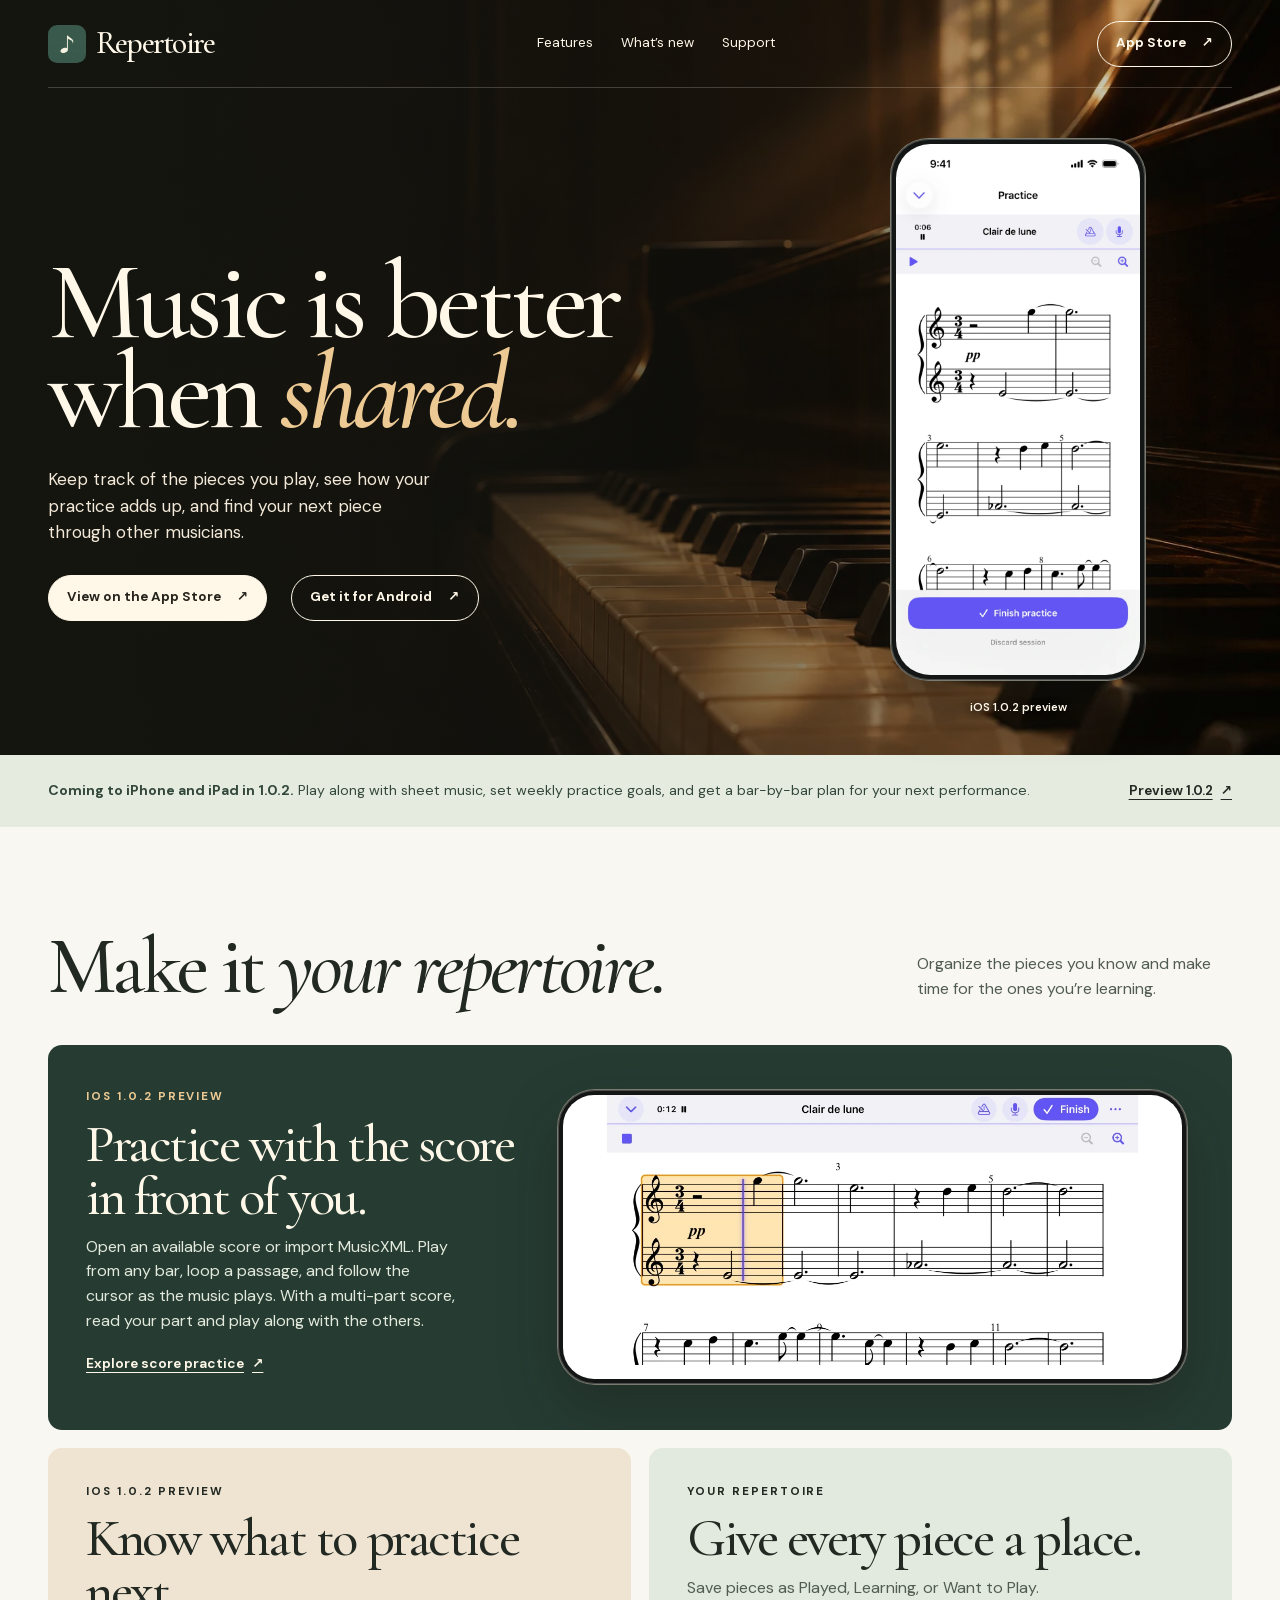
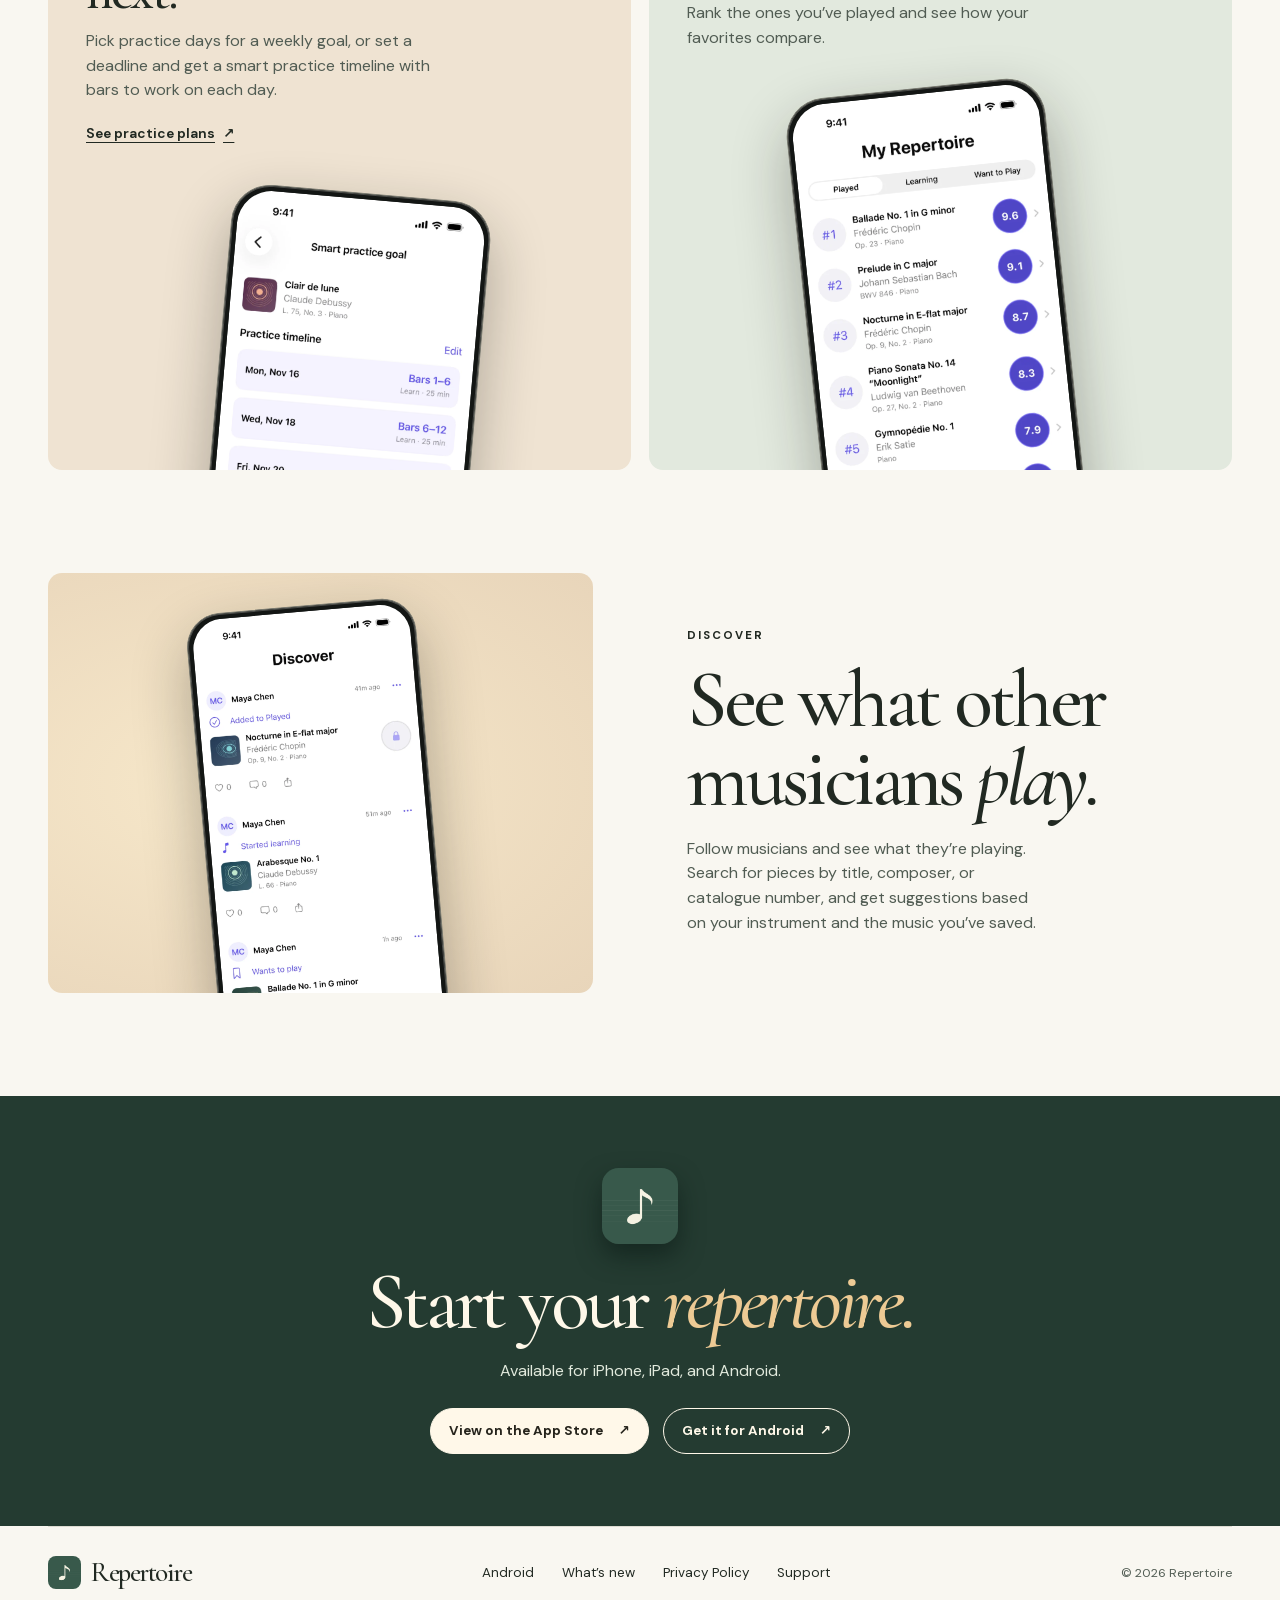
==== commit 0c66e739: "Remove outdated Discover unlock instructions" ====
--- a/index.html
+++ b/index.html
@@ -101,7 +101,6 @@
         <p class="kicker">Discover</p>
         <h2 id="social-title">See what other<br>musicians <em>play.</em></h2>
         <p>Follow musicians and see what they’re playing. Search for pieces by title, composer, or catalogue number, and get suggestions based on your instrument and the music you’ve saved.</p>
-        <a class="text-link" href="support.html#discover">How to unlock Discover <span aria-hidden="true">↗</span></a>
       </div>
     </section>
 
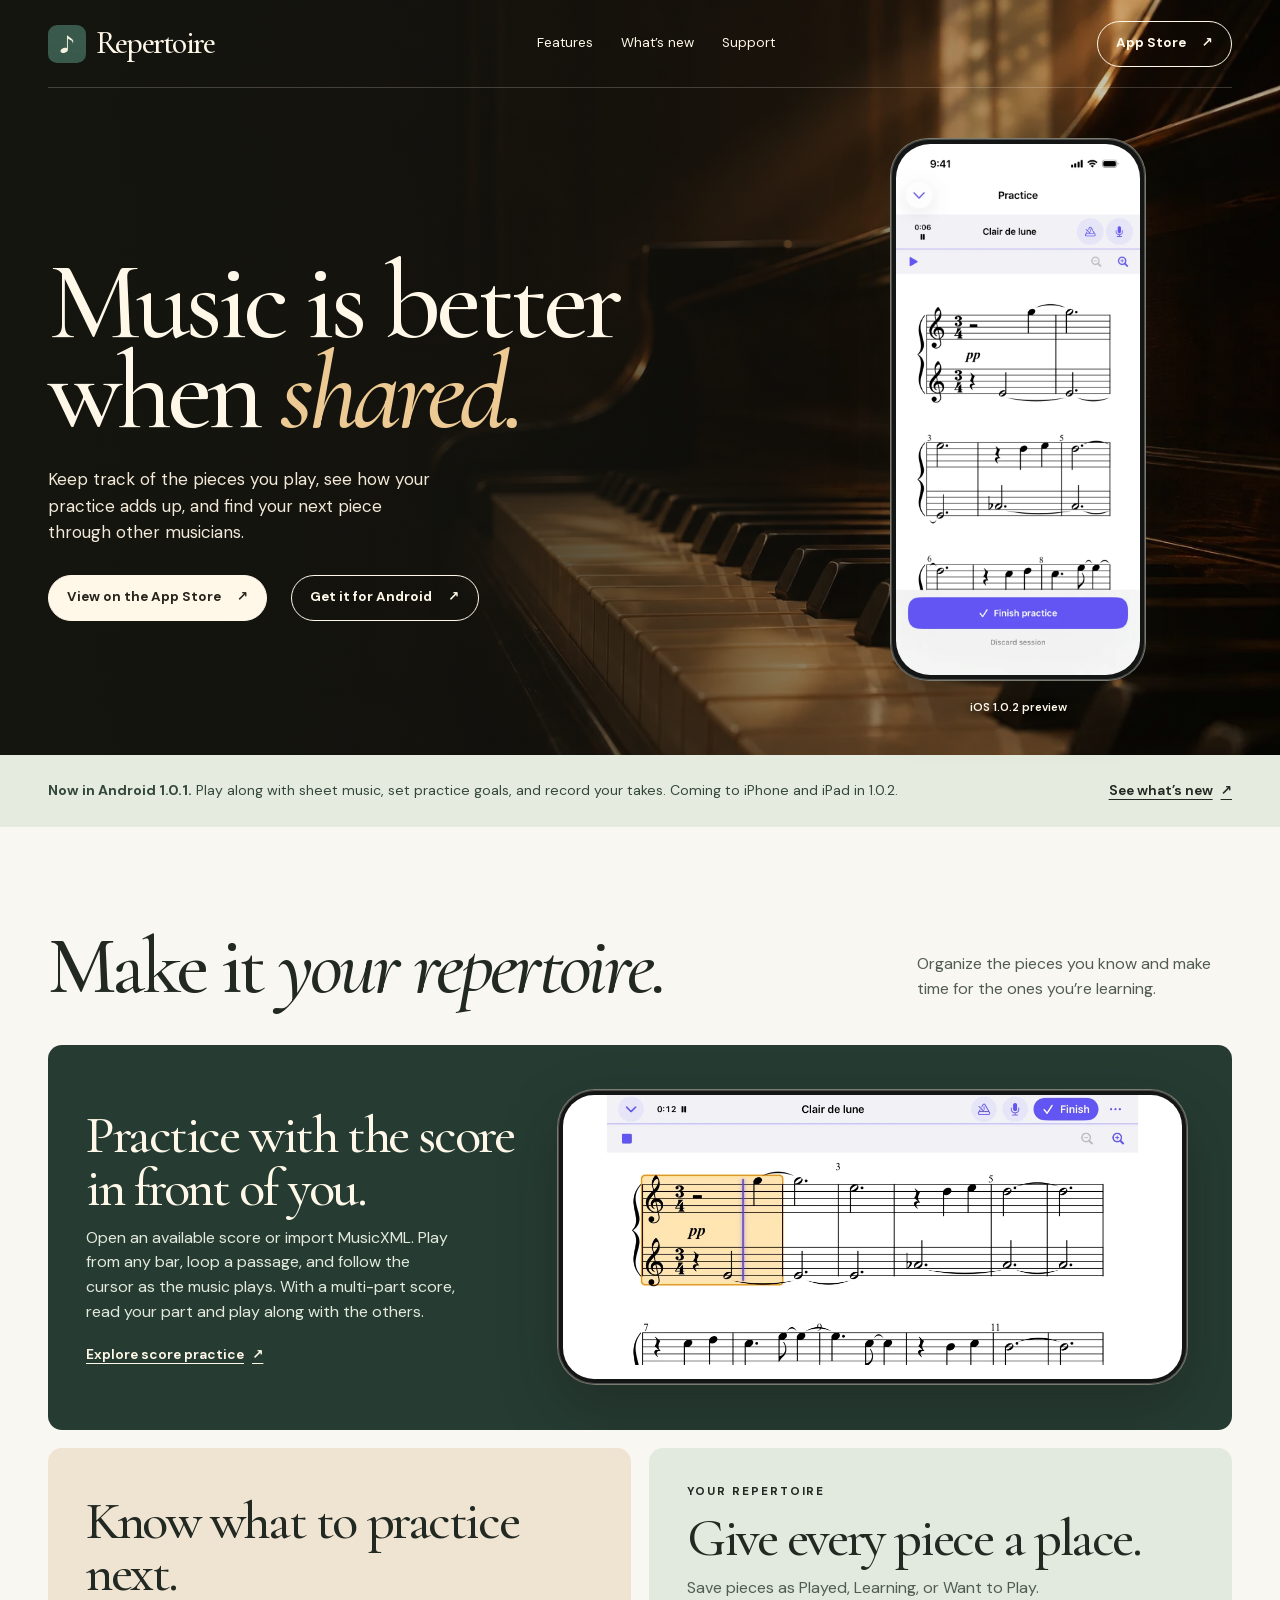
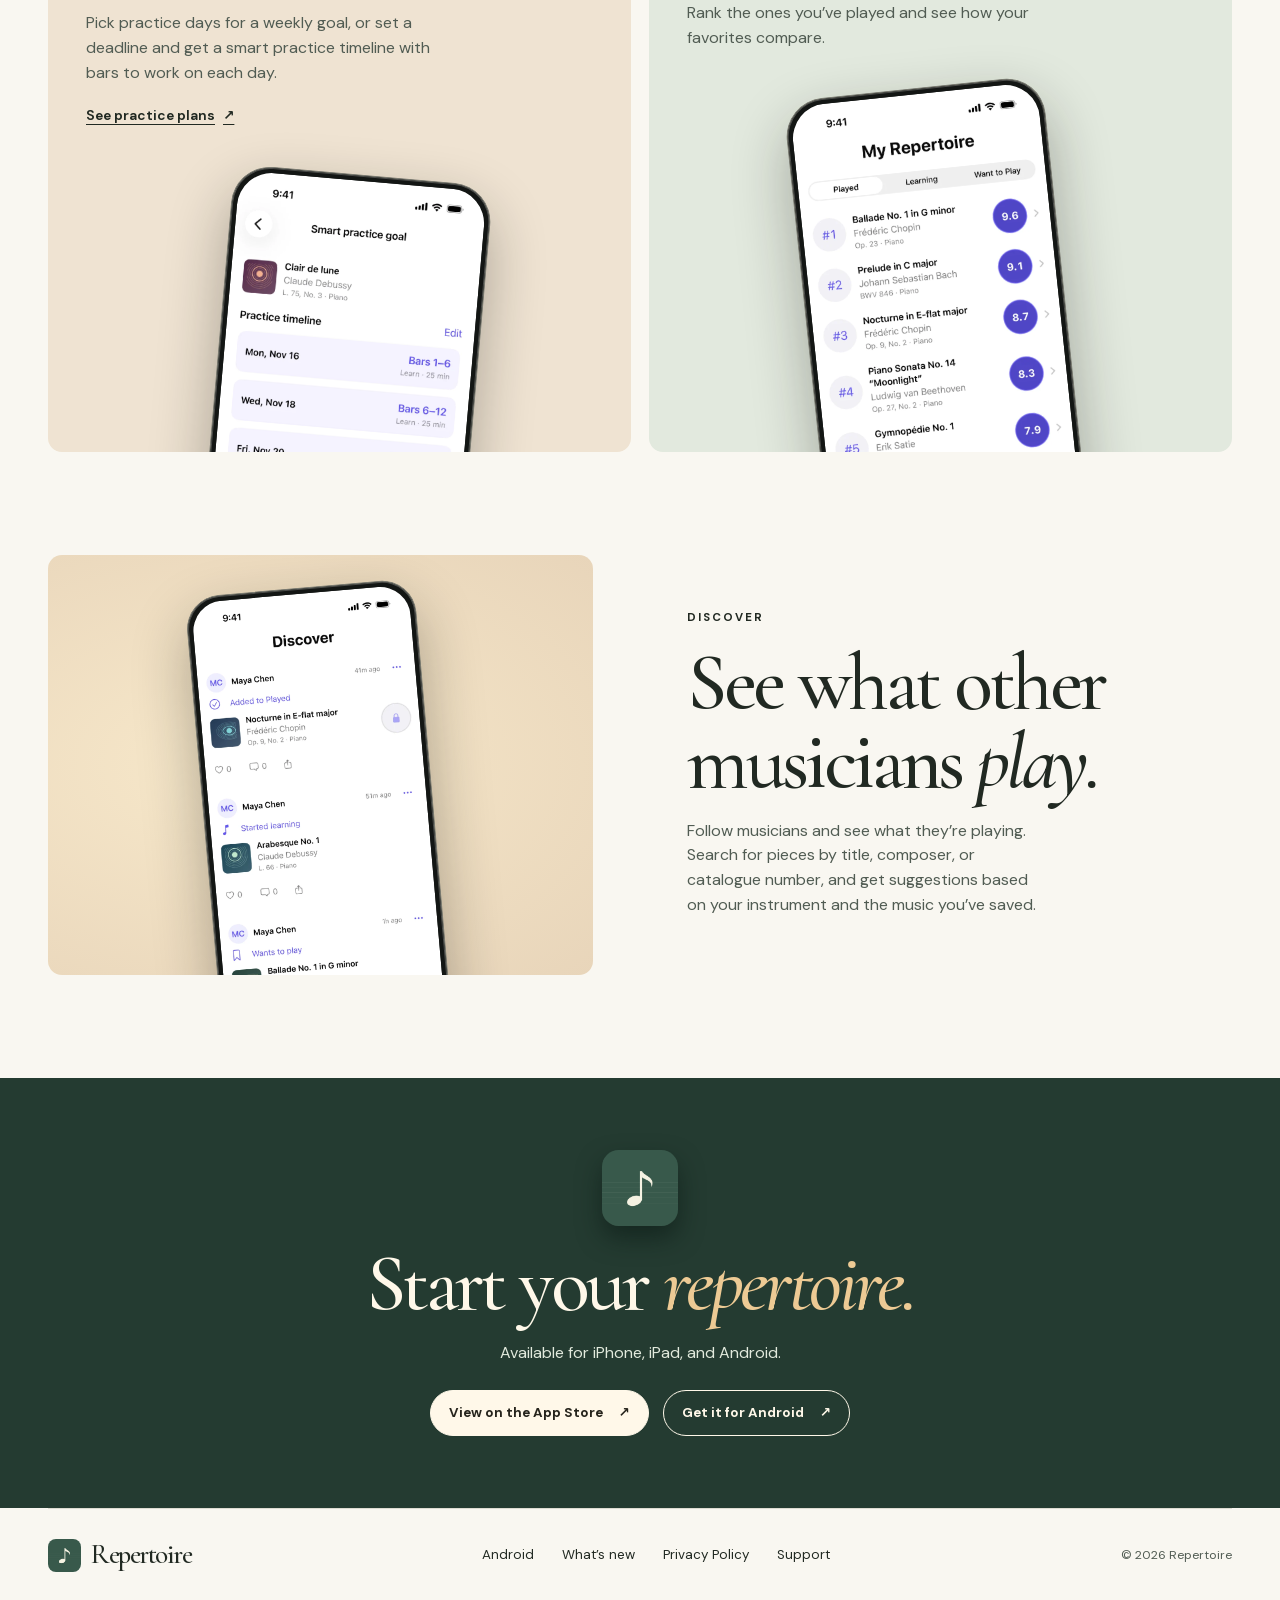
==== commit 748a00a6: "Publish Repertoire for Android 1.0.1" ====
--- a/index.html
+++ b/index.html
@@ -4,9 +4,9 @@
   <meta charset="utf-8">
   <meta name="viewport" content="width=device-width, initial-scale=1">
   <meta name="theme-color" content="#181813">
-  <meta name="description" content="Keep track of the music you play, log your practice, and discover new pieces. Preview sheet music playback and practice plans in Repertoire 1.0.2 for iPhone and iPad.">
+  <meta name="description" content="Keep track of the music you play and discover new pieces. Sheet music playback, practice plans, and recordings are available on Android and coming to iPhone and iPad.">
   <meta property="og:title" content="Repertoire — Music is better when shared.">
-  <meta property="og:description" content="Build your repertoire and get a first look at score playback and bar-by-bar practice plans for iPhone and iPad.">
+  <meta property="og:description" content="Build your repertoire, play along with scores, and plan your practice. Available in Android 1.0.1 and coming in iOS 1.0.2.">
   <meta property="og:image" content="https://www.getrepertoire.app/assets/piano-studio.webp">
   <meta property="og:url" content="https://www.getrepertoire.app/">
   <title>Repertoire — Music is better when shared.</title>
@@ -47,8 +47,8 @@
 
     <section class="launch-note" aria-label="Update availability">
       <div class="wrap launch-note-inner">
-        <p><strong>Coming to iPhone and iPad in 1.0.2.</strong> Play along with sheet music, set weekly practice goals, and get a bar-by-bar plan for your next performance.</p>
-        <a class="text-link" href="update.html">Preview 1.0.2 <span aria-hidden="true">↗</span></a>
+        <p><strong>Now in Android 1.0.1.</strong> Play along with sheet music, set practice goals, and record your takes. Coming to iPhone and iPad in 1.0.2.</p>
+        <a class="text-link" href="update.html">See what’s new <span aria-hidden="true">↗</span></a>
       </div>
     </section>
 
@@ -60,7 +60,6 @@
       <div class="feature-grid">
         <article class="feature-card card-practice">
           <div class="card-copy">
-            <p class="kicker">iOS 1.0.2 preview</p>
             <h3>Practice with the score in front of you.</h3>
             <p>Open an available score or import MusicXML. Play from any bar, loop a passage, and follow the cursor as the music plays. With a multi-part score, read your part and play along with the others.</p>
             <a class="text-link" href="update.html#score">Explore score practice <span aria-hidden="true">↗</span></a>
@@ -71,7 +70,6 @@
         </article>
         <article class="feature-card card-cream">
           <div class="card-copy">
-            <p class="kicker">iOS 1.0.2 preview</p>
             <h3>Know what to practice next.</h3>
             <p>Pick practice days for a weekly goal, or set a deadline and get a smart practice timeline with bars to work on each day.</p>
             <a class="text-link" href="update.html#practice">See practice plans <span aria-hidden="true">↗</span></a>
--- a/style.css
+++ b/style.css
@@ -139,6 +139,11 @@
 .download-actions { display: flex; flex-wrap: wrap; justify-content: center; gap: 6px 14px; }
 .android-download { margin-top: 22px; }
 .info-page .download-meta { margin-top: 10px; font-size: .85rem; }
+.android-intro { display: grid; grid-template-columns: 1fr minmax(155px, 200px); gap: 28px; align-items: center; }
+.android-intro h1 { font-size: clamp(3.4rem, 6.5vw, 5.05rem); }
+.android-screen { width: 100%; }
+.android-screen .phone { border-radius: 10% / 4.5%; }
+.android-screen .phone img { border-radius: 9% / 4%; }
 .footer { display: flex; align-items: center; justify-content: space-between; gap: 24px; padding-block: 24px; border-top: 1px solid var(--line); }
 .footer .brand span { font-size: 1.7rem; }
 .copyright { font-size: .76rem; color: var(--muted); white-space: nowrap; }
@@ -161,6 +166,7 @@
 .update-hero { max-width: 760px; padding-block: 48px 57px; }
 .update-hero h1 { margin-block: 16px; }
 .update-hero > p:not(.kicker) { max-width: 620px; color: var(--muted); font-size: 1.12rem; margin-bottom: 22px; }
+.update-actions { display: flex; flex-wrap: wrap; gap: 10px; }
 .update-grid { display: grid; grid-template-columns: repeat(2, minmax(0, 1fr)); gap: 24px; padding-bottom: 75px; }
 .update-card { display: grid; grid-template-rows: auto 1fr; background: #ebe7df; border-radius: 14px; overflow: hidden; }
 .update-card .phone { width: min(68%, 285px); margin: 22px auto 35px; align-self: end; }
@@ -199,6 +205,8 @@
   .social-copy { grid-row: 1; }
   .social-art { min-height: 310px; }
   .download-inner { padding-block: 52px; }
+  .android-intro { grid-template-columns: 1fr; }
+  .android-screen { width: min(56%, 190px); justify-self: center; }
   .footer { flex-wrap: wrap; gap: 4px 15px; padding-block: 17px; }
   .footer-links { order: 3; width: 100%; gap: 20px; }
   .info-page { padding-bottom: 55px; }
